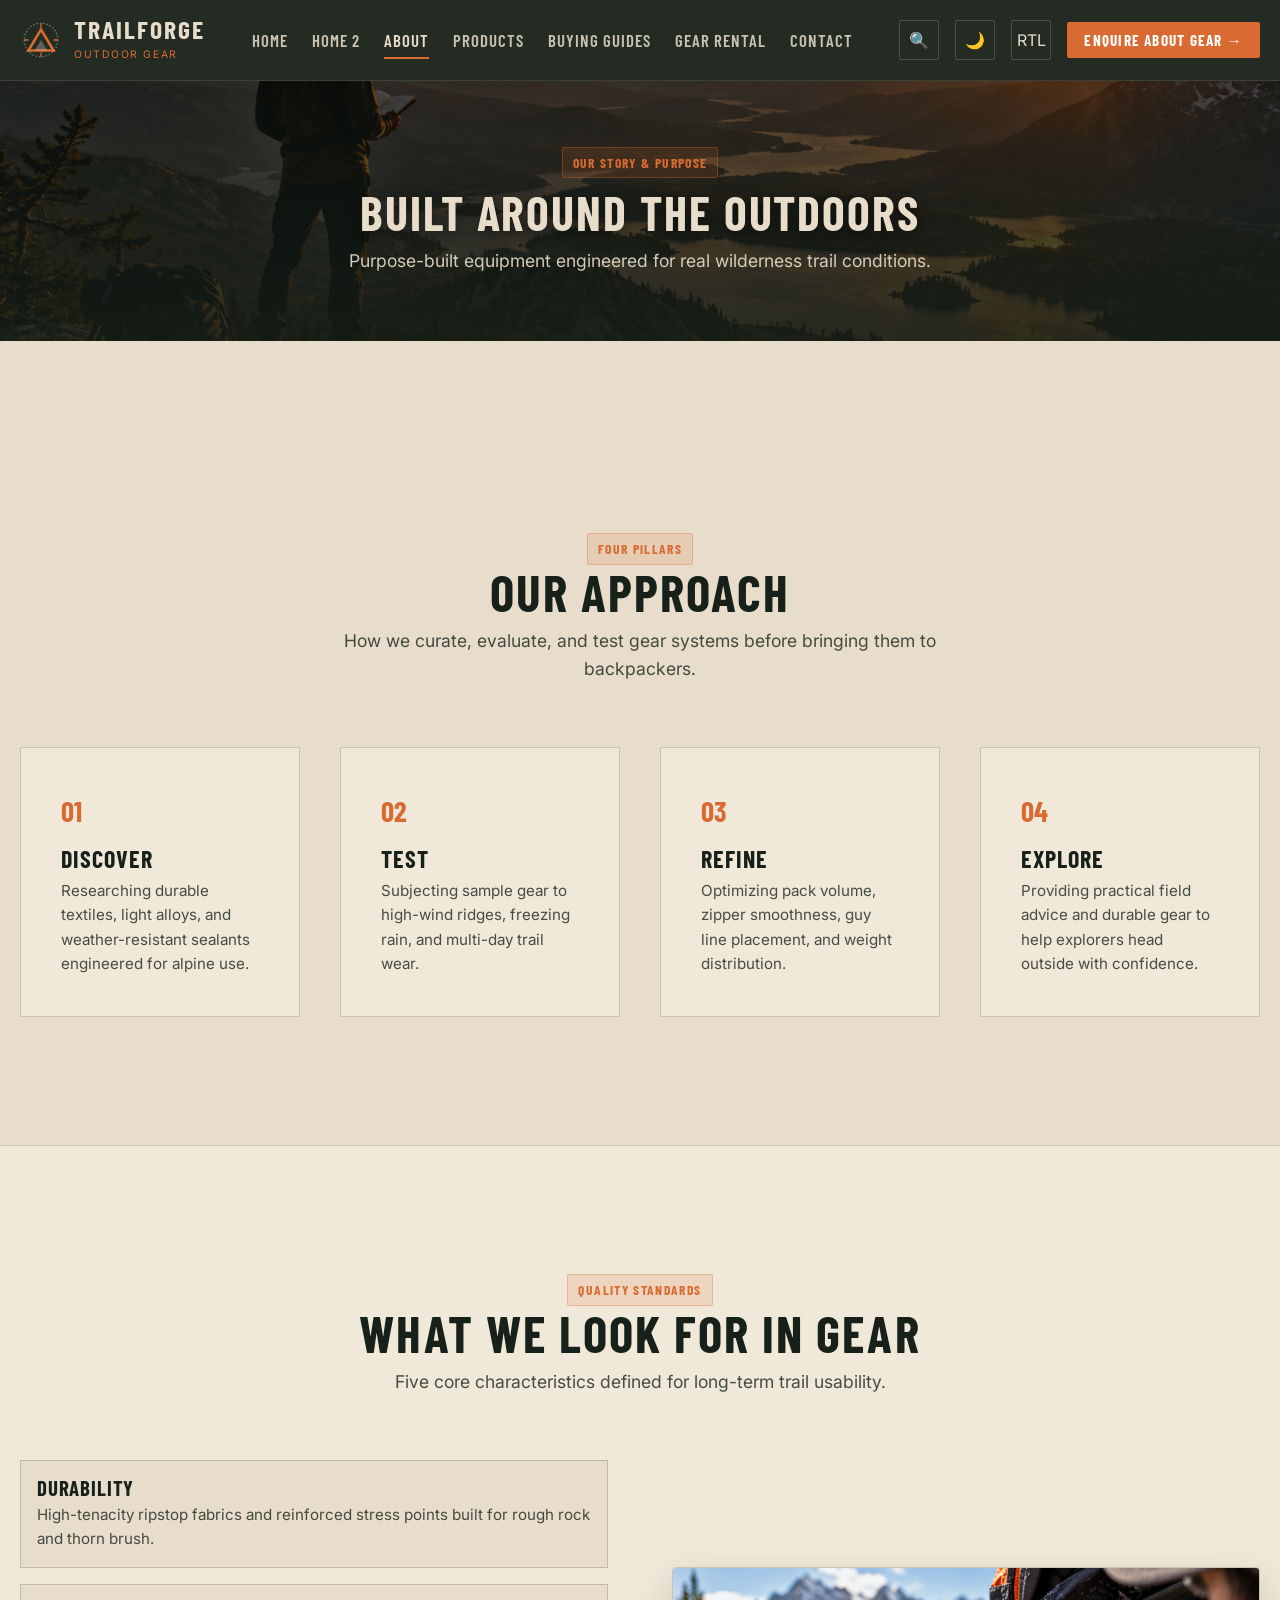
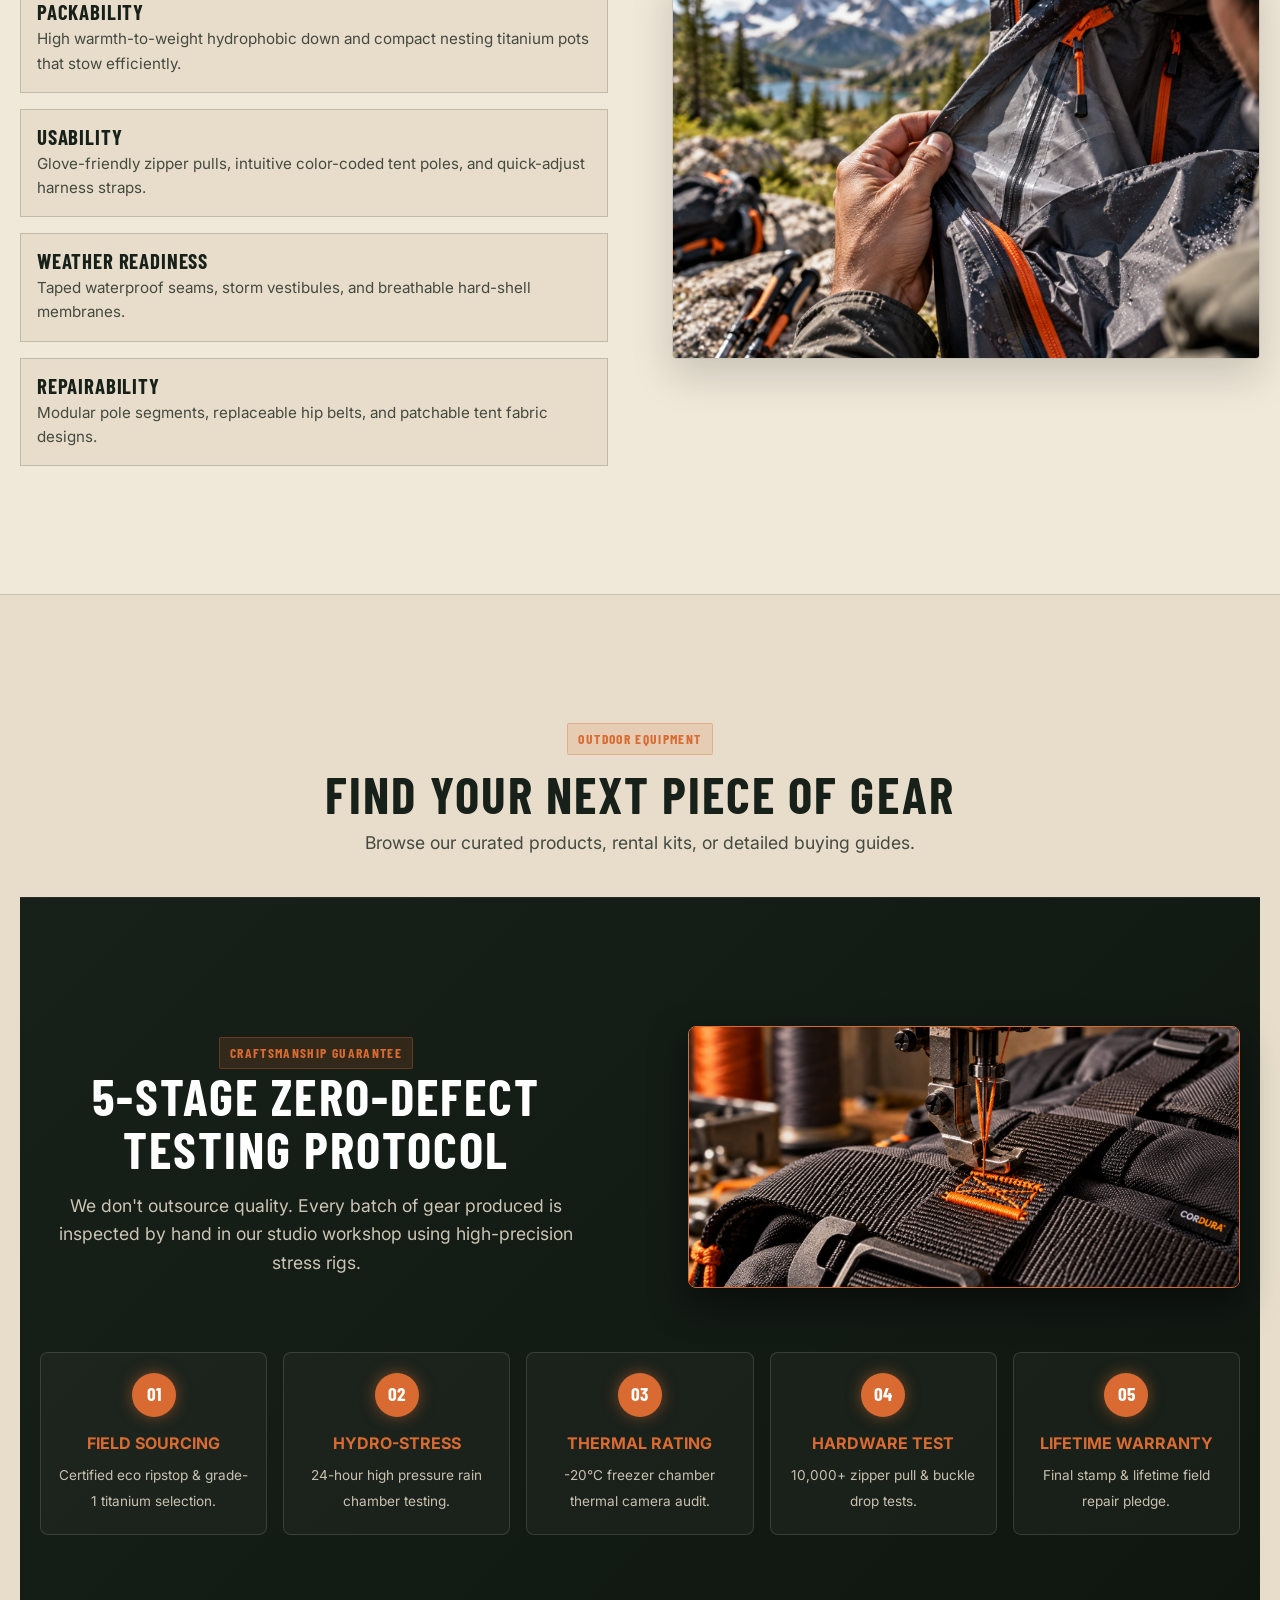
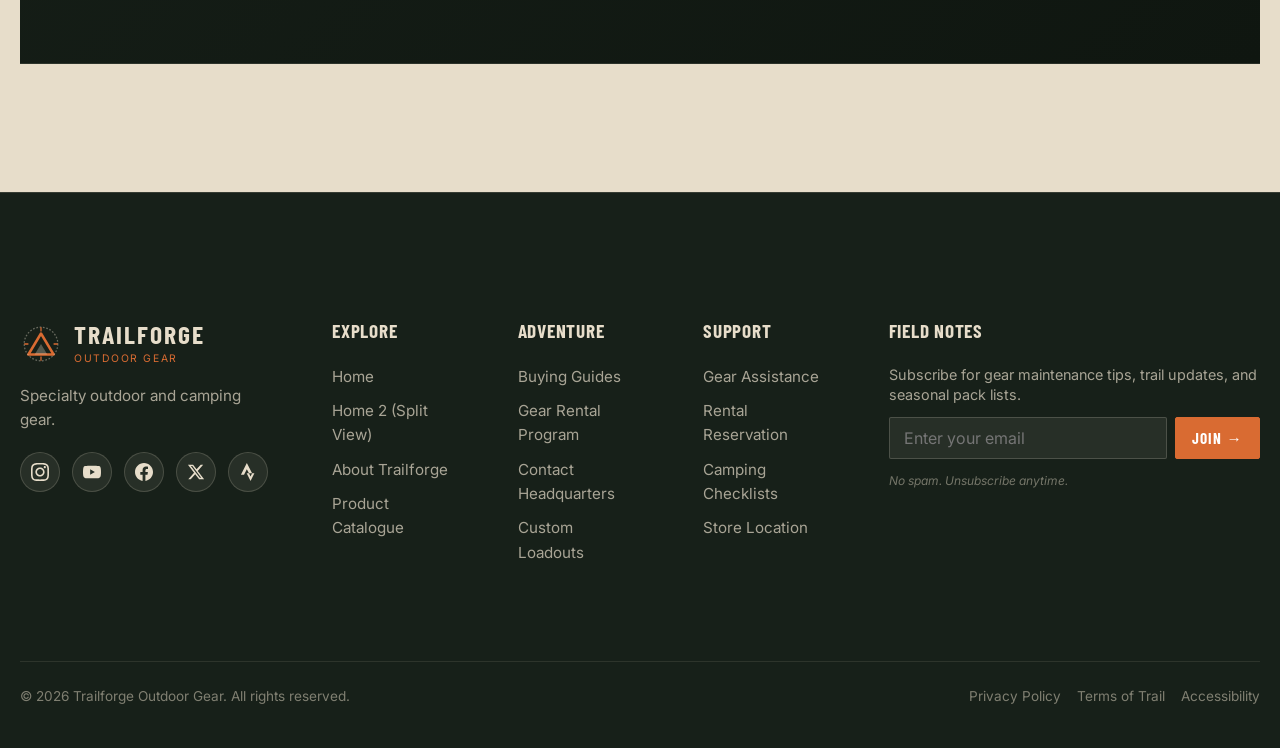
==== about.html @ c2096808 "Update layout, responsive design, quality standards grid, and UI fixes" ====
<!DOCTYPE html>
<html lang="en" data-theme="light" dir="ltr">
<head>
  <meta charset="UTF-8">
  <meta name="viewport" content="width=device-width, initial-scale=1.0">
  <title>About Trailforge | Outdoor Gear</title>
  <meta name="description" content="Learn about Trailforge's philosophy on outdoor equipment, durability testing, and wilderness gear design.">
  <meta property="og:title" content="About Trailforge | Outdoor Gear">
  <meta property="og:description" content="Built around the outdoors. Purpose-built equipment for real trail conditions.">
  <link rel="icon" type="image/svg+xml" href="assets/images/favicon.svg">
  <link rel="stylesheet" href="assets/css/style.css">
</head>
<body>

  <!-- NAVBAR -->
  <header class="navbar">
    <div class="container navbar-inner">
      <a href="index.html" class="brand-logo" aria-label="Trailforge Home">
        <svg class="brand-logo-icon" viewBox="0 0 100 100" fill="none"><path d="M20 75L50 25L80 75H20Z" stroke="#D96B32" stroke-width="6"/><path d="M35 75L50 50L65 75H35Z" fill="#E7DDCA" opacity="0.3"/><circle cx="50" cy="50" r="40" stroke="#E7DDCA" stroke-width="3" stroke-dasharray="4 4" opacity="0.4"/><path d="M50 10V20M50 80V90M10 50H20M80 50H90" stroke="#D96B32" stroke-width="3"/></svg>
        <div><span class="brand-title">TRAILFORGE</span><span class="brand-desc">OUTDOOR GEAR</span></div>
      </a>
      <nav class="nav-menu" aria-label="Main Navigation">
        <a href="index.html" class="nav-link">Home</a>
        <a href="home-2.html" class="nav-link">Home 2</a>
        <a href="about.html" class="nav-link active">About</a>
        <a href="products.html" class="nav-link">Products</a>
        <a href="guides.html" class="nav-link">Buying Guides</a>
        <a href="rental.html" class="nav-link">Gear Rental</a>
        <a href="contact.html" class="nav-link">Contact</a>
      </nav>
      <div class="nav-actions">
        <button class="icon-btn search-toggle-btn desktop-only-action">🔍</button>
        <button class="icon-btn theme-toggle-btn desktop-only-action">🌙</button>
        <button class="icon-btn rtl-toggle-btn desktop-only-action">RTL</button>
        <button class="btn btn-primary btn-sm desktop-only-action open-enquiry-btn">ENQUIRE ABOUT GEAR →</button>
        <button class="hamburger-btn" id="hamburger-btn"><span></span><span></span><span></span></button>
      </div>
    </div>
  </header>

  <!-- MOBILE DRAWER -->
  <div class="mobile-drawer" id="mobile-drawer" aria-hidden="true">
    <div class="drawer-panel">
      <div>
        <div class="drawer-header">
          <a href="index.html" class="brand-logo" aria-label="Trailforge Home">
            <svg class="brand-logo-icon" viewBox="0 0 100 100" fill="none" xmlns="http://www.w3.org/2000/svg">
              <path d="M20 75L50 25L80 75H20Z" stroke="#D96B32" stroke-width="6" stroke-linejoin="round"/>
              <path d="M35 75L50 50L65 75H35Z" fill="#E7DDCA" opacity="0.3"/>
              <circle cx="50" cy="50" r="40" stroke="#E7DDCA" stroke-width="3" stroke-dasharray="4 4" opacity="0.4"/>
              <path d="M50 10V20M50 80V90M10 50H20M80 50H90" stroke="#D96B32" stroke-width="3"/>
            </svg>
            <div>
              <span class="brand-title">TRAILFORGE</span>
              <span class="brand-desc">OUTDOOR GEAR</span>
            </div>
          </a>
          <button class="modal-close-btn" id="drawer-close-btn">✕</button>
        </div>
        <nav class="drawer-nav">
          <a href="index.html" class="nav-link">Home</a>
          <a href="home-2.html" class="nav-link">Home 2</a>
          <a href="about.html" class="nav-link active">About</a>
          <a href="products.html" class="nav-link">Products</a>
          <a href="guides.html" class="nav-link">Buying Guides</a>
          <a href="rental.html" class="nav-link">Gear Rental</a>
          <a href="contact.html" class="nav-link">Contact</a>
        </nav>
      </div>
      <div class="drawer-controls">
        <div class="drawer-icon-actions">
          <button class="icon-btn search-toggle-btn" aria-label="Open Search">🔍</button>
          <button class="icon-btn theme-toggle-btn" aria-label="Toggle Light Dark Theme">
            <span class="theme-icon">🌙</span>
          </button>
          <button class="icon-btn rtl-toggle-btn" aria-label="Toggle LTR RTL">
            <span class="rtl-label" style="font-size: 0.75rem; font-weight: 700;">RTL</span>
          </button>
        </div>
        <button class="btn btn-primary open-enquiry-btn" style="width:100%;">ENQUIRE ABOUT GEAR →</button>
      </div>
    </div>
  </div>

  <main>
    <!-- ==========================================================================
         ABOUT — SECTION 01 — HERO
         ========================================================================== -->
    <section class="hero-sec" style="height: 260px; min-height: 260px; display: flex; align-items: center; justify-content: center; padding: 0;">
      <img src="assets/images/20.png" alt="Wilderness adventure photography" class="hero-bg-img">
      <div class="hero-overlay"></div>
      <div class="container hero-content scroll-reveal" style="text-align:center; margin-inline:auto; padding:0;">
        <span class="badge" style="margin-bottom:8px;">OUR STORY & PURPOSE</span>
        <h1 class="hero-title" style="font-size: clamp(2rem, 4vw, 3rem); margin-bottom:8px; line-height:1.1;">BUILT AROUND THE OUTDOORS</h1>
        <p class="hero-lead" style="margin-inline:auto; margin-bottom:0; font-size: clamp(0.95rem, 1.5vw, 1.1rem); max-width:620px;">Purpose-built equipment engineered for real wilderness trail conditions.</p>
      </div>
    </section>

    <!-- ==========================================================================
         ABOUT — SECTION 02 — OUR APPROACH
         ========================================================================== -->
    <section class="section">
      <div class="container">
        <div class="section-header scroll-reveal">
          <span class="badge">FOUR PILLARS</span>
          <h2 class="section-title">OUR APPROACH</h2>
          <p class="section-subtitle">How we curate, evaluate, and test gear systems before bringing them to backpackers.</p>
        </div>

        <div style="display:grid; grid-template-columns: repeat(auto-fit, minmax(260px, 1fr)); gap: var(--space-lg);" class="scroll-reveal">
          <div style="background:var(--bg-surface); padding:var(--space-lg); border:1px solid var(--border-color); border-radius:2px;">
            <span style="font-family:var(--font-heading); font-size:1.8rem; color:var(--color-signal-orange); font-weight:bold;">01</span>
            <h3 style="font-size:1.5rem; margin:12px 0 8px;">DISCOVER</h3>
            <p style="color:var(--text-secondary); font-size:0.95rem;">Researching durable textiles, light alloys, and weather-resistant sealants engineered for alpine use.</p>
          </div>

          <div style="background:var(--bg-surface); padding:var(--space-lg); border:1px solid var(--border-color); border-radius:2px;">
            <span style="font-family:var(--font-heading); font-size:1.8rem; color:var(--color-signal-orange); font-weight:bold;">02</span>
            <h3 style="font-size:1.5rem; margin:12px 0 8px;">TEST</h3>
            <p style="color:var(--text-secondary); font-size:0.95rem;">Subjecting sample gear to high-wind ridges, freezing rain, and multi-day trail wear.</p>
          </div>

          <div style="background:var(--bg-surface); padding:var(--space-lg); border:1px solid var(--border-color); border-radius:2px;">
            <span style="font-family:var(--font-heading); font-size:1.8rem; color:var(--color-signal-orange); font-weight:bold;">03</span>
            <h3 style="font-size:1.5rem; margin:12px 0 8px;">REFINE</h3>
            <p style="color:var(--text-secondary); font-size:0.95rem;">Optimizing pack volume, zipper smoothness, guy line placement, and weight distribution.</p>
          </div>

          <div style="background:var(--bg-surface); padding:var(--space-lg); border:1px solid var(--border-color); border-radius:2px;">
            <span style="font-family:var(--font-heading); font-size:1.8rem; color:var(--color-signal-orange); font-weight:bold;">04</span>
            <h3 style="font-size:1.5rem; margin:12px 0 8px;">EXPLORE</h3>
            <p style="color:var(--text-secondary); font-size:0.95rem;">Providing practical field advice and durable gear to help explorers head outside with confidence.</p>
          </div>
        </div>
      </div>
    </section>

    <!-- ==========================================================================
         ABOUT — SECTION 03 — WHAT WE LOOK FOR IN GEAR
         ========================================================================== -->
    <section class="section" style="background-color: var(--bg-surface); border-block: 1px solid var(--border-color);">
      <div class="container">
        <div class="section-header scroll-reveal">
          <span class="badge">QUALITY STANDARDS</span>
          <h2 class="section-title">WHAT WE LOOK FOR IN GEAR</h2>
          <p class="section-subtitle">Five core characteristics defined for long-term trail usability.</p>
        </div>

        <div class="quality-standards-grid scroll-reveal">
          <div style="display:flex; flex-direction:column; gap:16px;">
            <div style="background:var(--bg-primary); padding:16px; border-inline-start:4px solid var(--color-signal-orange); border:1px solid var(--border-color);">
              <h4 style="font-size:1.3rem; margin-bottom:4px;">DURABILITY</h4>
              <p style="margin:0; font-size:0.95rem; color:var(--text-secondary);">High-tenacity ripstop fabrics and reinforced stress points built for rough rock and thorn brush.</p>
            </div>

            <div style="background:var(--bg-primary); padding:16px; border-inline-start:4px solid var(--color-signal-orange); border:1px solid var(--border-color);">
              <h4 style="font-size:1.3rem; margin-bottom:4px;">PACKABILITY</h4>
              <p style="margin:0; font-size:0.95rem; color:var(--text-secondary);">High warmth-to-weight hydrophobic down and compact nesting titanium pots that stow efficiently.</p>
            </div>

            <div style="background:var(--bg-primary); padding:16px; border-inline-start:4px solid var(--color-signal-orange); border:1px solid var(--border-color);">
              <h4 style="font-size:1.3rem; margin-bottom:4px;">USABILITY</h4>
              <p style="margin:0; font-size:0.95rem; color:var(--text-secondary);">Glove-friendly zipper pulls, intuitive color-coded tent poles, and quick-adjust harness straps.</p>
            </div>

            <div style="background:var(--bg-primary); padding:16px; border-inline-start:4px solid var(--color-signal-orange); border:1px solid var(--border-color);">
              <h4 style="font-size:1.3rem; margin-bottom:4px;">WEATHER READINESS</h4>
              <p style="margin:0; font-size:0.95rem; color:var(--text-secondary);">Taped waterproof seams, storm vestibules, and breathable hard-shell membranes.</p>
            </div>

            <div style="background:var(--bg-primary); padding:16px; border-inline-start:4px solid var(--color-signal-orange); border:1px solid var(--border-color);">
              <h4 style="font-size:1.3rem; margin-bottom:4px;">REPAIRABILITY</h4>
              <p style="margin:0; font-size:0.95rem; color:var(--text-secondary);">Modular pole segments, replaceable hip belts, and patchable tent fabric designs.</p>
            </div>
          </div>

          <div>
            <img src="assets/images/21.png" alt="Campfire in forest" class="quality-standards-img">
          </div>
        </div>
      </div>
    </section>

    <!-- ==========================================================================
         ABOUT — SECTION 04 — CTA
         ========================================================================== -->
    <section class="section">
      <div class="container scroll-reveal" style="text-align:center;">
        <span class="badge" style="margin-bottom:12px;">OUTDOOR EQUIPMENT</span>
        <h2 class="section-title">FIND YOUR NEXT PIECE OF GEAR</h2>
        <p class="section-subtitle" style="margin-inline:auto; margin-bottom:var(--space-lg);">
          Browse our curated products, rental kits, or detailed buying guides.
        </p>
    <!-- ==========================================================================
         ABOUT.HTML UNIQUE SECTION — 5-STAGE ZERO-DEFECT QUALITY GUARANTEE
         ========================================================================== -->
    <section class="sec-quality-stepper scroll-reveal">
      <div class="container">
        <div class="grid grid-2" style="align-items: center; gap: var(--space-2xl); margin-bottom: var(--space-xl);">
          <div>
            <span class="badge">CRAFTSMANSHIP GUARANTEE</span>
            <h2 style="font-size: clamp(2.2rem, 4vw, 3.2rem); margin-bottom: 16px; color: #FFFFFF;">
              5-STAGE ZERO-DEFECT TESTING PROTOCOL
            </h2>
            <p style="font-size: 1.1rem; color: rgba(231, 221, 202, 0.88); line-height: 1.6;">
              We don't outsource quality. Every batch of gear produced is inspected by hand in our studio workshop using high-precision stress rigs.
            </p>
          </div>
          <div style="border-radius: 8px; overflow: hidden; border: 1px solid var(--color-signal-orange); box-shadow: 0 15px 35px rgba(0,0,0,0.5);">
            <img src="assets/images/22.png" alt="Artisan Stitching Outdoor Gear" style="width:100%; height:260px; object-fit:cover;">
          </div>
        </div>

        <div class="stepper-track">
          <div class="step-card">
            <div class="step-num">01</div>
            <strong style="color: var(--color-signal-orange); display: block; margin-bottom: 6px;">FIELD SOURCING</strong>
            <span style="font-size: 0.85rem; color: rgba(231, 221, 202, 0.85);">Certified eco ripstop &amp; grade-1 titanium selection.</span>
          </div>

          <div class="step-card">
            <div class="step-num">02</div>
            <strong style="color: var(--color-signal-orange); display: block; margin-bottom: 6px;">HYDRO-STRESS</strong>
            <span style="font-size: 0.85rem; color: rgba(231, 221, 202, 0.85);">24-hour high pressure rain chamber testing.</span>
          </div>

          <div class="step-card">
            <div class="step-num">03</div>
            <strong style="color: var(--color-signal-orange); display: block; margin-bottom: 6px;">THERMAL RATING</strong>
            <span style="font-size: 0.85rem; color: rgba(231, 221, 202, 0.85);">-20°C freezer chamber thermal camera audit.</span>
          </div>

          <div class="step-card">
            <div class="step-num">04</div>
            <strong style="color: var(--color-signal-orange); display: block; margin-bottom: 6px;">HARDWARE TEST</strong>
            <span style="font-size: 0.85rem; color: rgba(231, 221, 202, 0.85);">10,000+ zipper pull &amp; buckle drop tests.</span>
          </div>

          <div class="step-card">
            <div class="step-num">05</div>
            <strong style="color: var(--color-signal-orange); display: block; margin-bottom: 6px;">LIFETIME WARRANTY</strong>
            <span style="font-size: 0.85rem; color: rgba(231, 221, 202, 0.85);">Final stamp &amp; lifetime field repair pledge.</span>
          </div>
        </div>
      </div>
    </section>
  </main>

  <footer class="footer">
    <div class="container">
      <div class="footer-grid">
        <!-- Col 1: Brand & Socials -->
        <div>
          <a href="index.html" class="brand-logo" aria-label="Trailforge Home" style="margin-bottom: 16px; display: inline-flex;">
            <svg class="brand-logo-icon" viewBox="0 0 100 100" fill="none" xmlns="http://www.w3.org/2000/svg">
              <path d="M20 75L50 25L80 75H20Z" stroke="#D96B32" stroke-width="6" stroke-linejoin="round"/>
              <path d="M35 75L50 50L65 75H35Z" fill="#E7DDCA" opacity="0.3"/>
              <circle cx="50" cy="50" r="40" stroke="#E7DDCA" stroke-width="3" stroke-dasharray="4 4" opacity="0.4"/>
              <path d="M50 10V20M50 80V90M10 50H20M80 50H90" stroke="#D96B32" stroke-width="3"/>
            </svg>
            <div>
              <span class="brand-title">TRAILFORGE</span>
              <span class="brand-desc">OUTDOOR GEAR</span>
            </div>
          </a>
          <p style="font-size:0.95rem; color:rgba(231,221,202,0.7);">Specialty outdoor and camping gear.</p>

          <!-- Social Links with Hover Effects -->
          <div class="footer-socials" aria-label="Social Media Links">
            <a href="#" class="footer-social-link" aria-label="Instagram">
              <svg viewBox="0 0 24 24"><path d="M12 2.163c3.204 0 3.584.012 4.85.07 3.252.148 4.771 1.691 4.919 4.919.058 1.265.069 1.645.069 4.849 0 3.205-.012 3.584-.069 4.849-.149 3.225-1.664 4.771-4.919 4.919-1.266.058-1.644.07-4.85.07-3.204 0-3.584-.012-4.849-.07-3.26-.149-4.771-1.699-4.919-4.92-.058-1.265-.07-1.644-.07-4.849 0-3.204.013-3.583.07-4.849.149-3.227 1.664-4.771 4.919-4.919 1.266-.057 1.645-.069 4.849-.069zm0-2.163c-3.259 0-3.667.014-4.947.072-4.358.2-6.78 2.618-6.98 6.98-.059 1.281-.073 1.689-.073 4.948 0 3.259.014 3.668.072 4.948.2 4.358 2.618 6.78 6.98 6.98 1.281.058 1.689.072 4.948.072 3.259 0 3.668-.014 4.948-.072 4.354-.2 6.782-2.618 6.979-6.98.059-1.28.073-1.689.073-4.948 0-3.259-.014-3.667-.072-4.947-.196-4.354-2.617-6.78-6.979-6.98-1.281-.059-1.69-.073-4.949-.073zm0 5.838c-3.403 0-6.162 2.759-6.162 6.162s2.759 6.163 6.162 6.163 6.162-2.759 6.162-6.163c0-3.403-2.759-6.162-6.162-6.162zm0 10.162c-2.209 0-4-1.79-4-4 0-2.209 1.791-4 4-4s4 1.791 4 4c0 2.21-1.791 4-4 4zm6.406-11.845c-.796 0-1.441.645-1.441 1.44s.645 1.44 1.441 1.44c.795 0 1.439-.645 1.439-1.44s-.644-1.44-1.439-1.44z"/></svg>
            </a>
            <a href="#" class="footer-social-link" aria-label="YouTube">
              <svg viewBox="0 0 24 24"><path d="M23.498 6.186a3.016 3.016 0 0 0-2.122-2.136C19.505 3.545 12 3.545 12 3.545s-7.505 0-9.377.505A3.017 3.017 0 0 0 .502 6.186C0 8.07 0 12 0 12s0 3.93.502 5.814a3.016 3.016 0 0 0 2.122 2.136c1.871.505 9.376.505 9.376.505s7.505 0 9.377-.505a3.015 3.015 0 0 0 2.122-2.136C24 15.93 24 12 24 12s0-3.93-.502-5.814zM9.545 15.568V8.432L15.818 12l-6.273 3.568z"/></svg>
            </a>
            <a href="#" class="footer-social-link" aria-label="Facebook">
              <svg viewBox="0 0 24 24"><path d="M24 12.073c0-6.627-5.373-12-12-12s-12 5.373-12 12c0 5.99 4.388 10.954 10.125 11.854v-8.385H7.078v-3.47h3.047V9.43c0-3.007 1.792-4.669 4.533-4.669 1.312 0 2.686.235 2.686.235v2.953H15.83c-1.491 0-1.956.925-1.956 1.874v2.25h3.328l-.532 3.47h-2.796v8.385C19.612 23.027 24 18.062 24 12.073z"/></svg>
            </a>
            <a href="#" class="footer-social-link" aria-label="X (Twitter)">
              <svg viewBox="0 0 24 24"><path d="M18.244 2.25h3.308l-7.227 8.26 8.502 11.24H16.17l-5.214-6.817L4.99 21.75H1.68l7.73-8.835L1.254 2.25H8.08l4.713 6.231zm-1.161 17.52h1.833L7.084 4.126H5.117z"/></svg>
            </a>
            <a href="#" class="footer-social-link" aria-label="Strava Trails">
              <svg viewBox="0 0 24 24"><path d="M15.387 17.944l-2.089-4.116h-3.065L15.387 24l5.15-10.172h-3.066m-7.008-5.599l2.836 5.598h4.172L10.463 0l-7.92 15.598h4.173"/></svg>
            </a>
          </div>


        </div>

        <!-- Col 2: Navigation Links -->
        <div>
          <h4 class="footer-col-title">EXPLORE</h4>
          <div class="footer-links">
            <a href="index.html">Home</a>
            <a href="home-2.html">Home 2 (Split View)</a>
            <a href="about.html">About Trailforge</a>
            <a href="products.html">Product Catalogue</a>
          </div>
        </div>

        <!-- Col 3: Adventure Links -->
        <div>
          <h4 class="footer-col-title">ADVENTURE</h4>
          <div class="footer-links">
            <a href="guides.html">Buying Guides</a>
            <a href="rental.html">Gear Rental Program</a>
            <a href="contact.html">Contact Headquarters</a>
            <a href="#" class="open-enquiry-btn">Custom Loadouts</a>
          </div>
        </div>

        <!-- Col 4: Support Links -->
        <div>
          <h4 class="footer-col-title">SUPPORT</h4>
          <div class="footer-links">
            <a href="#" class="open-enquiry-btn">Gear Assistance</a>
            <a href="rental.html">Rental Reservation</a>
            <a href="guides.html">Camping Checklists</a>
            <a href="contact.html">Store Location</a>
          </div>
        </div>

        <!-- Col 5: Field Notes Newsletter -->
        <div>
          <h4 class="footer-col-title">FIELD NOTES</h4>
          <p style="font-size:0.9rem; color:rgba(231,221,202,0.7); margin-bottom:12px; line-height:1.4;">
            Subscribe for gear maintenance tips, trail updates, and seasonal pack lists.
          </p>
          <div class="newsletter-box">
            <div class="newsletter-input-wrap">
              <input type="email" placeholder="Enter your email" class="newsletter-input" aria-label="Email Address">
              <button class="btn btn-primary btn-sm" onclick="alert('Subscribed to Trailforge Field Notes!');">JOIN →</button>
            </div>
            <em style="font-size:0.75rem; color:rgba(231,221,202,0.45); display:block;">No spam. Unsubscribe anytime.</em>
          </div>
        </div>
      </div>

      <div class="footer-bottom">
        <div>© 2026 Trailforge Outdoor Gear. All rights reserved.</div>
        <div style="display:flex; gap:16px;">
          <a href="#">Privacy Policy</a>
          <a href="#">Terms of Trail</a>
          <a href="#">Accessibility</a>
        </div>
      </div>
    </div>
  </footer>

  <!-- GLOBAL ENQUIRY POPUP MODAL -->
  <div class="modal-overlay" id="enquiry-modal" aria-hidden="true">
    <div class="modal-panel">
      <button class="modal-close-btn" id="enquiry-close-btn" aria-label="Close Modal">✕</button>
      <div id="enquiry-form-container">
        <span class="badge" style="margin-bottom:4px;">TRAILFORGE ASSISTANCE</span>
        <h2 style="font-size:1.75rem; margin-bottom:12px;">LET'S TALK GEAR</h2>
        <div id="enquiry-success" style="display:none; background: var(--accent-alpha); border:1px solid var(--color-signal-orange); padding: 14px; text-align:center; margin-bottom:12px;">
          <h3 style="color:var(--color-signal-orange); font-size:1.4rem; margin-bottom:4px;">ENQUIRY RECEIVED</h3>
          <p style="margin:0; font-size:0.9rem;">Thanks — your enquiry has been prepared for the Trailforge team.</p>
        </div>
        <form id="enquiry-form">
          <div class="form-grid">
            <div class="form-group">
              <label class="form-label" for="enquiry-name">Full Name *</label>
              <input type="text" id="enquiry-name" class="form-control" required placeholder="Alex Mercer">
            </div>
            <div class="form-group">
              <label class="form-label" for="enquiry-email">Email Address *</label>
              <input type="email" id="enquiry-email" class="form-control" required placeholder="alex@example.com">
            </div>
          </div>
          <div class="form-grid">
            <div class="form-group">
              <label class="form-label" for="enquiry-phone">Phone Number</label>
              <input type="tel" id="enquiry-phone" class="form-control" placeholder="+1 (555) 000-0000">
            </div>
            <div class="form-group">
              <label class="form-label" for="enquiry-type">Enquiry Type</label>
              <select id="enquiry-type" class="form-control">
                <option value="Product Question">Product Question</option>
                <option value="Gear Recommendation">Gear Recommendation</option>
                <option value="Rental Enquiry">Rental Enquiry</option>
                <option value="Buying Guide Help">Buying Guide Help</option>
                <option value="General Enquiry">General Enquiry</option>
              </select>
            </div>
          </div>
          <div class="form-grid">
            <div class="form-group">
              <label class="form-label" for="enquiry-product">Product / Gear Selected</label>
              <input type="text" id="enquiry-product" class="form-control" placeholder="Specific gear or leave blank">
            </div>
            <div class="form-group">
              <label class="form-label" for="enquiry-date">Preferred Trip Date</label>
              <input type="date" id="enquiry-date" class="form-control">
            </div>
          </div>
          <div class="form-grid">
            <div class="form-group">
              <label class="form-label" for="enquiry-trip">Trip Type</label>
              <select id="enquiry-trip" class="form-control">
                <option value="Weekend Camping">Weekend Camping</option>
                <option value="Backpacking">Backpacking</option>
                <option value="Hiking">Hiking</option>
                <option value="Family Camping">Family Camping</option>
                <option value="Road Trip">Road Trip</option>
                <option value="Other">Other</option>
              </select>
            </div>
            <div class="form-group">
              <label class="form-label" for="enquiry-people">Number of People</label>
              <select id="enquiry-people" class="form-control">
                <option value="1">1 Person</option>
                <option value="2">2 People</option>
                <option value="3-4">3–4 People</option>
                <option value="5+">5+ People</option>
              </select>
            </div>
          </div>
          <div class="form-group">
            <label class="form-label" for="enquiry-message">Message *</label>
            <textarea id="enquiry-message" class="form-control" rows="2" required placeholder="Tell us about your upcoming trip or gear questions..."></textarea>
          </div>
          <div class="modal-actions">
            <button type="button" class="btn btn-outline" onclick="document.getElementById('enquiry-modal').classList.remove('open');">Maybe Later</button>
            <button type="submit" class="btn btn-primary">SEND ENQUIRY →</button>
          </div>
        </form>
      </div>
    </div>
  </div>

  <div class="modal-overlay" id="search-modal" aria-hidden="true">
    <div class="modal-panel" style="max-width: 600px;">
      <button class="modal-close-btn" id="search-close-btn">✕</button>
      <h3 style="font-size:1.8rem; margin-bottom:16px;">FIND GEAR OR INFORMATION</h3>
      <input type="text" id="search-input" class="form-control" placeholder="Search products or guides...">
      <div id="search-results" style="margin-top: 16px;"><p class="text-muted">Type to search...</p></div>
    </div>
  </div>

  <script src="assets/js/main.js"></script>
</body>
</html>
---- assets/css/style.css ----
/* ==========================================================================
   TRAILFORGE - SPECIALTY OUTDOOR & CAMPING GEAR SHOP
   Master stylesheet using Vanilla CSS, CSS Variables, Logical Properties & RTL
   Colors: Forest Black (#172019), Trail Sand (#E7DDCA), Signal Orange (#D96B32)
   ========================================================================== */

@import url('https://fonts.googleapis.com/css2?family=Barlow+Condensed:ital,wght@0,400;0,600;0,700;1,700&family=Inter:wght@300;400;500;600;700&family=Oswald:wght@500;600;700&display=swap');

:root {
  /* Brand Core Colors (Strict 3 Colors + Opacity variations) */
  --color-forest-black: #172019;
  --color-trail-sand: #E7DDCA;
  --color-signal-orange: #D96B32;

  /* Theme Defaults (Light Theme) */
  --bg-primary: #E7DDCA;
  --bg-secondary: #DFD4C0;
  --bg-surface: #F0E8D9;
  --bg-dark-surface: #172019;
  
  --text-primary: #172019;
  --text-secondary: rgba(23, 32, 25, 0.78);
  --text-muted: rgba(23, 32, 25, 0.55);
  --text-on-dark: #E7DDCA;
  --text-on-dark-muted: rgba(231, 221, 202, 0.7);

  --accent: #D96B32;
  --accent-hover: #BF5720;
  --accent-alpha: rgba(217, 107, 50, 0.15);

  --border-color: rgba(23, 32, 25, 0.18);
  --border-dark-color: rgba(231, 221, 202, 0.15);

  --shadow-sm: 0 4px 12px rgba(23, 32, 25, 0.05);
  --shadow-md: 0 8px 24px rgba(23, 32, 25, 0.1);
  --shadow-lg: 0 16px 40px rgba(23, 32, 25, 0.18);

  /* Typography Tokens */
  --font-heading: 'Barlow Condensed', 'Oswald', sans-serif;
  --font-body: 'Inter', system-ui, -apple-system, sans-serif;

  /* Spacing System */
  --space-xs: 8px;
  --space-sm: 16px;
  --space-md: 24px;
  --space-lg: 40px;
  --space-xl: 64px;
  --space-2xl: 96px;
  --space-3xl: 128px;

  /* Transitions */
  --transition-fast: 0.2s cubic-bezier(0.16, 1, 0.3, 1);
  --transition-smooth: 0.35s cubic-bezier(0.16, 1, 0.3, 1);
  --transition-slow: 0.6s cubic-bezier(0.16, 1, 0.3, 1);

  /* Layout Container */
  --container-max-width: 1320px;
  --container-width: min(100% - 40px, var(--container-max-width));
}

/* Global High-Contrast Text Selection Styling (Light & Dark Theme) */
::selection {
  background-color: var(--color-signal-orange) !important;
  color: #FFFFFF !important;
  text-shadow: none !important;
}

::-moz-selection {
  background-color: var(--color-signal-orange) !important;
  color: #FFFFFF !important;
  text-shadow: none !important;
}

/* Dark Mode Overrides */
[data-theme="dark"] {
  --bg-primary: #172019;
  --bg-secondary: #121A14;
  --bg-surface: #1F2B22;
  --bg-dark-surface: #0E1410;

  --text-primary: #E7DDCA;
  --text-secondary: rgba(231, 221, 202, 0.88);
  --text-muted: rgba(231, 221, 202, 0.68);
  --text-on-dark: #E7DDCA;
  --text-on-dark-muted: rgba(231, 221, 202, 0.78);

  --border-color: rgba(231, 221, 202, 0.18);
  --border-dark-color: rgba(231, 221, 202, 0.12);

  --shadow-sm: 0 4px 12px rgba(0, 0, 0, 0.3);
  --shadow-md: 0 8px 24px rgba(0, 0, 0, 0.45);
  --shadow-lg: 0 16px 40px rgba(0, 0, 0, 0.6);
}

/* Base & Reset */
*, *::before, *::after {
  box-sizing: border-box;
  margin: 0;
  padding: 0;
}

html {
  font-size: 16px;
  scroll-behavior: smooth;
  scroll-padding-top: 90px;
  text-size-adjust: 100%;
}

body {
  font-family: var(--font-body);
  background-color: var(--bg-primary);
  color: var(--text-primary);
  line-height: 1.6;
  min-height: 100vh;
  display: flex;
  flex-direction: column;
  overflow-x: hidden;
  transition: background-color var(--transition-smooth), color var(--transition-smooth);
}

h1, h2, h3, h4, h5, h6 {
  font-family: var(--font-heading);
  text-transform: uppercase;
  letter-spacing: 0.04em;
  line-height: 1.05;
  color: var(--text-primary);
  scroll-margin-top: 90px;
}

a {
  color: inherit;
  text-decoration: none;
  transition: color var(--transition-fast);
}

img {
  max-width: 100%;
  height: auto;
  display: block;
  object-fit: cover;
}

button, input, select, textarea {
  font-family: inherit;
  font-size: inherit;
  color: inherit;
  background: none;
  border: none;
  outline: none;
}

button {
  cursor: pointer;
}

ul {
  list-style: none;
}

/* Container & Grid Utilities */
.container {
  width: var(--container-width);
  margin-inline: auto;
}

.grid {
  display: grid;
  gap: var(--space-xl);
}

.grid-2 {
  grid-template-columns: repeat(2, 1fr);
}

.grid-3 {
  grid-template-columns: repeat(3, 1fr);
}

.grid-4 {
  grid-template-columns: repeat(4, 1fr);
}

@media (max-width: 991px) {
  .grid-2, .grid-3, .grid-4 {
    grid-template-columns: 1fr;
  }
}


/* Buttons & Component CTAs */
.btn {
  display: inline-flex;
  align-items: center;
  justify-content: center;
  gap: 10px;
  padding: 14px 28px;
  font-family: var(--font-heading);
  font-size: 1.1rem;
  font-weight: 700;
  text-transform: uppercase;
  letter-spacing: 0.08em;
  border-radius: 2px;
  transition: all var(--transition-fast);
  cursor: pointer;
  position: relative;
  overflow: hidden;
  white-space: nowrap;
}

.btn-primary {
  background-color: var(--color-signal-orange);
  color: #FFFFFF !important;
  border: 1px solid var(--color-signal-orange);
}

.btn-primary:hover {
  background-color: var(--accent-hover);
  border-color: var(--accent-hover);
  color: #FFFFFF !important;
  transform: translateY(-2px);
  box-shadow: 0 6px 16px rgba(217, 107, 50, 0.35);
}

.btn-outline,
.btn-secondary {
  background-color: transparent;
  color: var(--text-primary);
  border: 1px solid var(--border-color);
}

.btn-outline:hover,
.btn-secondary:hover {
  background-color: var(--color-forest-black);
  color: #FFFFFF !important;
  border-color: var(--color-forest-black);
  transform: translateY(-2px);
  box-shadow: 0 6px 16px rgba(23, 32, 25, 0.25);
}

/* Light theme explicit hover text contrast */
[data-theme="light"] .btn-outline:hover,
[data-theme="light"] .btn-secondary:hover {
  background-color: var(--color-forest-black) !important;
  color: #FFFFFF !important;
  border-color: var(--color-forest-black) !important;
}

/* Dark theme explicit hover text contrast */
[data-theme="dark"] .btn-outline:hover,
[data-theme="dark"] .btn-secondary:hover {
  background-color: var(--color-signal-orange) !important;
  color: #FFFFFF !important;
  border-color: var(--color-signal-orange) !important;
}

.btn-outline-dark {
  background-color: transparent;
  color: var(--color-trail-sand);
  border: 1px solid rgba(231, 221, 202, 0.3);
}

.btn-outline-dark:hover {
  background-color: var(--color-signal-orange) !important;
  color: #FFFFFF !important;
  border-color: var(--color-signal-orange) !important;
  transform: translateY(-2px);
  box-shadow: 0 6px 16px rgba(217, 107, 50, 0.35);
}

.planner-btn.active {
  background-color: var(--color-signal-orange) !important;
  color: #FFFFFF !important;
  border-color: var(--color-signal-orange) !important;
}

.btn-sm {
  padding: 8px 16px;
  font-size: 0.95rem;
}

.btn-lg {
  padding: 18px 36px;
  font-size: 1.25rem;
}

/* Badge Tags */
.badge {
  display: inline-block;
  padding: 4px 10px;
  font-family: var(--font-heading);
  font-size: 0.85rem;
  font-weight: 700;
  text-transform: uppercase;
  letter-spacing: 0.1em;
  border-radius: 2px;
  background-color: var(--accent-alpha);
  color: var(--color-signal-orange);
  border: 1px solid rgba(217, 107, 50, 0.3);
}

.badge-dark {
  background-color: rgba(231, 221, 202, 0.1);
  color: var(--color-trail-sand);
  border: 1px solid rgba(231, 221, 202, 0.2);
}

/* ==========================================================================
   NAVIGATION BAR
   ========================================================================== */
.navbar {
  position: sticky;
  top: 0;
  z-index: 1000;
  background-color: rgba(23, 32, 25, 0.94);
  backdrop-filter: blur(12px);
  -webkit-backdrop-filter: blur(12px);
  border-bottom: 1px solid rgba(231, 221, 202, 0.12);
  transition: all var(--transition-smooth);
}

[data-theme="light"] .navbar {
  background-color: rgba(23, 32, 25, 0.94);
  color: var(--color-trail-sand);
}

.navbar-inner {
  display: flex;
  align-items: center;
  justify-content: space-between;
  height: 80px;
  gap: var(--space-md);
}

/* Brand Logo */
.brand-logo {
  display: flex;
  align-items: center;
  gap: 12px;
  color: var(--color-trail-sand);
}

.brand-logo-icon {
  width: 42px;
  height: 42px;
  flex-shrink: 0;
}

.brand-title {
  font-family: var(--font-heading);
  font-size: 1.6rem;
  font-weight: 700;
  line-height: 1;
  letter-spacing: 0.08em;
  color: var(--color-trail-sand);
}

.brand-desc {
  font-size: 0.65rem;
  letter-spacing: 0.15em;
  text-transform: uppercase;
  color: var(--color-signal-orange);
  display: block;
}

/* Nav Menu Desktop */
.nav-menu {
  display: flex;
  align-items: center;
  gap: var(--space-md);
}

.nav-link {
  font-family: var(--font-heading);
  font-size: 1.05rem;
  font-weight: 600;
  text-transform: uppercase;
  letter-spacing: 0.06em;
  color: rgba(231, 221, 202, 0.85);
  padding: 6px 0;
  position: relative;
}

.nav-link::after {
  content: '';
  position: absolute;
  bottom: 0;
  inset-inline-start: 0;
  width: 0%;
  height: 2px;
  background-color: var(--color-signal-orange);
  transition: width var(--transition-fast);
}

.nav-link:hover, .nav-link.active {
  color: var(--color-trail-sand);
}

.nav-link:hover::after, .nav-link.active::after {
  width: 100%;
}

.nav-actions {
  display: flex;
  align-items: center;
  gap: var(--space-sm);
}

/* Control Buttons (Search, Theme, RTL) */
.icon-btn {
  display: inline-flex;
  align-items: center;
  justify-content: center;
  width: 40px;
  height: 40px;
  border-radius: 2px;
  color: var(--color-trail-sand);
  border: 1px solid rgba(231, 221, 202, 0.2);
  transition: all var(--transition-fast);
}

.icon-btn:hover {
  border-color: var(--color-signal-orange);
  color: var(--color-signal-orange);
  background-color: rgba(217, 107, 50, 0.15);
}

.hamburger-btn {
  display: none;
  flex-direction: column;
  justify-content: center;
  gap: 6px;
  width: 42px;
  height: 42px;
  padding: 8px;
  border: 1px solid rgba(231, 221, 202, 0.2);
  border-radius: 2px;
  color: var(--color-trail-sand);
}

.hamburger-btn span {
  display: block;
  width: 100%;
  height: 2px;
  background-color: currentColor;
  transition: all var(--transition-fast);
}

/* Mobile Navigation Drawer */
.mobile-drawer {
  position: fixed;
  inset: 0;
  z-index: 2000;
  background-color: rgba(0, 0, 0, 0.7);
  backdrop-filter: blur(8px);
  opacity: 0;
  visibility: hidden;
  transition: all var(--transition-smooth);
  overflow: hidden;
  touch-action: none;
}

.mobile-drawer.open {
  opacity: 1;
  visibility: visible;
}

.drawer-panel {
  position: absolute;
  top: 0;
  inset-inline-end: 0;
  bottom: 0;
  width: min(85vw, 360px);
  height: 100vh;
  height: 100dvh;
  max-height: 100vh;
  max-height: 100dvh;
  background-color: #172019;
  border-inline-start: 1px solid rgba(231, 221, 202, 0.15);
  padding: var(--space-md);
  display: flex;
  flex-direction: column;
  justify-content: space-between;
  overflow: hidden;
  transform: translateX(100%);
  transition: transform var(--transition-smooth);
  box-sizing: border-box;
}

html[dir="rtl"] .drawer-panel {
  transform: translateX(-100%);
}

.mobile-drawer.open .drawer-panel {
  transform: translateX(0);
}

.drawer-header {
  display: flex;
  align-items: center;
  justify-content: space-between;
  margin-bottom: var(--space-xs);
  padding-bottom: var(--space-xs);
  border-bottom: 1px solid rgba(231, 221, 202, 0.15);
  flex-shrink: 0;
}

.drawer-nav {
  display: flex;
  flex-direction: column;
  gap: 2px;
  margin-block: auto;
  flex-shrink: 0;
}

.drawer-nav .nav-link {
  font-size: 1.15rem;
  padding: 5px 0;
}

.drawer-controls {
  display: flex;
  flex-direction: column;
  gap: 8px;
  margin-top: var(--space-xs);
  padding-top: var(--space-xs);
  border-top: 1px solid rgba(231, 221, 202, 0.15);
  flex-shrink: 0;
}

.drawer-icon-actions {
  display: flex;
  align-items: center;
  justify-content: center;
  gap: var(--space-md);
  margin-bottom: 2px;
}

.control-row {
  display: flex;
  align-items: center;
  justify-content: space-between;
  color: var(--color-trail-sand);
  font-family: var(--font-heading);
  letter-spacing: 0.05em;
}

/* Mobile breakpoint for navbar */
@media (max-width: 1024px) {
  .nav-menu {
    display: none;
  }

  .nav-actions .desktop-only-action {
    display: none;
  }

  .hamburger-btn {
    display: flex;
  }
}

/* ==========================================================================
   HERO SECTIONS
   ========================================================================== */
/* Hero 1 - Cinematic Outdoor */
.hero-sec {
  position: relative;
  min-height: 85vh;
  display: flex;
  align-items: center;
  justify-content: center;
  background-color: var(--color-forest-black);
  color: var(--color-trail-sand);
  overflow: hidden;
  padding-block: calc(var(--space-3xl) + 20px) calc(var(--space-3xl) + 20px);
  margin-block-end: var(--space-xl);
  scroll-margin-top: 90px;
}

.hero-bg-img {
  position: absolute;
  inset: 0;
  width: 100%;
  height: 100%;
  object-fit: cover;
  filter: brightness(0.65) contrast(1.1);
  transform: scale(1.03);
  transition: transform 10s ease;
}

.hero-sec:hover .hero-bg-img {
  transform: scale(1.08);
}

.hero-overlay {
  position: absolute;
  inset: 0;
  background: linear-gradient(180deg, rgba(23, 32, 25, 0.4) 0%, rgba(23, 32, 25, 0.85) 100%);
}

.hero-content {
  position: relative;
  z-index: 10;
  max-width: 840px;
  margin-inline: auto;
  text-align: center;
  display: flex;
  flex-direction: column;
  align-items: center;
  justify-content: center;
  padding-block-end: var(--space-md);
}

.hero-title {
  font-size: clamp(2.8rem, 6vw, 5.5rem);
  font-weight: 700;
  color: var(--color-trail-sand);
  margin-block-end: var(--space-md);
  text-shadow: 0 4px 16px rgba(0,0,0,0.5);
  text-align: center;
}

.hero-lead {
  font-size: clamp(1.1rem, 2vw, 1.4rem);
  color: rgba(231, 221, 202, 0.9);
  margin-block-end: var(--space-lg);
  max-width: 680px;
  margin-inline: auto;
  text-align: center;
}

.hero-buttons {
  display: flex;
  flex-wrap: wrap;
  gap: var(--space-md);
  justify-content: center;
}

/* Hero 2 - Technical Split Hero */
.hero-split-sec {
  min-height: 80vh;
  display: grid;
  grid-template-columns: 1fr 1fr;
  align-items: center;
  background-color: var(--bg-primary);
  position: relative;
  overflow: hidden;
  scroll-margin-top: 90px;
}

.hero-split-left {
  padding: var(--space-3xl) var(--space-xl);
  z-index: 2;
}

.hero-split-right {
  position: relative;
  height: 100%;
  min-height: 500px;
}

.hero-split-img {
  width: 100%;
  height: 100%;
  object-fit: cover;
}

.tech-overlay {
  position: absolute;
  bottom: var(--space-lg);
  inset-inline-start: var(--space-lg);
  background-color: rgba(23, 32, 25, 0.9);
  color: var(--color-trail-sand);
  padding: var(--space-md);
  border-inline-start: 4px solid var(--color-signal-orange);
  font-family: var(--font-heading);
  letter-spacing: 0.1em;
  box-shadow: var(--shadow-md);
}

.tech-metrics {
  display: flex;
  gap: var(--space-md);
  margin-top: 8px;
  font-size: 0.9rem;
  color: rgba(231, 221, 202, 0.7);
}

@media (max-width: 834px) {
  .hero-split-sec {
    grid-template-columns: 1fr;
  }
  .hero-split-right {
    min-height: 380px;
  }
  .hero-split-left {
    padding: var(--space-xl) var(--space-md);
  }
}

/* ==========================================================================
   EDITORIAL & ASYMMETRIC SECTIONS
   ========================================================================== */
.section {
  padding-block: var(--space-3xl);
  scroll-margin-top: 90px;
}

.section-header {
  margin-block-end: var(--space-xl);
  text-align: center;
  margin-inline: auto;
  display: flex;
  flex-direction: column;
  align-items: center;
  justify-content: center;
  scroll-margin-top: 90px;
}

.section-title {
  font-size: clamp(2rem, 4vw, 3.5rem);
  color: var(--text-primary);
  margin-block-end: var(--space-xs);
  text-align: center;
}

.section-subtitle {
  font-size: 1.1rem;
  color: var(--text-secondary);
  max-width: 680px;
  text-align: center;
  margin-inline: auto;
}

/* Asymmetric Seasonal Grid */
.seasonal-grid {
  display: grid;
  grid-template-columns: 1.2fr 0.8fr;
  gap: var(--space-lg);
  align-items: stretch;
}

.seasonal-card {
  position: relative;
  background-color: var(--bg-surface);
  border: 1px solid var(--border-color);
  padding: var(--space-xl) var(--space-lg);
  border-radius: 2px;
  display: flex;
  flex-direction: column;
  justify-content: space-between;
  overflow: hidden;
  transition: transform var(--transition-fast), border-color var(--transition-fast);
}

.seasonal-card:hover {
  border-color: var(--color-signal-orange);
  transform: translateY(-4px);
}

.seasonal-card.featured {
  background-color: var(--color-forest-black);
  color: var(--color-trail-sand);
}

.seasonal-card.featured .seasonal-title {
  color: var(--color-trail-sand);
}

.seasonal-title {
  font-size: 2.2rem;
  margin-block-end: var(--space-sm);
}

.seasonal-list {
  margin-block: var(--space-md);
}

.seasonal-list li {
  padding-block: 6px;
  border-bottom: 1px border-dashed var(--border-color);
  display: flex;
  align-items: center;
  gap: 10px;
}

.seasonal-list li::before {
  content: "—";
  color: var(--color-signal-orange);
  font-weight: bold;
}

@media (max-width: 834px) {
  .seasonal-grid {
    grid-template-columns: 1fr;
  }
}

/* Horizontal Gear Category Navigator (Home 1) */
/* --- GEAR CATEGORIES NAVIGATOR --- */
.category-nav-sec {
  background-color: var(--bg-secondary);
  padding-block: var(--space-3xl);
  scroll-margin-top: 90px;
}

.cat-navigator {
  display: grid;
  grid-template-columns: 320px 1fr;
  gap: var(--space-xl);
  align-items: stretch;
  background-color: var(--bg-surface);
  border: 1px solid var(--border-color);
  padding: clamp(16px, 3vw, 24px);
  border-radius: 12px;
  box-shadow: var(--shadow-md);
}

.cat-menu {
  display: flex;
  flex-direction: column;
  gap: 10px;
  justify-content: center;
}

.cat-menu-item {
  padding: 16px 20px;
  font-family: var(--font-heading);
  font-size: 1.05rem;
  font-weight: 700;
  letter-spacing: 0.05em;
  text-transform: uppercase;
  text-align: start;
  background-color: var(--bg-primary);
  color: var(--text-primary);
  border: 1px solid var(--border-color);
  border-inline-start: 4px solid transparent;
  border-radius: 6px;
  cursor: pointer;
  transition: all 0.3s cubic-bezier(0.16, 1, 0.3, 1);
}

html[dir="rtl"] .cat-menu-item {
  text-align: end;
}

.cat-menu-item:hover {
  background-color: rgba(217, 107, 50, 0.12);
  color: var(--color-signal-orange);
  border-color: var(--color-signal-orange);
  border-inline-start-color: var(--color-signal-orange);
  transform: translateX(4px);
}

.cat-menu-item.active {
  background-color: var(--color-signal-orange) !important;
  color: #FFFFFF !important;
  border-color: var(--color-signal-orange) !important;
  border-inline-start-color: var(--color-signal-orange) !important;
  box-shadow: 0 4px 16px rgba(217, 107, 50, 0.35);
  transform: translateX(4px);
}

.cat-preview-box {
  position: relative;
  min-height: 480px;
  border-radius: 10px;
  overflow: hidden;
  border: 1px solid var(--border-color);
  box-shadow: var(--shadow-md);
  display: flex;
  flex-direction: column;
  justify-content: flex-end;
}

.cat-preview-img {
  position: absolute;
  inset: 0;
  width: 100%;
  height: 100%;
  object-fit: cover;
  transition: transform 0.6s cubic-bezier(0.16, 1, 0.3, 1);
}

.cat-preview-box:hover .cat-preview-img {
  transform: scale(1.04);
}

.cat-preview-content {
  position: absolute !important;
  bottom: 0 !important;
  left: 0 !important;
  right: 0 !important;
  z-index: 5;
  background: linear-gradient(180deg, rgba(12, 18, 14, 0) 0%, rgba(12, 18, 14, 0.88) 35%, rgba(12, 18, 14, 0.98) 100%) !important;
  backdrop-filter: blur(8px);
  -webkit-backdrop-filter: blur(8px);
  padding: clamp(16px, 3vw, 24px) !important;
  border-top: 1px solid rgba(217, 107, 50, 0.4) !important;
  transition: all 0.3s ease;
}

#cat-preview-title {
  font-family: var(--font-heading);
  font-size: 1.35rem !important;
  font-weight: 700 !important;
  color: #FFFFFF !important;
  text-transform: uppercase;
  letter-spacing: 0.05em;
  margin-bottom: 4px !important;
  text-shadow: 0 2px 8px rgba(0, 0, 0, 0.9) !important;
}

#cat-preview-desc {
  font-size: 0.9rem !important;
  color: rgba(231, 221, 202, 0.9) !important;
  line-height: 1.5 !important;
  margin-bottom: 12px !important;
  max-width: 520px;
  text-shadow: 0 1px 4px rgba(0, 0, 0, 0.9);
}

@media (max-width: 991px) {
  .cat-navigator {
    grid-template-columns: 1fr;
    gap: 18px;
    padding: 18px;
  }

  .cat-menu {
    display: grid !important;
    grid-template-columns: repeat(3, 1fr) !important;
    gap: 10px !important;
    width: 100% !important;
  }

  .cat-menu-item {
    padding: 12px 10px !important;
    font-size: 0.85rem !important;
    text-align: center !important;
    justify-content: center !important;
    border-inline-start: none !important;
    border-bottom: 3px solid transparent !important;
    min-height: 48px !important;
  }

  .cat-menu-item:hover, .cat-menu-item.active {
    transform: translateY(-2px) !important;
    border-bottom-color: var(--color-signal-orange) !important;
  }

  .cat-preview-box {
    min-height: 420px !important;
    height: 420px !important;
  }
}

@media (max-width: 680px) {
  .cat-menu {
    grid-template-columns: repeat(2, 1fr) !important;
  }

  .cat-menu-item {
    padding: 10px 6px !important;
    font-size: 0.8rem !important;
    min-height: 44px !important;
  }

  .cat-preview-box {
    min-height: 350px !important;
    height: 350px !important;
  }
}

/* Technical Split Section (Field Tested) */
.field-tested-grid {
  display: grid;
  grid-template-columns: 1fr 1fr;
  gap: var(--space-xl);
  align-items: center;
}

.tech-spec-table {
  display: grid;
  grid-template-columns: repeat(2, 1fr);
  gap: var(--space-md);
  margin-top: var(--space-lg);
  border-top: 1px solid var(--border-color);
  padding-top: var(--space-md);
}

.tech-spec-item label {
  display: block;
  font-family: var(--font-heading);
  font-size: 0.85rem;
  letter-spacing: 0.1em;
  color: var(--text-muted);
}

.tech-spec-item span {
  font-size: 1.1rem;
  font-weight: 700;
  color: var(--color-signal-orange);
}

@media (max-width: 834px) {
  .field-tested-grid {
    grid-template-columns: 1fr;
  }
}

/* ==========================================================================
   HOME 2 SPECIFIC COMPONENTS
   ========================================================================== */
/* Section 02: Interactive Packing Table */
.packing-table-wrapper {
  position: relative;
  width: 100%;
  min-height: 520px;
  background-color: var(--bg-surface);
  border: 1px solid var(--border-color);
  border-radius: 2px;
  overflow: hidden;
  box-shadow: var(--shadow-md);
}

.packing-table-img {
  width: 100%;
  height: 520px;
  object-fit: cover;
  filter: contrast(1.05);
}

.hotspot {
  position: absolute;
  width: 34px;
  height: 34px;
  background-color: var(--color-signal-orange);
  color: #FFFFFF;
  border-radius: 50%;
  display: flex;
  align-items: center;
  justify-content: center;
  font-family: var(--font-heading);
  font-weight: 700;
  font-size: 1rem;
  box-shadow: 0 0 0 4px rgba(217, 107, 50, 0.3);
  cursor: pointer;
  transition: transform var(--transition-fast), box-shadow var(--transition-fast);
  z-index: 10;
}

.hotspot:hover, .hotspot.active {
  transform: scale(1.25);
  box-shadow: 0 0 0 8px rgba(217, 107, 50, 0.4);
}

.hotspot-tooltip {
  position: absolute;
  bottom: 40px;
  left: 50%;
  transform: translateX(-50%);
  width: min(90vw, 420px);
  background: rgba(23, 32, 25, 0.95);
  backdrop-filter: blur(12px);
  color: var(--color-trail-sand);
  padding: var(--space-md);
  border-radius: 2px;
  border-inline-start: 4px solid var(--color-signal-orange);
  box-shadow: var(--shadow-lg);
  z-index: 20;
  display: none;
}

.hotspot-tooltip.active {
  display: block;
}

/* Section 03: Trailhead to Campsite Journey */
.journey-tabs {
  display: flex;
  border-bottom: 2px solid var(--border-color);
  margin-bottom: var(--space-xl);
  overflow-x: auto;
  scrollbar-width: none;
  -ms-overflow-style: none;
}

.journey-tabs::-webkit-scrollbar {
  display: none;
  width: 0;
  height: 0;
}

.journey-tab {
  padding: 16px var(--space-lg);
  font-family: var(--font-heading);
  font-size: 1.3rem;
  font-weight: 700;
  text-transform: uppercase;
  color: var(--text-muted);
  border-bottom: 3px solid transparent;
  margin-bottom: -2px;
  white-space: nowrap;
  transition: all var(--transition-fast);
}

.journey-tab.active {
  color: var(--color-signal-orange);
  border-bottom-color: var(--color-signal-orange);
}

.journey-panel {
  display: grid;
  grid-template-columns: 1fr 1fr;
  gap: var(--space-xl);
  align-items: center;
}

@media (max-width: 768px) {
  .journey-panel {
    grid-template-columns: 1fr;
  }
}

/* Section 05: Pack Weight Comparison Visualizer */
.weight-bars-container {
  display: flex;
  flex-direction: column;
  gap: var(--space-md);
  margin-block: var(--space-xl);
}

.weight-bar-item {
  display: flex;
  flex-direction: column;
  gap: 6px;
}

.weight-bar-label {
  display: flex;
  justify-content: space-between;
  font-family: var(--font-heading);
  font-size: 1.1rem;
}

.weight-bar-track {
  height: 24px;
  background-color: var(--bg-surface);
  border: 1px solid var(--border-color);
  border-radius: 2px;
  overflow: hidden;
}

.weight-bar-fill {
  height: 100%;
  background: linear-gradient(90deg, var(--color-forest-black), var(--color-signal-orange));
  width: 0%;
  transition: width 1.2s cubic-bezier(0.16, 1, 0.3, 1);
}

/* ==========================================================================
   PRODUCT CATALOGUE & MODALS
   ========================================================================== */
.product-filter-bar {
  display: flex;
  flex-wrap: wrap;
  gap: var(--space-xs);
  justify-content: center;
  margin-bottom: var(--space-xl);
}

.filter-btn {
  padding: 10px 20px;
  font-family: var(--font-heading);
  font-size: 1.05rem;
  font-weight: 600;
  text-transform: uppercase;
  border: 1px solid var(--border-color);
  border-radius: 2px;
  color: var(--text-primary);
  background-color: var(--bg-surface);
  transition: all var(--transition-fast);
}

.filter-btn.active, .filter-btn:hover {
  background-color: var(--color-signal-orange);
  color: #FFFFFF;
  border-color: var(--color-signal-orange);
}

.products-grid {
  display: grid;
  grid-template-columns: repeat(auto-fill, minmax(320px, 1fr));
  gap: var(--space-lg);
}

/* ==========================================================================
   GLOBAL ODD-CARD CENTERING FIX FOR TABLET 2-COLUMN GRIDS
   When 3 cards (or any odd number) are rendered in a 2-column grid on tablet,
   the lone last card moves to the center while preserving the exact same width as other cards.
   ========================================================================== */
@media (min-width: 577px) and (max-width: 991px) {
  .products-grid,
  .product-grid,
  .guides-grid,
  .card-grid {
    grid-template-columns: repeat(2, 1fr) !important;
  }

  .products-grid > :last-child:nth-child(odd),
  .product-grid > :last-child:nth-child(odd),
  .grid-2 > :last-child:nth-child(odd),
  .grid-3 > :last-child:nth-child(odd),
  .guides-grid > :last-child:nth-child(odd),
  .seasonal-grid > :last-child:nth-child(odd),
  .card-grid > :last-child:nth-child(odd) {
    grid-column: 1 / -1 !important;
    justify-self: center !important;
    width: 100% !important;
    max-width: calc(50% - (var(--space-lg, 24px) / 2)) !important;
  }
}

@media (max-width: 576px) {
  .products-grid {
    grid-template-columns: 1fr !important;
  }
}

.product-card {
  background-color: var(--bg-surface);
  border: 1px solid var(--border-color);
  border-radius: 2px;
  overflow: hidden;
  display: flex;
  flex-direction: column;
  transition: transform var(--transition-fast), border-color var(--transition-fast), box-shadow var(--transition-fast);
}

.product-card:hover {
  border-color: var(--color-signal-orange);
  transform: translateY(-4px);
  box-shadow: var(--shadow-md);
}

.product-img-wrap {
  position: relative;
  height: 260px;
  overflow: hidden;
  background-color: var(--bg-secondary);
}

.product-img {
  width: 100%;
  height: 100%;
  object-fit: cover;
  transition: transform var(--transition-smooth);
}

.product-card:hover .product-img {
  transform: scale(1.05);
}

.product-info {
  padding: var(--space-md);
  display: flex;
  flex-direction: column;
  flex-grow: 1;
}

.product-cat {
  font-family: var(--font-heading);
  font-size: 0.85rem;
  letter-spacing: 0.1em;
  color: var(--color-signal-orange);
  margin-bottom: 4px;
}

.product-name {
  font-size: 1.5rem;
  margin-bottom: var(--space-xs);
}

.product-info p,
.product-desc {
  font-size: 0.95rem;
  color: var(--text-secondary);
  margin-bottom: var(--space-md);
  flex-grow: 1;
}

.product-info .btn,
.product-info button,
.product-meta-row {
  margin-top: auto;
}

.product-meta-row {
  display: flex;
  justify-content: space-between;
  align-items: center;
  padding-top: var(--space-sm);
  border-top: 1px solid var(--border-color);
  font-size: 0.85rem;
  color: var(--text-muted);
}

/* Sleek Custom Scrollbar for Modals and Windows */
::-webkit-scrollbar {
  width: 6px;
  height: 6px;
}

::-webkit-scrollbar-track {
  background: rgba(23, 32, 25, 0.4);
  border-radius: 4px;
}

::-webkit-scrollbar-thumb {
  background: var(--color-signal-orange);
  border-radius: 4px;
}

::-webkit-scrollbar-thumb:hover {
  background: var(--accent-hover);
}

* {
  scrollbar-width: thin;
  scrollbar-color: var(--color-signal-orange) rgba(23, 32, 25, 0.4);
}

/* ==========================================================================
   GLOBAL POPUP MODAL (ENQUIRY, PRODUCT DETAILS, SEARCH)
   ========================================================================== */
.modal-overlay {
  position: fixed;
  inset: 0;
  z-index: 3000;
  background-color: rgba(14, 20, 16, 0.85);
  backdrop-filter: blur(10px);
  -webkit-backdrop-filter: blur(10px);
  display: flex;
  align-items: center;
  justify-content: center;
  padding: var(--space-sm);
  opacity: 0;
  visibility: hidden;
  transition: all var(--transition-smooth);
}

.modal-overlay.open {
  opacity: 1;
  visibility: visible;
}

.modal-panel {
  width: min(100% - 24px, 640px);
  max-height: min(90vh, 680px);
  background-color: var(--bg-surface);
  border: 1px solid var(--border-color);
  border-radius: 4px;
  box-shadow: 0 20px 50px rgba(0, 0, 0, 0.5);
  overflow-y: auto;
  padding: 24px 28px;
  position: relative;
  transform: translateY(20px) scale(0.97);
  transition: transform var(--transition-smooth);
}

.modal-overlay.open .modal-panel {
  transform: translateY(0) scale(1);
}

.modal-panel .form-group {
  margin-bottom: 12px;
}

.modal-panel .form-label {
  margin-bottom: 4px;
  font-size: 0.85rem;
}

.modal-panel .form-control {
  padding: 9px 12px;
}

.modal-close-btn {
  position: absolute;
  top: 18px;
  inset-inline-end: 18px;
  width: 34px;
  height: 34px;
  border-radius: 50%;
  background-color: var(--bg-primary);
  border: 1px solid var(--border-color);
  color: var(--text-primary);
  display: flex;
  align-items: center;
  justify-content: center;
  transition: all var(--transition-fast);
  cursor: pointer;
  z-index: 5;
}

.modal-close-btn:hover {
  background-color: var(--color-signal-orange);
  color: #FFFFFF;
}

.form-group {
  margin-bottom: var(--space-md);
}

.form-label {
  display: block;
  font-family: var(--font-heading);
  font-size: 0.95rem;
  letter-spacing: 0.05em;
  margin-bottom: 6px;
  color: var(--text-primary);
}

.form-control {
  width: 100%;
  padding: 12px 16px;
  background-color: var(--bg-surface);
  border: 1px solid var(--border-color);
  border-radius: 2px;
  color: var(--text-primary);
  transition: border-color var(--transition-fast);
}

.form-control:focus {
  border-color: var(--color-signal-orange);
  outline: none;
}

/* Date Input Calendar Icon - Theme-Aware Contrast Styling */
input[type="date"] {
  color-scheme: light;
}

[data-theme="dark"] input[type="date"] {
  color-scheme: dark;
}

input[type="date"]::-webkit-calendar-picker-indicator {
  filter: brightness(0.1);
  cursor: pointer;
  opacity: 0.85;
  transition: opacity 0.2s ease, transform 0.2s ease, filter 0.2s ease;
}

[data-theme="dark"] input[type="date"]::-webkit-calendar-picker-indicator {
  filter: invert(1) brightness(1.5);
}

input[type="date"]::-webkit-calendar-picker-indicator:hover {
  opacity: 1;
  transform: scale(1.1);
}

.form-grid {
  display: grid;
  grid-template-columns: 1fr 1fr;
  gap: var(--space-md);
}

@media (max-width: 600px) {
  .form-grid {
    grid-template-columns: 1fr;
  }
}

/* Interactive Checklist (Guides Page) */
.checklist-container {
  background-color: var(--bg-surface);
  border: 1px solid var(--border-color);
  padding: var(--space-xl);
  border-radius: 4px;
}

.checklist-grid {
  display: grid;
  grid-template-columns: 1fr 1fr;
  gap: var(--space-xl);
}

.checklist-counter {
  font-family: var(--font-heading);
  font-size: 1.5rem;
  color: var(--color-signal-orange);
  margin-bottom: var(--space-md);
}

.checklist-group-title {
  font-size: 1.3rem;
  margin-block: var(--space-md) var(--space-sm);
  border-bottom: 1px solid var(--border-color);
  padding-bottom: 4px;
  word-break: break-word;
}

.checklist-item {
  display: flex;
  align-items: center;
  gap: 12px;
  padding: 8px 0;
  cursor: pointer;
  user-select: none;
  word-break: break-word;
}

.checklist-checkbox {
  width: 20px;
  height: 20px;
  flex-shrink: 0;
  accent-color: var(--color-signal-orange);
}

@media (max-width: 768px) {
  .checklist-container {
    padding: var(--space-md) var(--space-sm);
  }

  .checklist-grid {
    grid-template-columns: 1fr;
    gap: var(--space-md);
  }

  .checklist-group-title {
    font-size: 1.15rem;
    margin-block: var(--space-sm);
  }
}

.checklist-item.checked span {
  text-decoration: line-through;
  opacity: 0.6;
}

/* ==========================================================================
   FOOTER
   ========================================================================== */
.footer {
  background-color: var(--color-forest-black);
  color: var(--color-trail-sand);
  padding-block: var(--space-3xl) var(--space-lg);
  border-top: 1px solid rgba(231, 221, 202, 0.15);
  margin-top: auto;
}

.footer-grid {
  display: grid;
  grid-template-columns: 1.5fr repeat(3, 1fr) 1.5fr;
  gap: var(--space-xl);
  margin-bottom: var(--space-2xl);
}

.footer-col-title {
  font-size: 1.2rem;
  color: var(--color-trail-sand);
  margin-bottom: var(--space-md);
}

.footer-links {
  display: flex;
  flex-direction: column;
  gap: 10px;
}

.footer-links a {
  color: rgba(231, 221, 202, 0.7);
  font-size: 0.95rem;
}

.footer-links a:hover {
  color: var(--color-signal-orange);
}

/* Footer Social Icons & Badges */
.footer-socials {
  display: flex;
  align-items: center;
  gap: 12px;
  margin-top: 20px;
}

.footer-social-link {
  width: 40px;
  height: 40px;
  border-radius: 50%;
  background: rgba(231, 221, 202, 0.08);
  border: 1px solid rgba(231, 221, 202, 0.18);
  color: var(--color-trail-sand);
  display: flex;
  align-items: center;
  justify-content: center;
  transition: all 0.3s cubic-bezier(0.16, 1, 0.3, 1);
  text-decoration: none;
}

.footer-social-link svg {
  width: 18px;
  height: 18px;
  fill: currentColor;
  transition: transform 0.3s ease;
}

.footer-social-link:hover {
  background-color: var(--color-signal-orange);
  border-color: var(--color-signal-orange);
  color: #FFFFFF;
  transform: translateY(-4px) scale(1.1);
  box-shadow: 0 6px 20px rgba(217, 107, 50, 0.45);
}

.footer-social-link:hover svg {
  transform: scale(1.12);
}

.footer-badges {
  display: flex;
  flex-direction: column;
  gap: 8px;
  margin-top: 18px;
}

.footer-badge-pill {
  display: inline-flex;
  align-items: center;
  gap: 10px;
  background: rgba(231, 221, 202, 0.04);
  border: 1px solid rgba(231, 221, 202, 0.12);
  padding: 7px 12px;
  border-radius: 4px;
  font-size: 0.81rem;
  font-weight: 500;
  letter-spacing: 0.02em;
  color: rgba(231, 221, 202, 0.82);
  font-family: var(--font-body);
  transition: all 0.25s ease;
  user-select: none;
  width: fit-content;
}

.footer-badge-pill:hover {
  border-color: var(--color-signal-orange);
  background: rgba(217, 107, 50, 0.12);
  color: var(--color-trail-sand);
  transform: translateX(4px);
  box-shadow: 0 4px 12px rgba(217, 107, 50, 0.15);
}

.footer-badge-svg {
  width: 15px;
  height: 15px;
  stroke: var(--color-signal-orange);
  flex-shrink: 0;
  transition: stroke 0.2s ease, transform 0.2s ease;
}

.footer-badge-pill:hover .footer-badge-svg {
  stroke: #FF8A4C;
  transform: scale(1.15);
}

.newsletter-box {
  display: flex;
  flex-direction: column;
  gap: 12px;
}

.newsletter-input-wrap {
  display: flex;
  gap: 8px;
}

.newsletter-input {
  background-color: rgba(231, 221, 202, 0.08);
  border: 1px solid rgba(231, 221, 202, 0.2);
  color: var(--color-trail-sand);
  padding: 10px 14px;
  border-radius: 2px;
  flex-grow: 1;
}

.footer-bottom {
  border-top: 1px solid rgba(231, 221, 202, 0.1);
  padding-top: var(--space-md);
  display: flex;
  justify-content: space-between;
  align-items: center;
  font-size: 0.85rem;
  color: rgba(231, 221, 202, 0.5);
  flex-wrap: wrap;
  gap: var(--space-sm);
}

@media (max-width: 1024px) {
  .footer-grid {
    grid-template-columns: repeat(2, 1fr);
  }
}

@media (max-width: 480px) {
  .footer-grid {
    grid-template-columns: 1fr;
  }
  .newsletter-input-wrap {
    flex-direction: column;
  }
}

@media (max-width: 768px) {
  .hero-sec {
    min-height: 75vh;
    padding-block: var(--space-2xl) var(--space-xl);
    margin-block-end: var(--space-lg);
  }
}

/* ==========================================================================
   MOBILE ALONE SECTION HEADINGS & CONTENT CENTER ALIGNMENT (@media max-width: 768px)
   ========================================================================== */
@media (max-width: 768px) {
  /* 1. All Section Headers, Titles, Subtitles, Hero & Badges */
  .section-header, 
  .section-title, 
  .section-subtitle, 
  .hero-sec, 
  .hero-content, 
  .hero-title, 
  .hero-lead, 
  .hero-split-left, 
  .hero-split-sec,
  .hero-buttons {
    text-align: center !important;
    margin-inline: auto !important;
    align-items: center !important;
    justify-content: center !important;
  }

  .badge {
    margin-inline: auto !important;
  }

  /* 2. All Headings inside Sections, Cards, and Features */
  .section h1, 
  .section h2, 
  .section h3, 
  .section h4, 
  .section h5,
  .seasonal-title,
  .product-name,
  .guide-title,
  .cat-menu-item,
  .tech-spec-item label {
    text-align: center !important;
  }

  /* 3. Section Paragraph Content & Lead Texts */
  .section p, 
  .section-subtitle, 
  .product-desc, 
  .seasonal-card p, 
  .guide-desc,
  .tech-overlay p,
  div[style*="background:var(--bg-surface)"] p,
  div[style*="background:var(--bg-surface)"] h3,
  div[style*="background:var(--bg-surface)"] h4 {
    text-align: center !important;
    margin-inline: auto !important;
  }

  /* 4. Flex & Grid Card Content Containers */
  .product-info,
  .seasonal-card,
  .cat-preview-content,
  .tech-overlay,
  .field-tested-grid,
  .seasonal-grid,
  .tech-spec-table {
    display: flex !important;
    flex-direction: column !important;
    align-items: center !important;
    text-align: center !important;
  }

  /* 5. Center Buttons & Actions inside Sections */
  .product-info .btn,
  .seasonal-card .btn,
  .section .btn,
  .cat-preview-content .btn,
  .hero-buttons .btn {
    margin-inline: auto !important;
    text-align: center !important;
  }

  /* 6. Form Headers & Labels on Mobile */
  .form-group label,
  .form-group select,
  .form-group input,
  .form-group textarea {
    text-align: center !important;
  }

  /* 7. Footer Headings & Content on Mobile */
  .footer-grid > div {
    display: flex !important;
    flex-direction: column !important;
    align-items: center !important;
    text-align: center !important;
  }

  .footer-col-title,
  .footer-links,
  .footer-links a,
  .footer-socials {
    text-align: center !important;
    justify-content: center !important;
    align-items: center !important;
  }
}

/* Utility Animations */
.scroll-reveal {
  opacity: 0;
  transform: translateY(24px);
  transition: opacity 0.7s ease, transform 0.7s ease;
}

.scroll-reveal.revealed {
  opacity: 1;
  transform: translateY(0);
}

/* ==========================================================================
   FLOATING BACK TO TOP BUTTON (FIXED BOTTOM-RIGHT CORNER)
   ========================================================================== */
#back-to-top {
  display: none !important;
}

/* Contact Page Social Buttons - High Visibility Circular Icon Badges */
.contact-social-btn {
  display: inline-flex !important;
  align-items: center !important;
  justify-content: center !important;
  width: 44px !important;
  height: 44px !important;
  min-width: 44px !important;
  min-height: 44px !important;
  border-radius: 50% !important;
  background: rgba(231, 221, 202, 0.08) !important;
  border: 1px solid var(--color-signal-orange) !important;
  padding: 0 !important;
  transition: all 0.25s cubic-bezier(0.16, 1, 0.3, 1) !important;
  text-decoration: none !important;
  cursor: pointer !important;
  user-select: none !important;
  box-sizing: border-box !important;
}

.contact-social-btn svg {
  width: 20px !important;
  height: 20px !important;
  min-width: 20px !important;
  min-height: 20px !important;
  max-width: 20px !important;
  max-height: 20px !important;
  fill: var(--color-signal-orange) !important;
  flex-shrink: 0 !important;
  display: block !important;
  transition: fill 0.25s ease, transform 0.25s ease !important;
}

.contact-social-btn:hover {
  background: var(--color-signal-orange) !important;
  border-color: #FF8A4C !important;
  transform: translateY(-4px) !important;
  box-shadow: 0 8px 24px rgba(217, 107, 50, 0.4) !important;
}

.contact-social-btn:hover svg {
  fill: #ffffff !important;
  transform: scale(1.18) !important;
}

/* ==========================================================================
   INTERACTIVE HOVER MICRO-ANIMATIONS & HIGH-END VISUAL EFFECTS
   ========================================================================== */

/* 1. Global CTA Buttons Micro-Animations */
.btn {
  position: relative;
  overflow: hidden;
  transition: transform 0.3s cubic-bezier(0.16, 1, 0.3, 1),
              background-color 0.3s ease,
              border-color 0.3s ease,
              box-shadow 0.3s ease,
              color 0.3s ease !important;
}

.btn:hover {
  transform: translateY(-3px) scale(1.02);
  box-shadow: 0 10px 28px rgba(217, 107, 50, 0.35);
}

.btn-primary:hover {
  background-color: #E8773C !important;
  box-shadow: 0 12px 32px rgba(217, 107, 50, 0.45) !important;
}

.btn-outline:hover {
  border-color: var(--color-signal-orange) !important;
  background-color: rgba(217, 107, 50, 0.15) !important;
  color: var(--color-trail-sand) !important;
}

.btn:active {
  transform: translateY(-1px) scale(0.98);
}

/* 2. Brand Logo Hover Animation */
.brand-logo {
  transition: transform 0.3s ease;
}

.brand-logo:hover {
  transform: scale(1.04);
}

.brand-logo:hover .brand-logo-icon {
  transform: rotate(4deg) scale(1.08);
  transition: transform 0.3s cubic-bezier(0.16, 1, 0.3, 1);
}

/* 3. Product Cards & Custom Cards Hover Animation */
.product-card, .seasonal-card, .guide-card {
  transition: transform 0.4s cubic-bezier(0.16, 1, 0.3, 1),
              border-color 0.35s ease,
              box-shadow 0.35s ease !important;
}

.product-card:hover, .seasonal-card:hover {
  transform: translateY(-8px) !important;
  border-color: var(--color-signal-orange) !important;
  box-shadow: 0 18px 40px rgba(217, 107, 50, 0.22) !important;
}

/* 4. Card Image Zoom & Brightness Enhancement */
.product-card img, 
.product-img-wrap img, 
.seasonal-card img, 
.cat-preview-img, 
.guide-img {
  transition: transform 0.6s cubic-bezier(0.16, 1, 0.3, 1),
              filter 0.4s ease !important;
}

.product-card:hover img, 
.product-card:hover .product-img-wrap img, 
.seasonal-card:hover img, 
.cat-preview-box:hover .cat-preview-img {
  transform: scale(1.08) !important;
  filter: brightness(1.06) contrast(1.05) !important;
}

/* 5. Footer Links Shift Animation */
.footer-links a {
  display: inline-block;
  transition: transform 0.25s ease, color 0.25s ease !important;
}

.footer-links a:hover {
  color: var(--color-signal-orange) !important;
  transform: translateX(6px) !important;
}

/* 6. Footer Social Links Pulse */
.footer-social-link {
  transition: transform 0.3s cubic-bezier(0.16, 1, 0.3, 1),
              border-color 0.3s ease,
              background-color 0.3s ease,
              box-shadow 0.3s ease !important;
}

.footer-social-link:hover {
  transform: translateY(-4px) scale(1.1) !important;
  border-color: var(--color-signal-orange) !important;
  box-shadow: 0 8px 20px rgba(217, 107, 50, 0.35) !important;
}

/* 7. Interactive Filter Buttons Pulse */
.filter-btn, .topic-selector-btn {
  transition: all 0.3s cubic-bezier(0.16, 1, 0.3, 1) !important;
}

.filter-btn:hover, .topic-selector-btn:hover {
  transform: translateY(-2px) !important;
  box-shadow: 0 6px 18px rgba(217, 107, 50, 0.25) !important;
}

/* ==========================================================================
   UNIQUE PAGE SECTIONS & ANIMATIONS (Home, Home 2, About, Products, Guides, Rental)
   ========================================================================== */

/* --- 1. INDEX.HTML (Home) — LAB TESTING & ECO MATERIALS --- */
.sec-lab-showcase {
  background-color: #121a14 !important;
  background: #121a14 !important;
  color: var(--color-trail-sand) !important;
  border-block: 1px solid rgba(231, 221, 202, 0.15);
  padding-block: var(--space-3xl);
  margin-block: var(--space-2xl);
  border-radius: 12px;
  position: relative;
  overflow: hidden;
}

.lab-showcase-grid {
  display: grid;
  grid-template-columns: 1.1fr 0.9fr;
  gap: var(--space-2xl);
  align-items: center;
}

.lab-showcase-left {
  display: flex;
  flex-direction: column;
  order: 1;
}

.badge-orange {
  display: inline-flex;
  align-items: center;
  gap: 6px;
  background: rgba(217, 107, 50, 0.18) !important;
  color: var(--color-signal-orange) !important;
  border: 1px solid var(--color-signal-orange) !important;
  padding: 6px 14px;
  border-radius: 4px;
  font-family: var(--font-heading);
  font-size: 0.82rem;
  font-weight: 700;
  letter-spacing: 0.08em;
  text-transform: uppercase;
  width: fit-content;
  margin-bottom: 16px;
}

.lab-showcase-title {
  font-family: var(--font-heading);
  font-size: clamp(2.2rem, 3.8vw, 3.2rem) !important;
  font-weight: 700 !important;
  color: #FFFFFF !important;
  line-height: 1.15 !important;
  letter-spacing: 0.04em !important;
  margin-bottom: 16px !important;
  text-shadow: 0 4px 16px rgba(0, 0, 0, 0.6) !important;
}

.lab-showcase-desc {
  font-size: 1.05rem !important;
  color: rgba(231, 221, 202, 0.9) !important;
  line-height: 1.6 !important;
  margin-bottom: var(--space-xl) !important;
  max-width: 580px;
}

.lab-spec-cards {
  display: grid;
  grid-template-columns: repeat(2, 1fr);
  gap: 16px;
}

.lab-spec-card {
  background: rgba(231, 221, 202, 0.05);
  border: 1px solid rgba(231, 221, 202, 0.15);
  border-radius: 8px;
  padding: 18px 20px;
  transition: all 0.3s cubic-bezier(0.16, 1, 0.3, 1);
}

.lab-spec-card:hover {
  background: rgba(217, 107, 50, 0.12);
  border-color: var(--color-signal-orange);
  transform: translateY(-4px);
  box-shadow: 0 10px 25px rgba(217, 107, 50, 0.25);
}

.lab-spec-title {
  font-family: var(--font-heading);
  font-size: 0.95rem;
  font-weight: 700;
  color: var(--color-signal-orange) !important;
  display: block;
  margin-bottom: 6px;
  letter-spacing: 0.05em;
  text-transform: uppercase;
}

.lab-spec-text {
  font-size: 0.85rem;
  color: rgba(231, 221, 202, 0.85) !important;
  line-height: 1.45;
  display: block;
}

/* Right Column Frame */
.lab-showcase-right {
  position: relative;
  order: 2;
}

.lab-img-frame {
  position: relative;
  border-radius: 12px;
  overflow: hidden;
  border: 1px solid rgba(217, 107, 50, 0.4);
  box-shadow: 0 20px 45px rgba(0, 0, 0, 0.6);
  height: 440px;
}

.lab-main-img {
  width: 100%;
  height: 100%;
  object-fit: cover;
  display: block;
  transition: transform 0.6s cubic-bezier(0.16, 1, 0.3, 1);
}

.lab-img-frame:hover .lab-main-img {
  transform: scale(1.04);
}

.radar-target {
  position: absolute;
  top: 45%;
  left: 55%;
  width: 60px;
  height: 60px;
  border: 2px solid var(--color-signal-orange);
  border-radius: 50%;
  transform: translate(-50%, -50%);
  pointer-events: none;
  animation: pulseRadar 3s cubic-bezier(0.16, 1, 0.3, 1) infinite;
  z-index: 5;
}

@keyframes pulseRadar {
  0% {
    box-shadow: 0 0 0 0 rgba(217, 107, 50, 0.8);
    transform: translate(-50%, -50%) scale(0.8);
  }
  70% {
    box-shadow: 0 0 0 35px rgba(217, 107, 50, 0);
    transform: translate(-50%, -50%) scale(1.3);
  }
  100% {
    box-shadow: 0 0 0 0 rgba(217, 107, 50, 0);
    transform: translate(-50%, -50%) scale(0.8);
  }
}

.lab-badge-float {
  position: absolute;
  bottom: 20px;
  left: 20px;
  z-index: 10;
  background-color: rgba(18, 25, 20, 0.92) !important;
  backdrop-filter: blur(10px);
  -webkit-backdrop-filter: blur(10px);
  border: 1px solid var(--color-signal-orange);
  padding: 12px 18px;
  border-radius: 6px;
  display: flex;
  align-items: center;
  gap: 12px;
  box-shadow: 0 10px 25px rgba(0, 0, 0, 0.5);
}

.lab-float-title {
  color: var(--color-signal-orange) !important;
  font-size: 0.9rem;
  font-family: var(--font-heading);
  font-weight: 700;
  display: block;
}

.lab-float-sub {
  color: var(--color-trail-sand) !important;
  font-size: 0.8rem;
  display: block;
}

@media (max-width: 992px) {
  .lab-showcase-grid {
    grid-template-columns: 1fr;
    gap: var(--space-xl);
  }

  .lab-showcase-left {
    order: 1;
  }

  .lab-showcase-right {
    order: 2;
  }

  .lab-img-frame {
    height: 360px;
  }
}

@media (max-width: 576px) {
  .lab-spec-cards {
    grid-template-columns: 1fr;
  }
}

/* --- 2. HOME-2.HTML (Home 2) — FOUR SEASONS CLIMATE MATRIX --- */
.sec-weather-matrix {
  background-color: var(--color-forest-black);
  padding-block: var(--space-3xl);
  position: relative;
}

.season-grid {
  display: grid;
  grid-template-columns: repeat(auto-fit, minmax(240px, 1fr));
  gap: 20px;
  margin-top: var(--space-xl);
}

.season-card {
  background-color: #1a241c;
  border: 1px solid rgba(231, 221, 202, 0.15);
  border-radius: 8px;
  padding: 24px;
  position: relative;
  overflow: hidden;
  transition: all 0.4s cubic-bezier(0.16, 1, 0.3, 1);
}

.season-card::before {
  content: '';
  position: absolute;
  top: 0;
  left: 0;
  right: 0;
  height: 3px;
  background: linear-gradient(90deg, transparent, var(--color-signal-orange), transparent);
  opacity: 0;
  transition: opacity 0.3s ease;
}

.season-card:hover {
  transform: translateY(-6px);
  border-color: var(--color-signal-orange);
  box-shadow: 0 15px 30px rgba(0, 0, 0, 0.4);
}

.season-card:hover::before {
  opacity: 1;
}

.season-icon {
  font-size: 2.2rem;
  margin-bottom: 12px;
  display: inline-block;
  animation: seasonGlow 3s ease-in-out infinite alternate;
}

@keyframes seasonGlow {
  0% { transform: scale(1); filter: drop-shadow(0 0 2px rgba(217, 107, 50, 0.3)); }
  100% { transform: scale(1.1); filter: drop-shadow(0 0 10px rgba(217, 107, 50, 0.8)); }
}

.sec-quality-stepper {
  background: linear-gradient(135deg, #172019 0%, #0f1610 100%);
  color: var(--color-trail-sand);
  padding-block: var(--space-3xl);
  border-block: 1px solid rgba(231, 221, 202, 0.1);
}

.sec-quality-stepper h2,
.sec-quality-stepper h3 {
  color: #FFFFFF !important;
}

.sec-quality-stepper p {
  color: rgba(231, 221, 202, 0.88) !important;
}

.step-card span {
  color: rgba(231, 221, 202, 0.85) !important;
}

.stepper-track {
  display: grid;
  grid-template-columns: repeat(auto-fit, minmax(180px, 1fr));
  gap: 16px;
  position: relative;
  margin-top: var(--space-xl);
}

.step-card {
  background-color: rgba(231, 221, 202, 0.04);
  border: 1px solid rgba(231, 221, 202, 0.15);
  border-radius: 8px;
  padding: 20px 16px;
  text-align: center;
  position: relative;
  transition: all 0.35s ease;
}

.step-card:hover {
  background-color: rgba(217, 107, 50, 0.1);
  border-color: var(--color-signal-orange);
  transform: translateY(-5px);
}

.step-num {
  width: 44px;
  height: 44px;
  border-radius: 50%;
  background-color: var(--color-signal-orange);
  color: #fff;
  font-family: var(--font-heading);
  font-weight: 700;
  font-size: 1.2rem;
  display: flex;
  align-items: center;
  justify-content: center;
  margin: 0 auto 14px auto;
  box-shadow: 0 0 15px rgba(217, 107, 50, 0.5);
  animation: stepPulse 2.5s infinite alternate;
}

@keyframes stepPulse {
  0% { box-shadow: 0 0 5px rgba(217, 107, 50, 0.4); }
  100% { box-shadow: 0 0 20px rgba(217, 107, 50, 0.9); }
}

/* --- 4. PRODUCTS.HTML — EXPLORER PACK CALCULATOR --- */
.sec-pack-calculator {
  background-color: #121a14;
  padding-block: var(--space-3xl);
  border-block: 1px solid rgba(231, 221, 202, 0.15);
}

.calculator-box {
  background-color: #19231c;
  border: 1px solid var(--color-signal-orange);
  border-radius: 12px;
  padding: var(--space-xl);
  box-shadow: 0 20px 50px rgba(0, 0, 0, 0.5);
}

.weight-meter-bar {
  height: 12px;
  background-color: rgba(231, 221, 202, 0.15);
  border-radius: 6px;
  overflow: hidden;
  margin-block: 16px;
  position: relative;
}

.weight-meter-fill {
  height: 100%;
  width: 42%;
  background: linear-gradient(90deg, #5ba865, #d96b32);
  border-radius: 6px;
  transition: width 0.8s cubic-bezier(0.16, 1, 0.3, 1);
}

.calc-btn-group {
  display: flex;
  gap: 10px;
  flex-wrap: wrap;
  margin-top: 14px;
}

.calc-opt-btn {
  padding: 10px 18px;
  background-color: rgba(231, 221, 202, 0.08);
  border: 1px solid rgba(231, 221, 202, 0.2);
  color: var(--color-trail-sand);
  border-radius: 4px;
  cursor: pointer;
  font-family: var(--font-heading);
  font-size: 0.9rem;
  letter-spacing: 0.05em;
  transition: all 0.25s ease;
}

.calc-opt-btn.active, .calc-opt-btn:hover {
  background-color: var(--color-signal-orange);
  color: #fff;
  border-color: var(--color-signal-orange);
}

/* --- 5. GUIDES.HTML — EMERGENCY GEAR BLUEPRINT --- */
.sec-survival-blueprint {
  background-color: #0b120d;
  padding-block: var(--space-3xl);
  position: relative;
  overflow: hidden;
}

.blueprint-card {
  position: relative;
  background: radial-gradient(circle at 50% 20%, rgba(29, 48, 35, 0.95) 0%, rgba(11, 18, 13, 0.98) 100%);
  background-image: 
    radial-gradient(circle at 50% 20%, rgba(29, 48, 35, 0.92) 0%, rgba(11, 18, 13, 0.98) 100%),
    linear-gradient(rgba(217, 107, 50, 0.05) 1px, transparent 1px),
    linear-gradient(90deg, rgba(217, 107, 50, 0.05) 1px, transparent 1px);
  background-size: 100% 100%, 30px 30px, 30px 30px;
  border: 1px dashed rgba(217, 107, 50, 0.45);
  border-radius: 14px;
  padding: clamp(20px, 4vw, 40px);
  overflow: hidden;
  box-shadow: 0 16px 40px rgba(0, 0, 0, 0.4);
}

.blueprint-scanline {
  position: absolute;
  top: 0;
  left: 0;
  right: 0;
  height: 2px;
  background: linear-gradient(90deg, transparent 0%, rgba(217, 107, 50, 0.9) 50%, transparent 100%);
  box-shadow: 0 0 14px var(--color-signal-orange);
  animation: blueprintScan 6s linear infinite;
  pointer-events: none;
}

@keyframes blueprintScan {
  0% { top: 0; opacity: 0.9; }
  50% { opacity: 0.4; }
  100% { top: 100%; opacity: 0.9; }
}

.blueprint-header {
  display: flex;
  justify-content: space-between;
  align-items: flex-start;
  flex-wrap: wrap;
  gap: 16px;
  margin-bottom: 12px;
}

.blueprint-badge {
  display: inline-flex;
  align-items: center;
  gap: 6px;
  background: rgba(217, 107, 50, 0.15);
  color: var(--color-signal-orange);
  border: 1px solid rgba(217, 107, 50, 0.5);
  padding: 4px 10px;
  border-radius: 4px;
  font-family: var(--font-heading);
  font-size: 0.75rem;
  letter-spacing: 0.12em;
  text-transform: uppercase;
}

.blueprint-title {
  font-size: clamp(1.4rem, 4vw, 2.8rem);
  margin-top: 8px;
  color: var(--color-trail-sand);
  letter-spacing: 0.02em;
  line-height: 1.2;
}

.blueprint-meta {
  display: flex;
  align-items: center;
  gap: 12px;
  flex-wrap: wrap;
}

.blueprint-ref-code {
  font-family: var(--font-heading);
  font-size: 0.85rem;
  color: var(--color-signal-orange);
  letter-spacing: 0.1em;
  background: rgba(217, 107, 50, 0.1);
  border: 1px solid rgba(217, 107, 50, 0.3);
  padding: 4px 10px;
  border-radius: 4px;
}

.blueprint-status {
  display: inline-flex;
  align-items: center;
  gap: 6px;
  font-family: var(--font-heading);
  font-size: 0.8rem;
  color: rgba(231, 221, 202, 0.8);
  letter-spacing: 0.08em;
}

.status-dot {
  width: 8px;
  height: 8px;
  border-radius: 50%;
  background: #34d399;
  box-shadow: 0 0 8px #34d399;
}

.blueprint-subtitle {
  font-size: clamp(0.95rem, 1.8vw, 1.05rem);
  color: rgba(231, 221, 202, 0.85);
  max-width: 760px;
  line-height: 1.6;
  margin-bottom: var(--space-lg);
}

.blueprint-grid {
  display: grid;
  grid-template-columns: repeat(4, 1fr);
  gap: 20px;
  margin-top: var(--space-lg);
}

.blueprint-item {
  background: rgba(231, 221, 202, 0.03);
  border: 1px solid rgba(217, 107, 50, 0.2);
  border-inline-start: 4px solid var(--color-signal-orange);
  padding: 16px 18px;
  border-radius: 0 8px 8px 0;
  transition: all 0.3s cubic-bezier(0.16, 1, 0.3, 1);
  display: flex;
  flex-direction: column;
  justify-content: space-between;
}

.blueprint-item:hover {
  background: rgba(217, 107, 50, 0.1);
  border-color: rgba(217, 107, 50, 0.5);
  transform: translateY(-3px);
  box-shadow: 0 8px 24px rgba(0, 0, 0, 0.3);
}

.blueprint-item-top {
  display: flex;
  justify-content: space-between;
  align-items: center;
  margin-bottom: 8px;
}

.blueprint-num {
  font-family: var(--font-heading);
  font-size: 0.9rem;
  font-weight: 700;
  color: #ffffff;
  background: var(--color-signal-orange);
  padding: 2px 8px;
  border-radius: 4px;
  letter-spacing: 0.05em;
}

.blueprint-tag {
  font-family: var(--font-heading);
  font-size: 0.7rem;
  color: rgba(231, 221, 202, 0.7);
  letter-spacing: 0.12em;
  text-transform: uppercase;
}

.blueprint-item-title {
  font-size: 1rem;
  font-weight: 700;
  color: var(--color-trail-sand);
  margin-bottom: 6px;
  letter-spacing: 0.02em;
  line-height: 1.3;
}

.blueprint-item-desc {
  font-size: 0.88rem;
  color: rgba(231, 221, 202, 0.82);
  line-height: 1.5;
  margin-bottom: 12px;
}

.blueprint-item-spec {
  display: flex;
  justify-content: space-between;
  align-items: center;
  gap: 8px;
  padding-top: 8px;
  border-top: 1px dashed rgba(231, 221, 202, 0.12);
  font-family: var(--font-heading);
  font-size: 0.7rem;
  color: var(--color-signal-orange);
  letter-spacing: 0.05em;
}

@media (max-width: 1100px) {
  .blueprint-grid {
    grid-template-columns: repeat(2, 1fr);
  }
}

@media (max-width: 680px) {
  .sec-survival-blueprint {
    padding-block: var(--space-xl);
  }

  .blueprint-card {
    padding: 16px 14px;
    border-radius: 10px;
  }

  .blueprint-grid {
    grid-template-columns: 1fr;
    gap: 12px;
  }

  .blueprint-item {
    padding: 14px;
    border-radius: 0 6px 6px 0;
  }

  .blueprint-header {
    flex-direction: column;
    align-items: flex-start;
    gap: 10px;
  }

  .blueprint-meta {
    width: 100%;
    justify-content: space-between;
  }
}

/* --- 6. RENTAL.HTML — FLEX-RENT SAVINGS CALCULATOR --- */
.sec-rental-calculator {
  background: linear-gradient(180deg, #172019 0%, #111812 100%);
  padding-block: var(--space-3xl);
  border-block: 1px solid rgba(231, 221, 202, 0.15);
}

.savings-display-box {
  background-color: rgba(231, 221, 202, 0.05);
  border: 1px solid var(--color-signal-orange);
  border-radius: 12px;
  padding: 28px;
  text-align: center;
  box-shadow: 0 15px 40px rgba(0, 0, 0, 0.4);
}

.savings-amount {
  font-family: var(--font-heading);
  font-size: clamp(2.5rem, 6vw, 4rem);
  font-weight: 700;
  color: var(--color-signal-orange);
  text-shadow: 0 0 20px rgba(217, 107, 50, 0.4);
  margin-block: 10px;
  animation: savingsPulse 3s ease-in-out infinite alternate;
}

@keyframes savingsPulse {
  0% { transform: scale(1); opacity: 0.9; }
  100% { transform: scale(1.04); opacity: 1; text-shadow: 0 0 30px rgba(217, 107, 50, 0.8); }
}

.rental-range-slider {
  width: 100%;
  accent-color: var(--color-signal-orange);
  height: 8px;
  border-radius: 4px;
  cursor: pointer;
  margin-block: 16px;
}





/* ==========================================================================
   FORM DESIGN SYSTEM & RENTAL BUILDER STYLES
   ========================================================================== */
.form-grid {
  display: grid;
  grid-template-columns: repeat(2, 1fr);
  gap: 18px;
  margin-bottom: 18px;
}

.form-group {
  display: flex;
  flex-direction: column;
  gap: 6px;
  width: 100%;
  margin-bottom: 18px;
}

.form-grid .form-group {
  margin-bottom: 0;
}

.form-label {
  display: block;
  font-family: var(--font-heading);
  font-size: 0.82rem;
  font-weight: 700;
  color: var(--text-primary);
  letter-spacing: 0.05em;
  text-transform: uppercase;
}

.form-control {
  width: 100% !important;
  box-sizing: border-box !important;
  min-height: 48px;
  padding: 12px 16px;
  font-family: var(--font-body);
  font-size: 0.95rem;
  color: var(--text-primary);
  background-color: var(--bg-primary);
  border: 1px solid var(--border-color);
  border-radius: 8px;
  transition: all 0.25s ease;
  appearance: none;
  -webkit-appearance: none;
  -moz-appearance: none;
}

/* Custom chevron for select dropdowns */
select.form-control {
  background-image: url("data:image/svg+xml,%3Csvg xmlns='http://www.w3.org/2000/svg' width='16' height='16' viewBox='0 0 24 24' fill='none' stroke='%23D96B32' stroke-width='2.5' stroke-linecap='round' stroke-linejoin='round'%3E%3Cpolyline points='6 9 12 15 18 9'%3E%3C/polyline%3E%3C/svg%3E");
  background-repeat: no-repeat;
  background-position: right 14px center;
  background-size: 16px;
  padding-right: 42px;
  cursor: pointer;
}

/* Date picker custom color scheme */
input[type="date"].form-control {
  color-scheme: light dark;
  cursor: pointer;
}

.form-control:focus {
  outline: none;
  border-color: var(--color-signal-orange);
  box-shadow: 0 0 0 3px rgba(217, 107, 50, 0.25);
  background-color: var(--bg-surface);
}

.form-control::placeholder {
  color: rgba(23, 32, 25, 0.45);
}

[data-theme="dark"] .form-control::placeholder {
  color: rgba(231, 221, 202, 0.45);
}

.rental-form-card {
  background: var(--bg-surface);
  padding: clamp(20px, 4vw, 40px);
  border: 1px solid var(--border-color);
  border-top: 4px solid var(--color-signal-orange);
  border-radius: 12px;
  box-shadow: var(--shadow-md);
}

@media (max-width: 680px) {
  .form-grid {
    grid-template-columns: 1fr;
    gap: 16px;
    margin-bottom: 16px;
  }
}

/* --- MODAL ACTIONS & RESPONSIVE CTA BUTTON STYLES --- */
.modal-actions {
  display: flex;
  gap: 12px;
  align-items: center;
  justify-content: flex-end;
  margin-top: 18px;
}

@media (max-width: 680px) {
  .modal-actions {
    flex-direction: column-reverse;
    gap: 10px;
    width: 100%;
  }

  .modal-actions .btn {
    width: 100% !important;
    justify-content: center !important;
    text-align: center !important;
  }
}

/* ==========================================================================
   PRODUCTS.HTML — TRIP PLANNER SECTION COMPONENT
   ========================================================================== */
.planner-container {
  display: grid;
  grid-template-columns: 280px 1fr;
  gap: var(--space-xl);
  align-items: stretch;
}

.planner-tabs {
  display: flex;
  flex-direction: column;
  gap: 10px;
}

.planner-btn {
  display: flex;
  align-items: center;
  justify-content: flex-start;
  text-align: left;
  width: 100%;
  padding: 14px 18px;
  font-family: var(--font-heading);
  font-size: 0.92rem;
  font-weight: 700;
  letter-spacing: 0.03em;
  text-transform: uppercase;
  color: var(--text-primary);
  background: var(--bg-surface);
  border: 1px solid var(--border-color);
  border-radius: 8px;
  cursor: pointer;
  transition: all 0.25s cubic-bezier(0.16, 1, 0.3, 1);
  box-sizing: border-box;
}

.planner-btn:hover {
  border-color: var(--color-signal-orange);
  color: var(--color-signal-orange);
  transform: translateX(4px);
}

.planner-btn.active {
  background: var(--color-signal-orange) !important;
  border-color: var(--color-signal-orange) !important;
  color: #ffffff !important;
  box-shadow: 0 6px 18px rgba(217, 107, 50, 0.35);
  transform: translateX(4px);
}

.planner-display {
  background: var(--bg-surface);
  padding: clamp(20px, 4vw, 36px);
  border: 1px solid var(--border-color);
  border-top: 4px solid var(--color-signal-orange);
  border-radius: 12px;
  box-shadow: var(--shadow-md);
  display: flex;
  flex-direction: column;
  justify-content: space-between;
  height: 100%;
  box-sizing: border-box;
}

.planner-badge-row {
  display: flex;
  justify-content: space-between;
  align-items: center;
  margin-bottom: 14px;
  border-bottom: 1px solid var(--border-color);
  padding-bottom: 12px;
  flex-wrap: wrap;
  gap: 8px;
}

.planner-tags-box {
  background: var(--bg-primary);
  border: 1px solid var(--border-color);
  border-radius: 8px;
  padding: 16px;
  margin-bottom: 20px;
}

#planner-tags .badge {
  background: rgba(217, 107, 50, 0.14);
  color: var(--color-signal-orange);
  border: 1px solid rgba(217, 107, 50, 0.4);
  font-size: 0.85rem;
  padding: 6px 14px;
  border-radius: 20px;
  font-weight: 600;
}

.planner-footer-row {
  display: flex;
  justify-content: space-between;
  align-items: center;
  border-top: 1px solid var(--border-color);
  padding-top: 16px;
  flex-wrap: wrap;
  gap: 12px;
}

/* TABLET & MOBILE RESPONSIVE LAYOUT (< 992px) */
@media (max-width: 991px) {
  .planner-container {
    grid-template-columns: 1fr;
    gap: 20px;
  }

  .planner-tabs {
    flex-direction: row;
    flex-wrap: wrap;
    justify-content: center;
    gap: 8px;
  }

  .planner-btn {
    width: auto !important;
    padding: 10px 16px;
    font-size: 0.85rem;
    border-radius: 20px;
  }

  .planner-btn:hover,
  .planner-btn.active {
    transform: translateY(-2px);
  }
}

@media (max-width: 576px) {
  .planner-tabs {
    justify-content: flex-start;
    overflow-x: auto;
    flex-wrap: nowrap;
    padding-bottom: 6px;
    -webkit-overflow-scrolling: touch;
  }

  .planner-footer-row {
    flex-direction: column;
    align-items: stretch;
    text-align: center;
  }

  .planner-footer-row .btn {
    width: 100% !important;
    justify-content: center !important;
  }
}

/* ==========================================================================
   ABOUT PAGE - QUALITY STANDARDS SECTION
   ========================================================================== */
.quality-standards-grid {
  display: grid;
  grid-template-columns: 1fr 1fr;
  gap: var(--space-xl);
  align-items: center;
}

.quality-standards-img {
  width: 100%;
  height: 100%;
  max-height: 520px;
  object-fit: cover;
  border-radius: 4px;
  box-shadow: var(--shadow-lg);
  border: 1px solid var(--border-color);
}

@media (max-width: 991px) {
  .quality-standards-grid {
    grid-template-columns: 1fr;
    gap: 24px;
  }

  .quality-standards-img {
    max-height: 380px;
  }
}
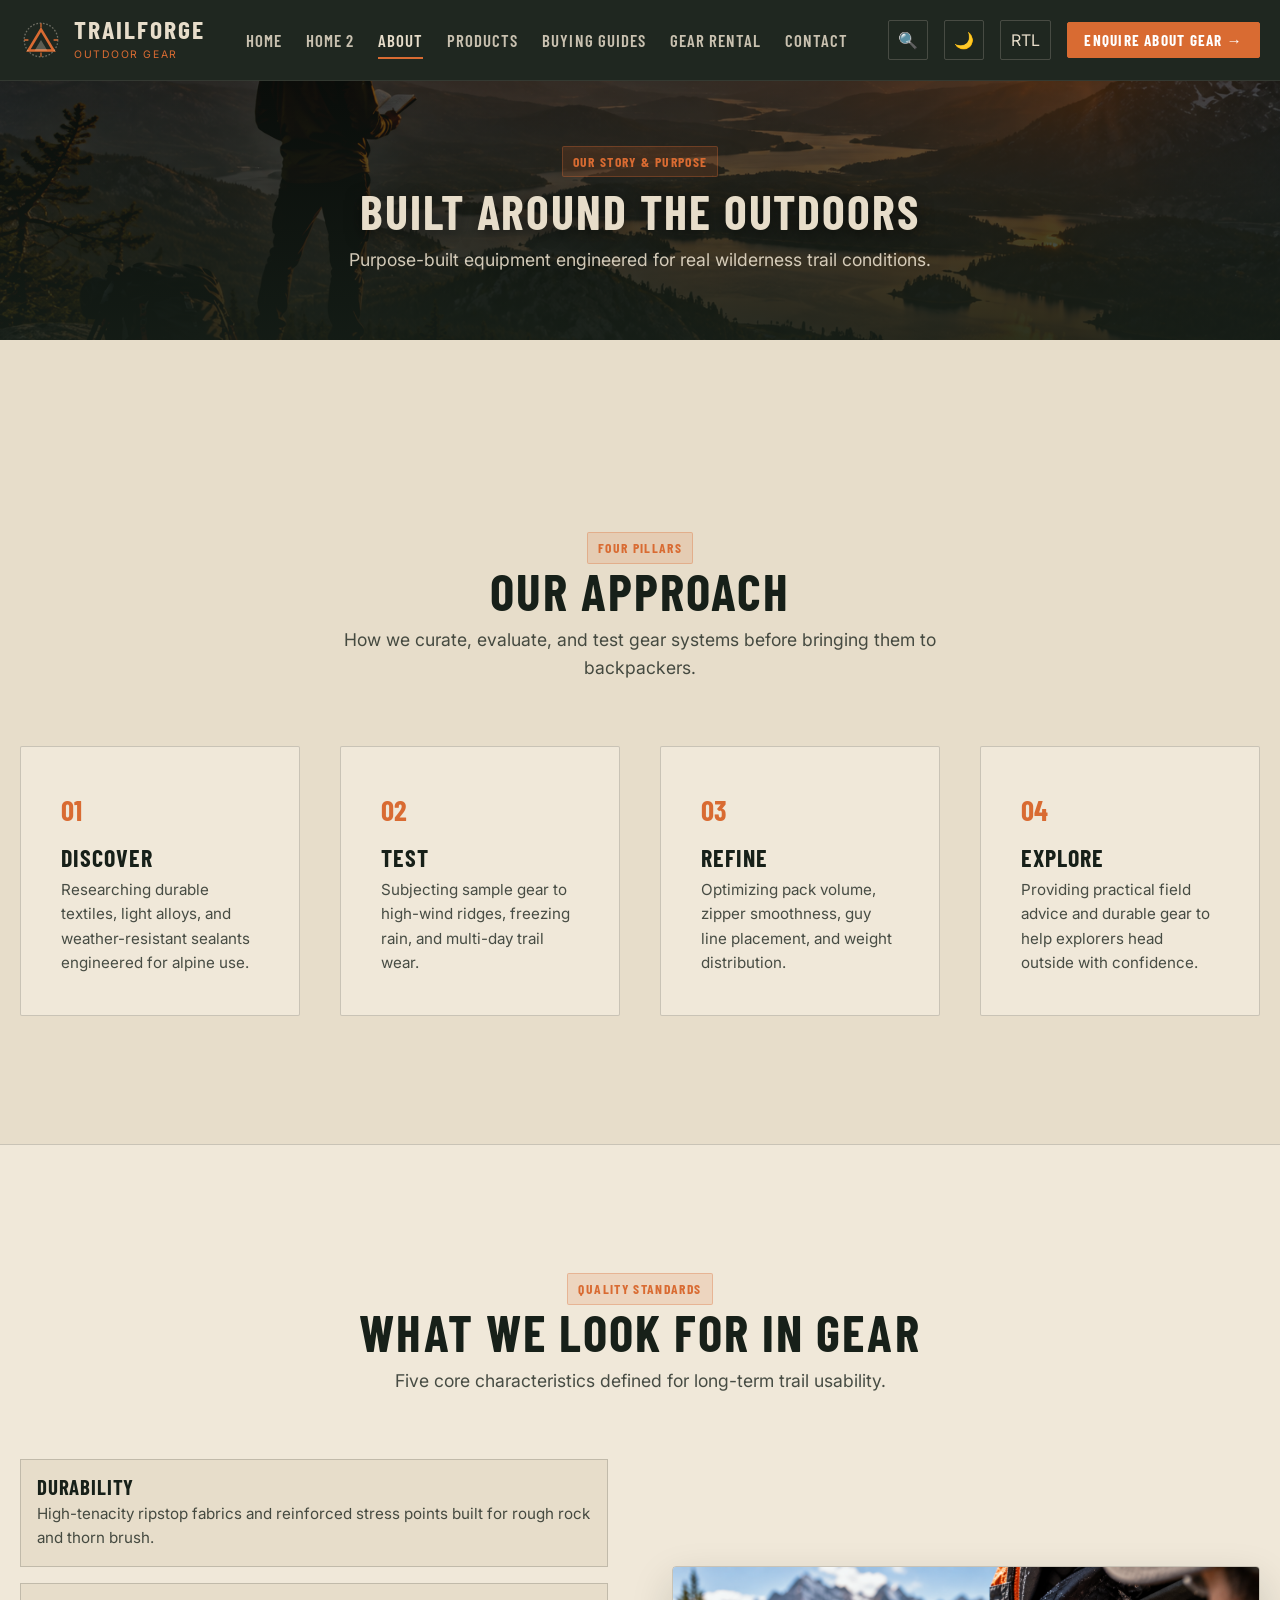
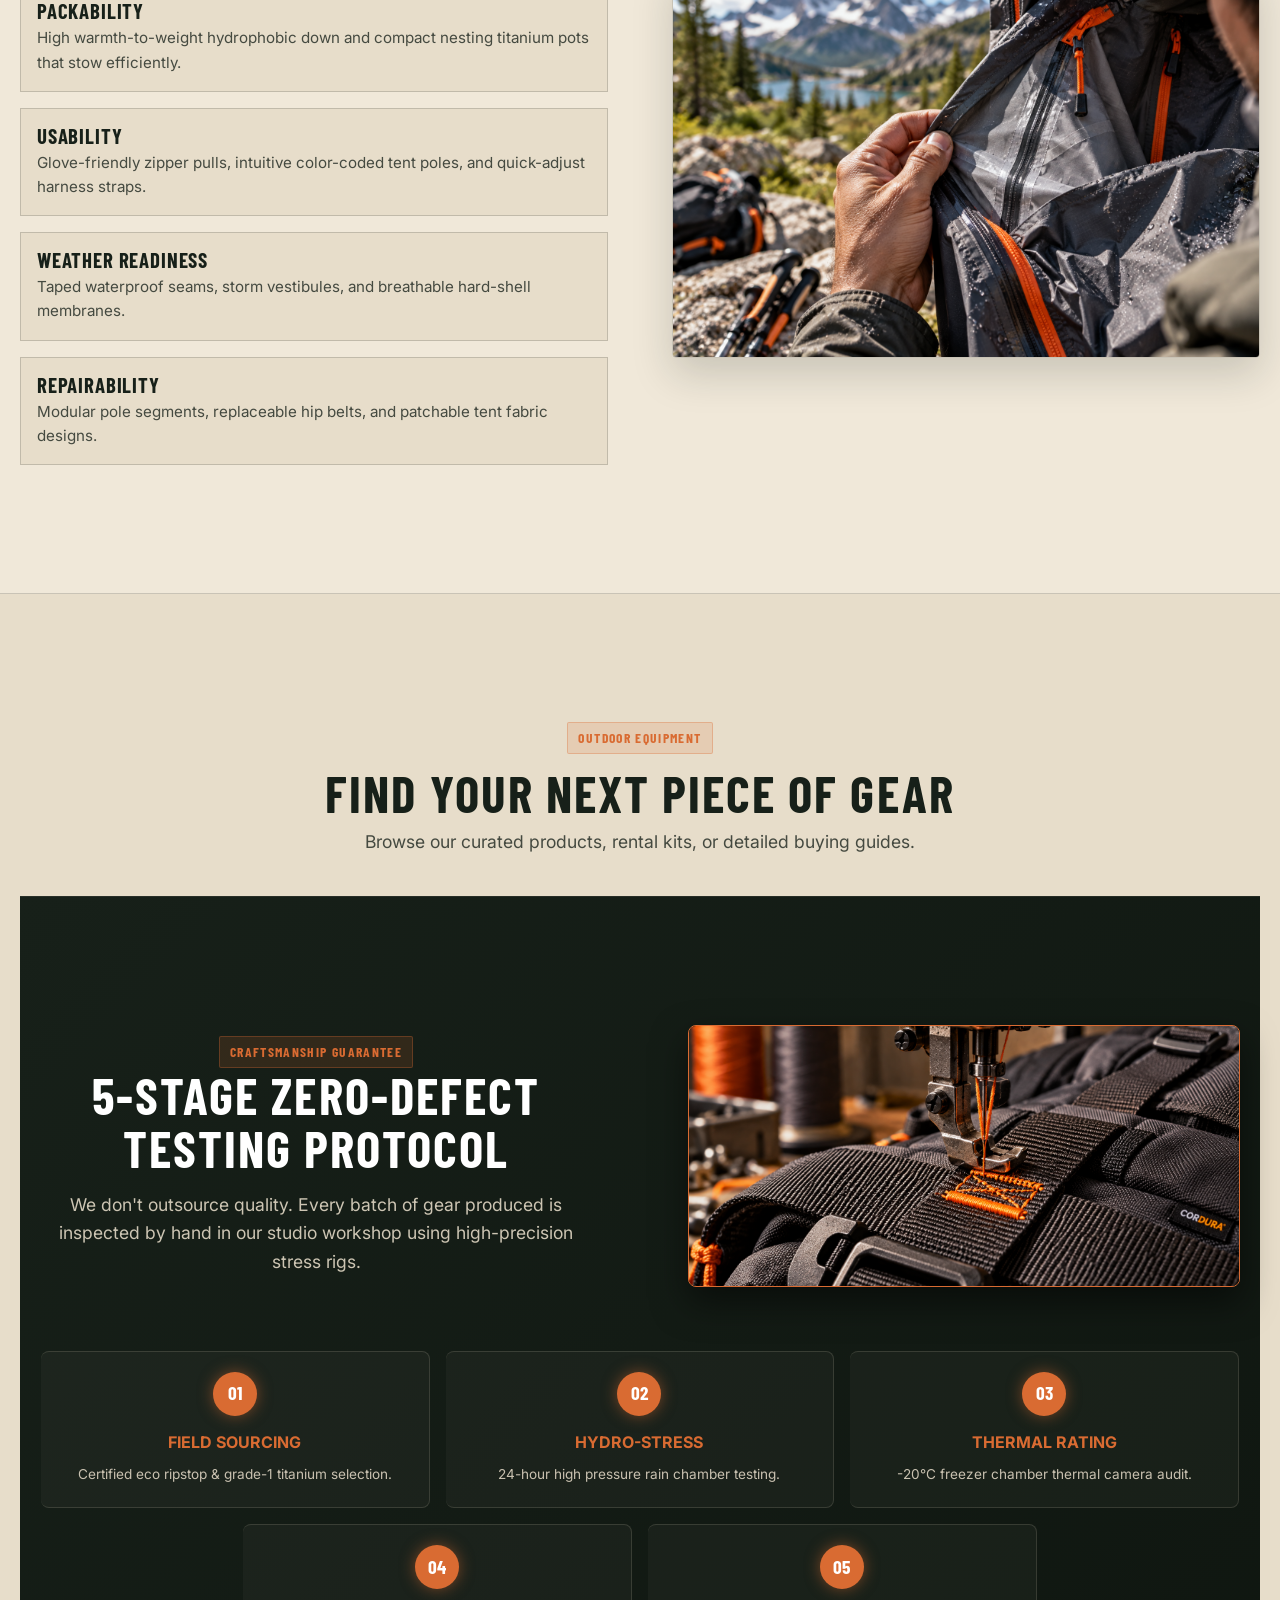
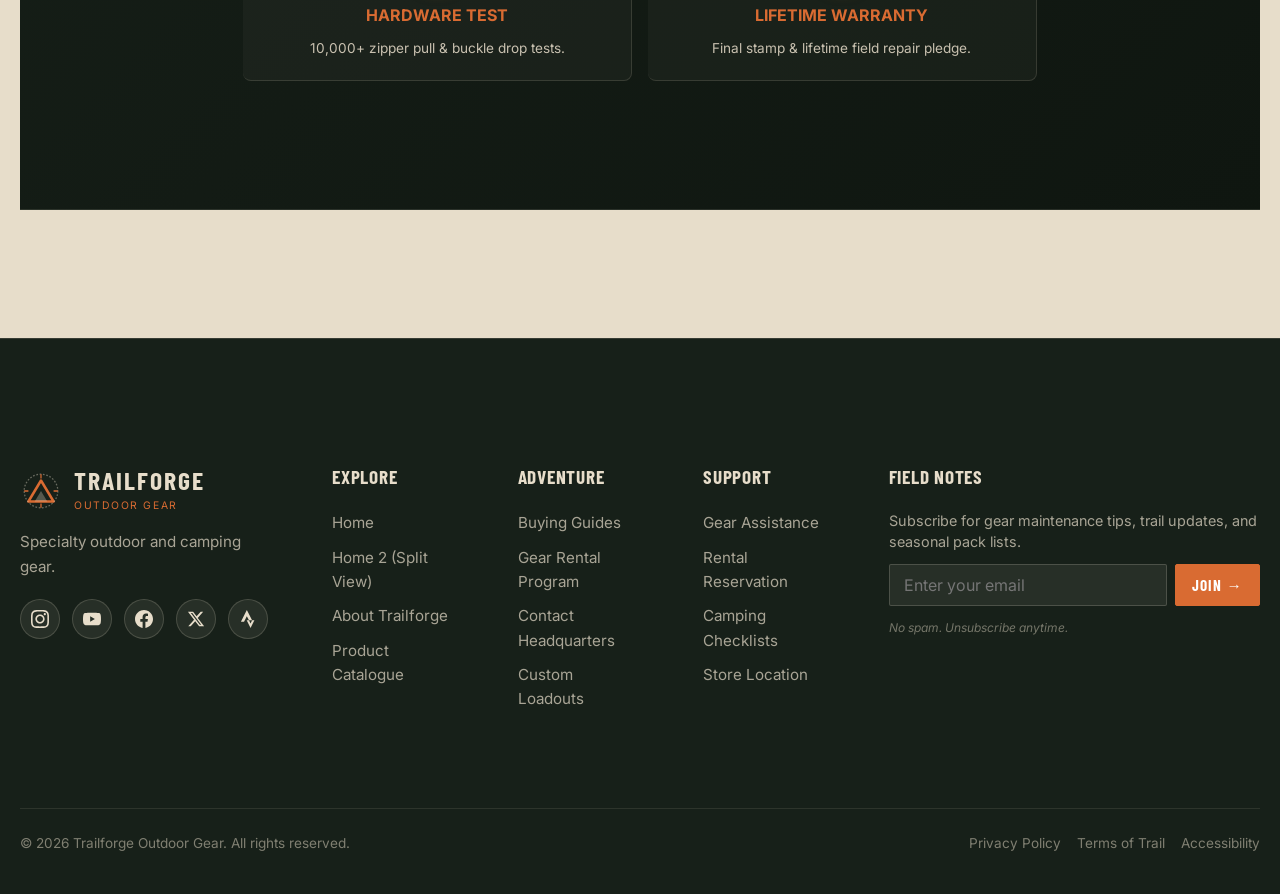
==== commit d94e140a: "3rd commit" ====
--- a/about.html
+++ b/about.html
@@ -107,7 +107,7 @@
           <p class="section-subtitle">How we curate, evaluate, and test gear systems before bringing them to backpackers.</p>
         </div>
 
-        <div style="display:grid; grid-template-columns: repeat(auto-fit, minmax(260px, 1fr)); gap: var(--space-lg);" class="scroll-reveal">
+        <div class="grid grid-4 scroll-reveal" style="gap: var(--space-lg);">
           <div style="background:var(--bg-surface); padding:var(--space-lg); border:1px solid var(--border-color); border-radius:2px;">
             <span style="font-family:var(--font-heading); font-size:1.8rem; color:var(--color-signal-orange); font-weight:bold;">01</span>
             <h3 style="font-size:1.5rem; margin:12px 0 8px;">DISCOVER</h3>
--- a/assets/css/style.css
+++ b/assets/css/style.css
@@ -115,6 +115,7 @@
   display: flex;
   flex-direction: column;
   overflow-x: hidden;
+  padding-top: 80px;
   transition: background-color var(--transition-smooth), color var(--transition-smooth);
 }
 
@@ -183,6 +184,13 @@
 @media (max-width: 991px) {
   .grid-2, .grid-3, .grid-4 {
     grid-template-columns: 1fr;
+  }
+  .checklist-container {
+    padding: var(--space-md) !important;
+  }
+  .checklist-grid {
+    grid-template-columns: 1fr !important;
+    gap: var(--space-md) !important;
   }
 }
 
@@ -308,14 +316,17 @@
    NAVIGATION BAR
    ========================================================================== */
 .navbar {
-  position: sticky;
-  top: 0;
-  z-index: 1000;
-  background-color: rgba(23, 32, 25, 0.94);
-  backdrop-filter: blur(12px);
-  -webkit-backdrop-filter: blur(12px);
-  border-bottom: 1px solid rgba(231, 221, 202, 0.12);
-  transition: all var(--transition-smooth);
+  position: fixed !important;
+  top: 0 !important;
+  left: 0 !important;
+  right: 0 !important;
+  width: 100% !important;
+  z-index: 10000 !important;
+  background-color: rgba(23, 32, 25, 0.96) !important;
+  backdrop-filter: blur(12px) !important;
+  -webkit-backdrop-filter: blur(12px) !important;
+  border-bottom: 1px solid rgba(231, 221, 202, 0.12) !important;
+  transition: all var(--transition-smooth) !important;
 }
 
 [data-theme="light"] .navbar {
@@ -424,24 +435,50 @@
   background-color: rgba(217, 107, 50, 0.15);
 }
 
+.rtl-toggle-btn {
+  width: auto !important;
+  min-width: 44px !important;
+  padding-inline: 10px !important;
+  white-space: nowrap !important;
+}
+
+.rtl-label {
+  white-space: nowrap !important;
+  display: inline-block !important;
+  word-break: normal !important;
+  overflow-wrap: normal !important;
+  line-height: 1 !important;
+}
+
 .hamburger-btn {
   display: none;
   flex-direction: column;
   justify-content: center;
-  gap: 6px;
-  width: 42px;
-  height: 42px;
-  padding: 8px;
-  border: 1px solid rgba(231, 221, 202, 0.2);
-  border-radius: 2px;
+  align-items: center;
+  gap: 5px;
+  width: 40px;
+  height: 40px;
+  padding: 0;
+  border: 1px solid rgba(231, 221, 202, 0.25);
+  border-radius: 6px;
   color: var(--color-trail-sand);
+  background-color: rgba(231, 221, 202, 0.04);
+  cursor: pointer;
+  transition: all var(--transition-fast);
+}
+
+.hamburger-btn:hover {
+  border-color: var(--color-signal-orange);
+  color: var(--color-signal-orange);
+  background-color: rgba(217, 107, 50, 0.12);
 }
 
 .hamburger-btn span {
   display: block;
-  width: 100%;
+  width: 16px;
   height: 2px;
   background-color: currentColor;
+  border-radius: 2px;
   transition: all var(--transition-fast);
 }
 
@@ -790,9 +827,28 @@
   font-weight: bold;
 }
 
-@media (max-width: 834px) {
+/* Tablet 768px — two equal columns, 3rd card resets to same width */
+@media (min-width: 601px) and (max-width: 834px) {
+  .seasonal-grid {
+    grid-template-columns: 1fr 1fr;
+  }
+  /* Override the inline grid-column: 1 / -1 on the 3rd (cold-weather) card */
+  .seasonal-grid > .seasonal-card:last-child {
+    grid-column: 1 / -1 !important;
+  }
+  /* Keep all card heights equal using min-height */
+  .seasonal-card {
+    min-height: 360px;
+  }
+}
+
+/* Mobile — single column */
+@media (max-width: 600px) {
   .seasonal-grid {
     grid-template-columns: 1fr;
+  }
+  .seasonal-grid > .seasonal-card:last-child {
+    grid-column: auto !important;
   }
 }
 
@@ -1200,11 +1256,12 @@
    When 3 cards (or any odd number) are rendered in a 2-column grid on tablet,
    the lone last card moves to the center while preserving the exact same width as other cards.
    ========================================================================== */
-@media (min-width: 577px) and (max-width: 991px) {
+@media (min-width: 577px) and (max-width: 1080px) {
   .products-grid,
   .product-grid,
   .guides-grid,
-  .card-grid {
+  .card-grid,
+  .grid-4 {
     grid-template-columns: repeat(2, 1fr) !important;
   }
 
@@ -1300,6 +1357,8 @@
   display: flex;
   justify-content: space-between;
   align-items: center;
+  flex-wrap: wrap;
+  gap: 8px;
   padding-top: var(--space-sm);
   border-top: 1px solid var(--border-color);
   font-size: 0.85rem;
@@ -1574,6 +1633,8 @@
 .footer-links a {
   color: rgba(231, 221, 202, 0.7);
   font-size: 0.95rem;
+  transition: color 0.25s ease;
+  display: inline-block;
 }
 
 .footer-links a:hover {
@@ -1703,6 +1764,41 @@
   .footer-grid {
     grid-template-columns: repeat(2, 1fr);
   }
+  .product-meta-row {
+    flex-direction: column !important;
+    align-items: stretch !important;
+    gap: 10px !important;
+    width: 100% !important;
+    text-align: center !important;
+  }
+  .product-meta-row > span {
+    text-align: center !important;
+  }
+  .product-meta-row .btn,
+  .product-meta-row button,
+  .product-meta-row a.btn {
+    width: 100% !important;
+    justify-content: center !important;
+    text-align: center !important;
+    margin-inline: 0 !important;
+  }
+
+  /* Gear advice CTA buttons — equal size & centered alignment on mobile and tab (1024px) */
+  .gear-advice-actions {
+    flex-direction: column !important;
+    align-items: stretch !important;
+    width: 100% !important;
+    max-width: 360px !important;
+    margin-inline: auto !important;
+  }
+  .gear-advice-actions .btn,
+  .gear-advice-actions a.btn {
+    width: 100% !important;
+    justify-content: center !important;
+    text-align: center !important;
+    box-sizing: border-box !important;
+    display: flex !important;
+  }
 }
 
 @media (max-width: 480px) {
@@ -1726,6 +1822,41 @@
    MOBILE ALONE SECTION HEADINGS & CONTENT CENTER ALIGNMENT (@media max-width: 768px)
    ========================================================================== */
 @media (max-width: 768px) {
+  body {
+    padding-top: 70px !important;
+  }
+
+  .navbar-inner {
+    height: 70px !important;
+  }
+
+  /* Global Mobile Viewport Bounds Protection — Prevents horizontal scrollbar */
+  html, body {
+    width: 100% !important;
+    max-width: 100vw !important;
+    overflow-x: hidden !important;
+  }
+
+  main, .section, .container, .hero-sec {
+    max-width: 100% !important;
+    box-sizing: border-box !important;
+  }
+
+  .btn, button, a.btn {
+    max-width: 100% !important;
+    white-space: normal !important;
+    box-sizing: border-box !important;
+    word-break: break-word !important;
+    padding-inline: 16px !important;
+  }
+
+  h1, h2, h3, h4, h5, h6, .section-title, .hero-title, .section-subtitle, p {
+    max-width: 100% !important;
+    overflow-wrap: break-word !important;
+    word-break: break-word !important;
+    box-sizing: border-box !important;
+  }
+
   /* 1. All Section Headers, Titles, Subtitles, Hero & Badges */
   .section-header, 
   .section-title, 
@@ -1799,6 +1930,79 @@
     text-align: center !important;
   }
 
+  /* 5c. Product meta-row — stack weight & VIEW DETAILS button vertically */
+  .product-meta-row {
+    flex-direction: column !important;
+    align-items: stretch !important;
+    gap: 10px !important;
+    width: 100% !important;
+    text-align: center !important;
+  }
+  .product-meta-row > span {
+    text-align: center !important;
+  }
+  .product-meta-row .btn,
+  .product-meta-row button,
+  .product-meta-row a.btn {
+    width: 100% !important;
+    justify-content: center !important;
+    text-align: center !important;
+    margin-inline: 0 !important;
+  }
+
+  /* Expert guidance section buttons — equal full width on mobile */
+  .expert-guidance-actions {
+    flex-direction: column !important;
+    width: 100% !important;
+    align-items: stretch !important;
+  }
+  .expert-guidance-actions .btn,
+  .expert-guidance-actions a.btn {
+    width: 100% !important;
+    text-align: center !important;
+    justify-content: center !important;
+    box-sizing: border-box !important;
+    display: flex !important;
+  }
+
+  /* Pack weight calculator trip type buttons — equal full width on mobile */
+  .calc-btn-group {
+    flex-direction: column !important;
+    width: 100% !important;
+    align-items: stretch !important;
+  }
+  .calc-opt-btn {
+    width: 100% !important;
+    text-align: center !important;
+    justify-content: center !important;
+    box-sizing: border-box !important;
+    display: flex !important;
+    align-items: center !important;
+  }
+
+  /* Interactive checklist mobile layout */
+  .checklist-container {
+    padding: 16px 14px !important;
+  }
+  .checklist-grid {
+    grid-template-columns: 1fr !important;
+    gap: 16px !important;
+  }
+
+  /* 5b. Hero buttons — equal size on mobile */
+  .hero-buttons {
+    flex-direction: column !important;
+    align-items: stretch !important;
+    width: 100% !important;
+    max-width: 340px !important;
+    margin-inline: auto !important;
+  }
+  .hero-buttons .btn {
+    width: 100% !important;
+    box-sizing: border-box !important;
+    justify-content: center !important;
+  }
+
   /* 6. Form Headers & Labels on Mobile */
   .form-group label,
   .form-group select,
@@ -1841,7 +2045,55 @@
    FLOATING BACK TO TOP BUTTON (FIXED BOTTOM-RIGHT CORNER)
    ========================================================================== */
 #back-to-top {
-  display: none !important;
+  position: fixed;
+  inset-inline-end: 24px;
+  bottom: 32px;
+  z-index: 9999;
+  width: 48px;
+  height: 48px;
+  border-radius: 50%;
+  background-color: var(--color-signal-orange);
+  color: #ffffff;
+  border: none;
+  cursor: pointer;
+  display: flex;
+  align-items: center;
+  justify-content: center;
+  box-shadow: 0 6px 20px rgba(217, 107, 50, 0.45);
+  opacity: 0;
+  transform: translateY(20px);
+  pointer-events: none;
+  transition: opacity 0.35s cubic-bezier(0.16, 1, 0.3, 1),
+              transform 0.35s cubic-bezier(0.16, 1, 0.3, 1),
+              background-color 0.25s ease,
+              box-shadow 0.25s ease;
+}
+
+#back-to-top.visible {
+  opacity: 1;
+  transform: translateY(0);
+  pointer-events: auto;
+}
+
+#back-to-top:hover {
+  background-color: var(--accent-hover);
+  box-shadow: 0 10px 28px rgba(217, 107, 50, 0.6);
+  transform: translateY(-4px);
+}
+
+#back-to-top svg {
+  width: 20px;
+  height: 20px;
+  stroke: #ffffff;
+  fill: none;
+  stroke-width: 2.5;
+  stroke-linecap: round;
+  stroke-linejoin: round;
+  transition: transform 0.25s ease;
+}
+
+#back-to-top:hover svg {
+  transform: translateY(-2px);
 }
 
 /* Contact Page Social Buttons - High Visibility Circular Icon Badges */
@@ -1969,15 +2221,33 @@
   filter: brightness(1.06) contrast(1.05) !important;
 }
 
-/* 5. Footer Links Shift Animation */
+/* 5. Footer Links */
 .footer-links a {
-  display: inline-block;
-  transition: transform 0.25s ease, color 0.25s ease !important;
+  color: rgba(231, 221, 202, 0.7) !important;
+  font-size: 0.95rem !important;
+  transition: color 0.25s ease !important;
+  transform: none !important;
+}
+
+.footer-links a::after,
+.footer-bottom a::after {
+  display: none !important;
+  content: none !important;
 }
 
 .footer-links a:hover {
   color: var(--color-signal-orange) !important;
-  transform: translateX(6px) !important;
+  transform: none !important;
+}
+
+/* Footer-bottom links (Privacy Policy, Terms, Accessibility) */
+.footer-bottom a {
+  color: rgba(231, 221, 202, 0.5) !important;
+  transition: color 0.25s ease !important;
+}
+
+.footer-bottom a:hover {
+  color: var(--color-signal-orange) !important;
 }
 
 /* 6. Footer Social Links Pulse */
@@ -2300,22 +2570,51 @@
   color: rgba(231, 221, 202, 0.85) !important;
 }
 
-.stepper-track {
-  display: grid;
-  grid-template-columns: repeat(auto-fit, minmax(180px, 1fr));
+.stepper-track,
+.rental-process-grid {
+  display: flex;
+  flex-wrap: wrap;
+  justify-content: center;
   gap: 16px;
   position: relative;
   margin-top: var(--space-xl);
 }
 
+.step-card,
+.rental-step-card {
+  flex: 0 0 calc(33.333% - 11px);
+  max-width: calc(33.333% - 11px);
+  background-color: var(--bg-primary);
+  border: 1px solid var(--border-color);
+  border-inline-start: 4px solid var(--color-signal-orange);
+  border-radius: 8px;
+  padding: 20px 16px;
+  position: relative;
+  transition: all 0.35s ease;
+  box-sizing: border-box;
+}
+
 .step-card {
   background-color: rgba(231, 221, 202, 0.04);
   border: 1px solid rgba(231, 221, 202, 0.15);
-  border-radius: 8px;
-  padding: 20px 16px;
+  border-inline-start: none;
   text-align: center;
-  position: relative;
-  transition: all 0.35s ease;
+}
+
+@media (max-width: 991px) {
+  .step-card,
+  .rental-step-card {
+    flex: 0 0 calc(50% - 8px);
+    max-width: calc(50% - 8px);
+  }
+}
+
+@media (max-width: 600px) {
+  .step-card,
+  .rental-step-card {
+    flex: 0 0 100%;
+    max-width: 100%;
+  }
 }
 
 .step-card:hover {
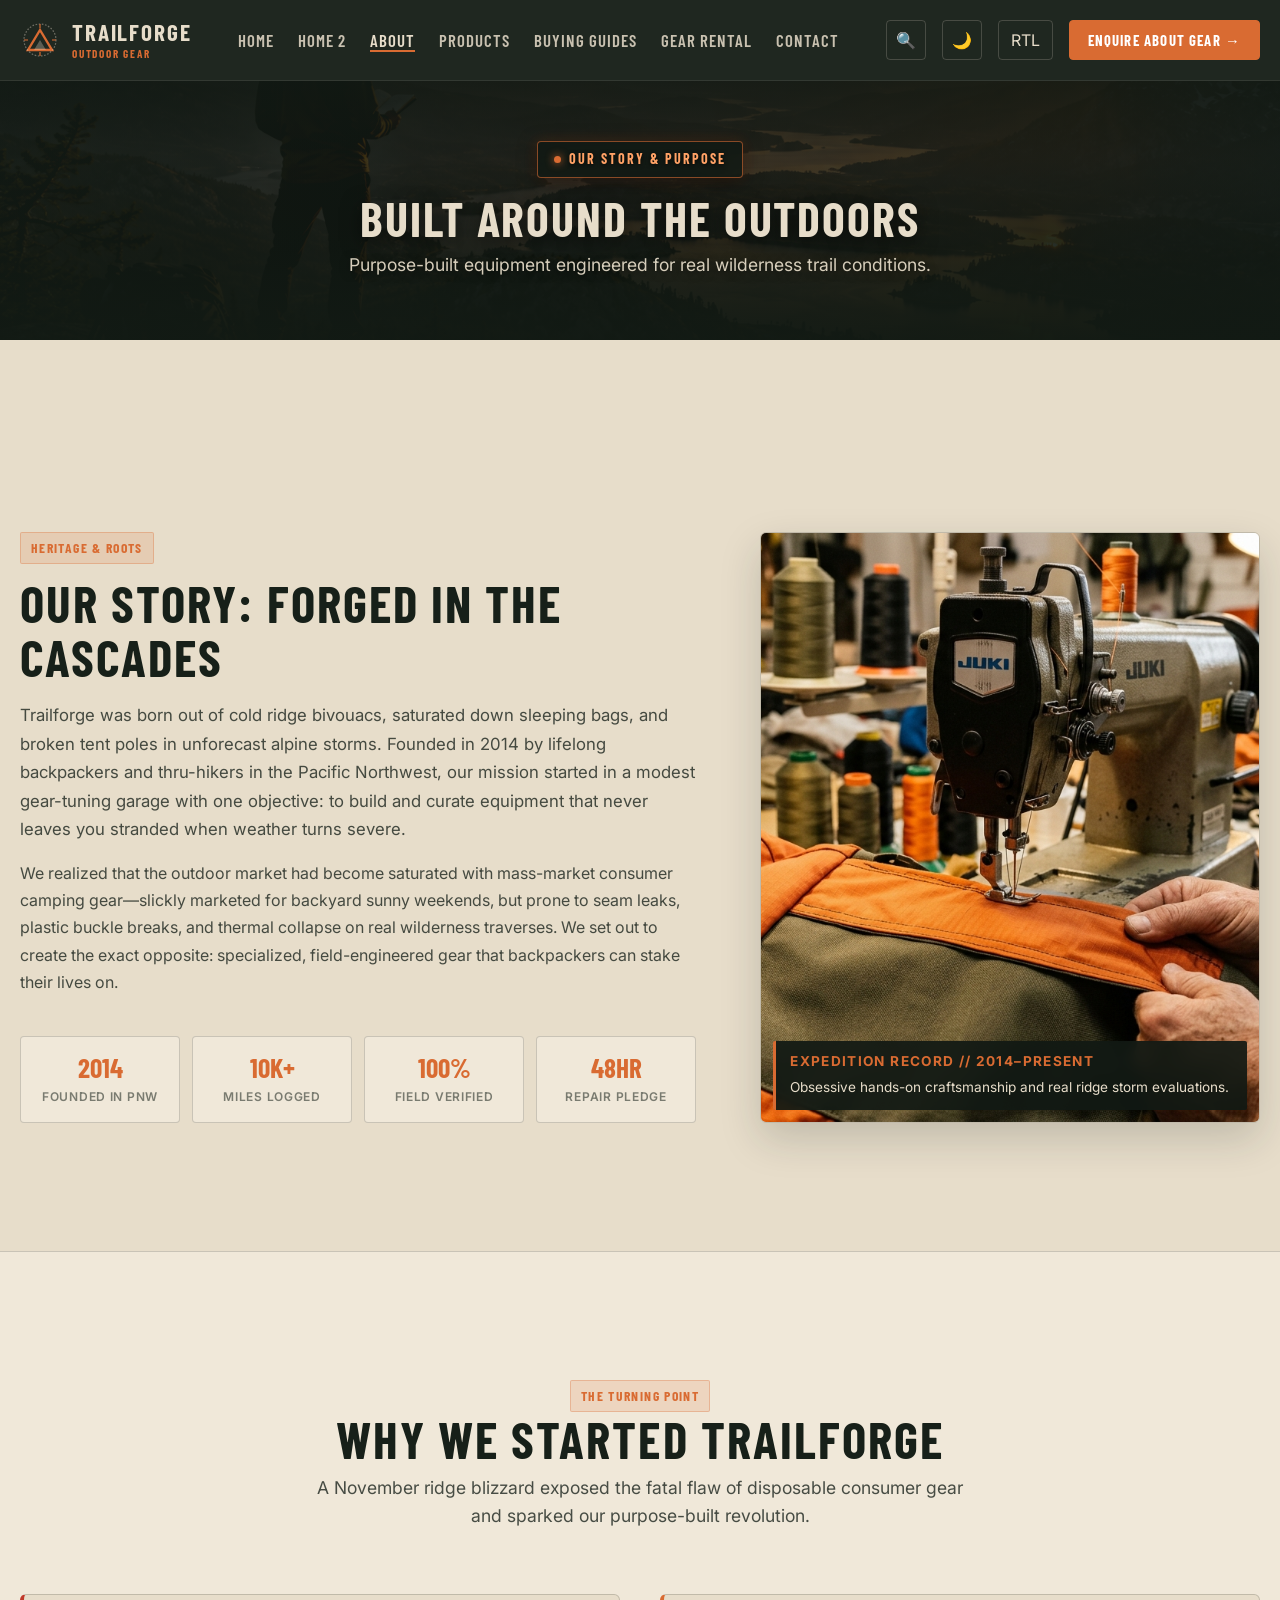
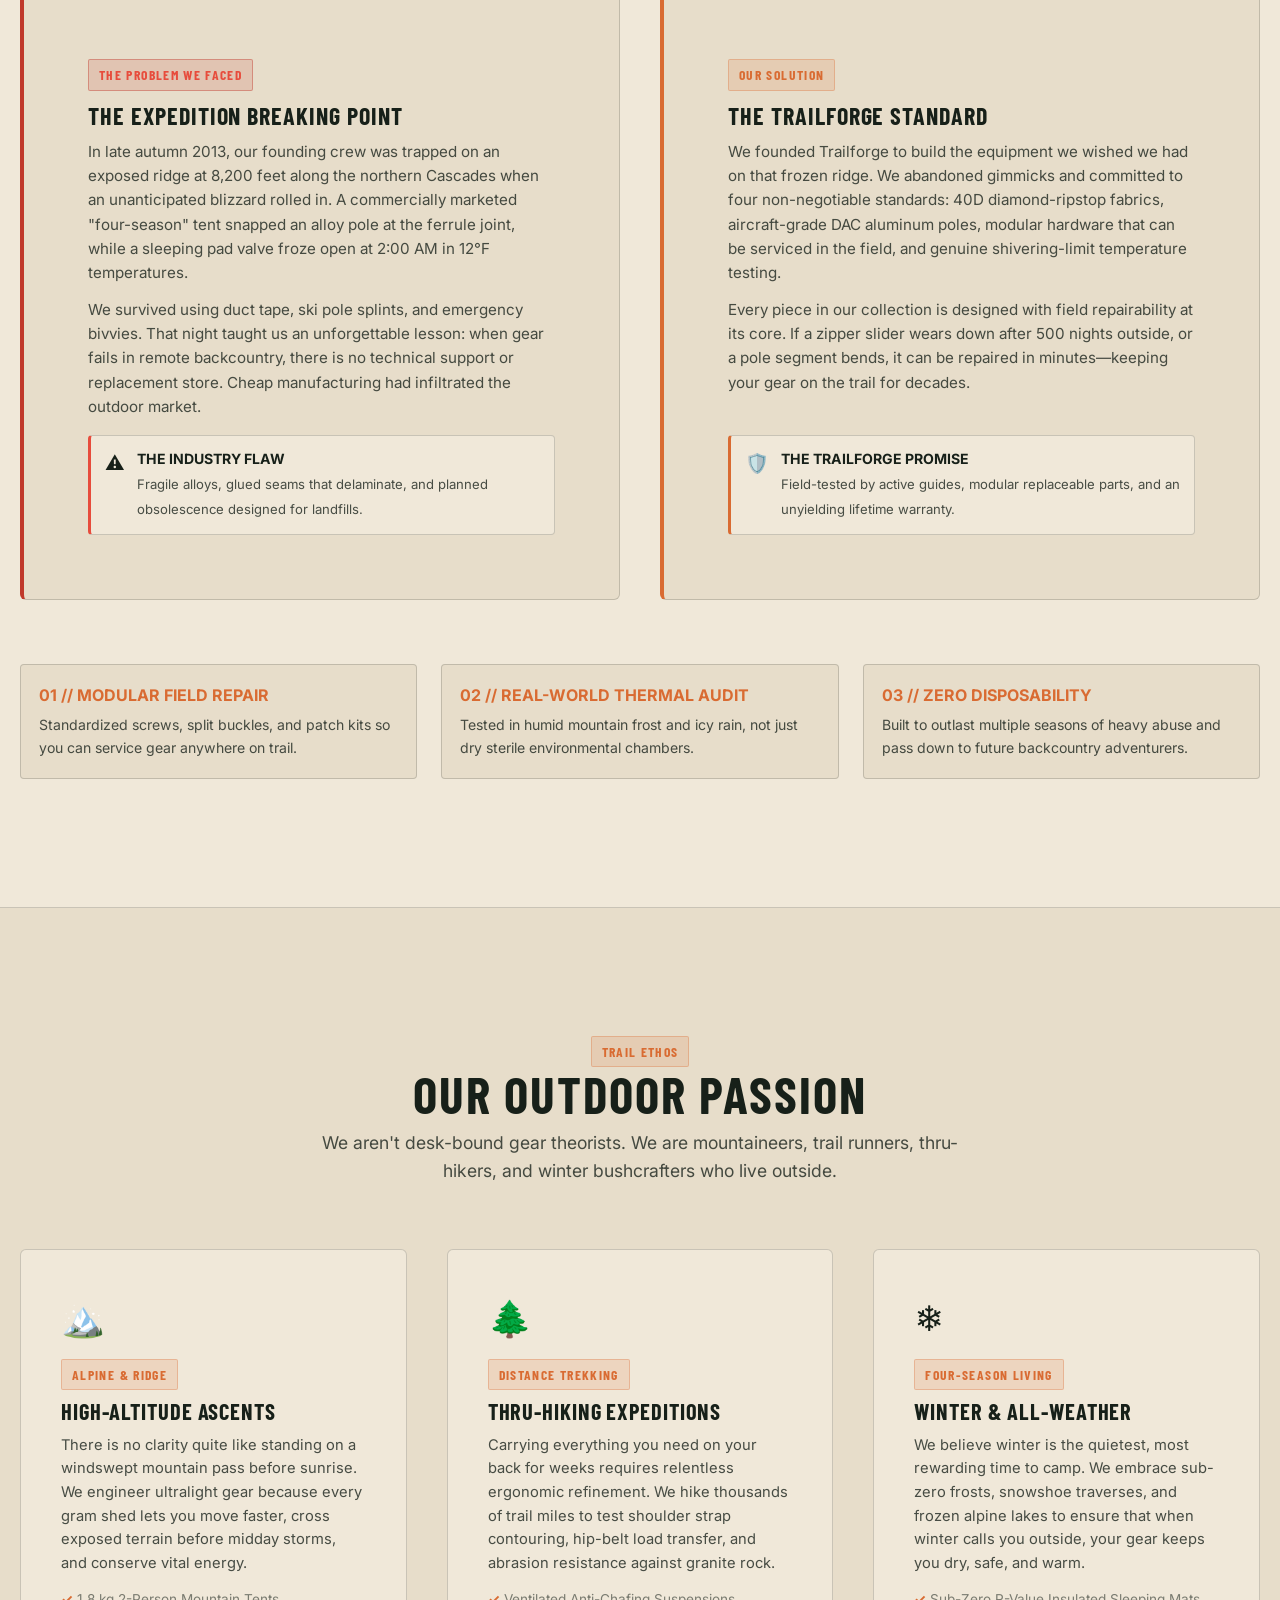
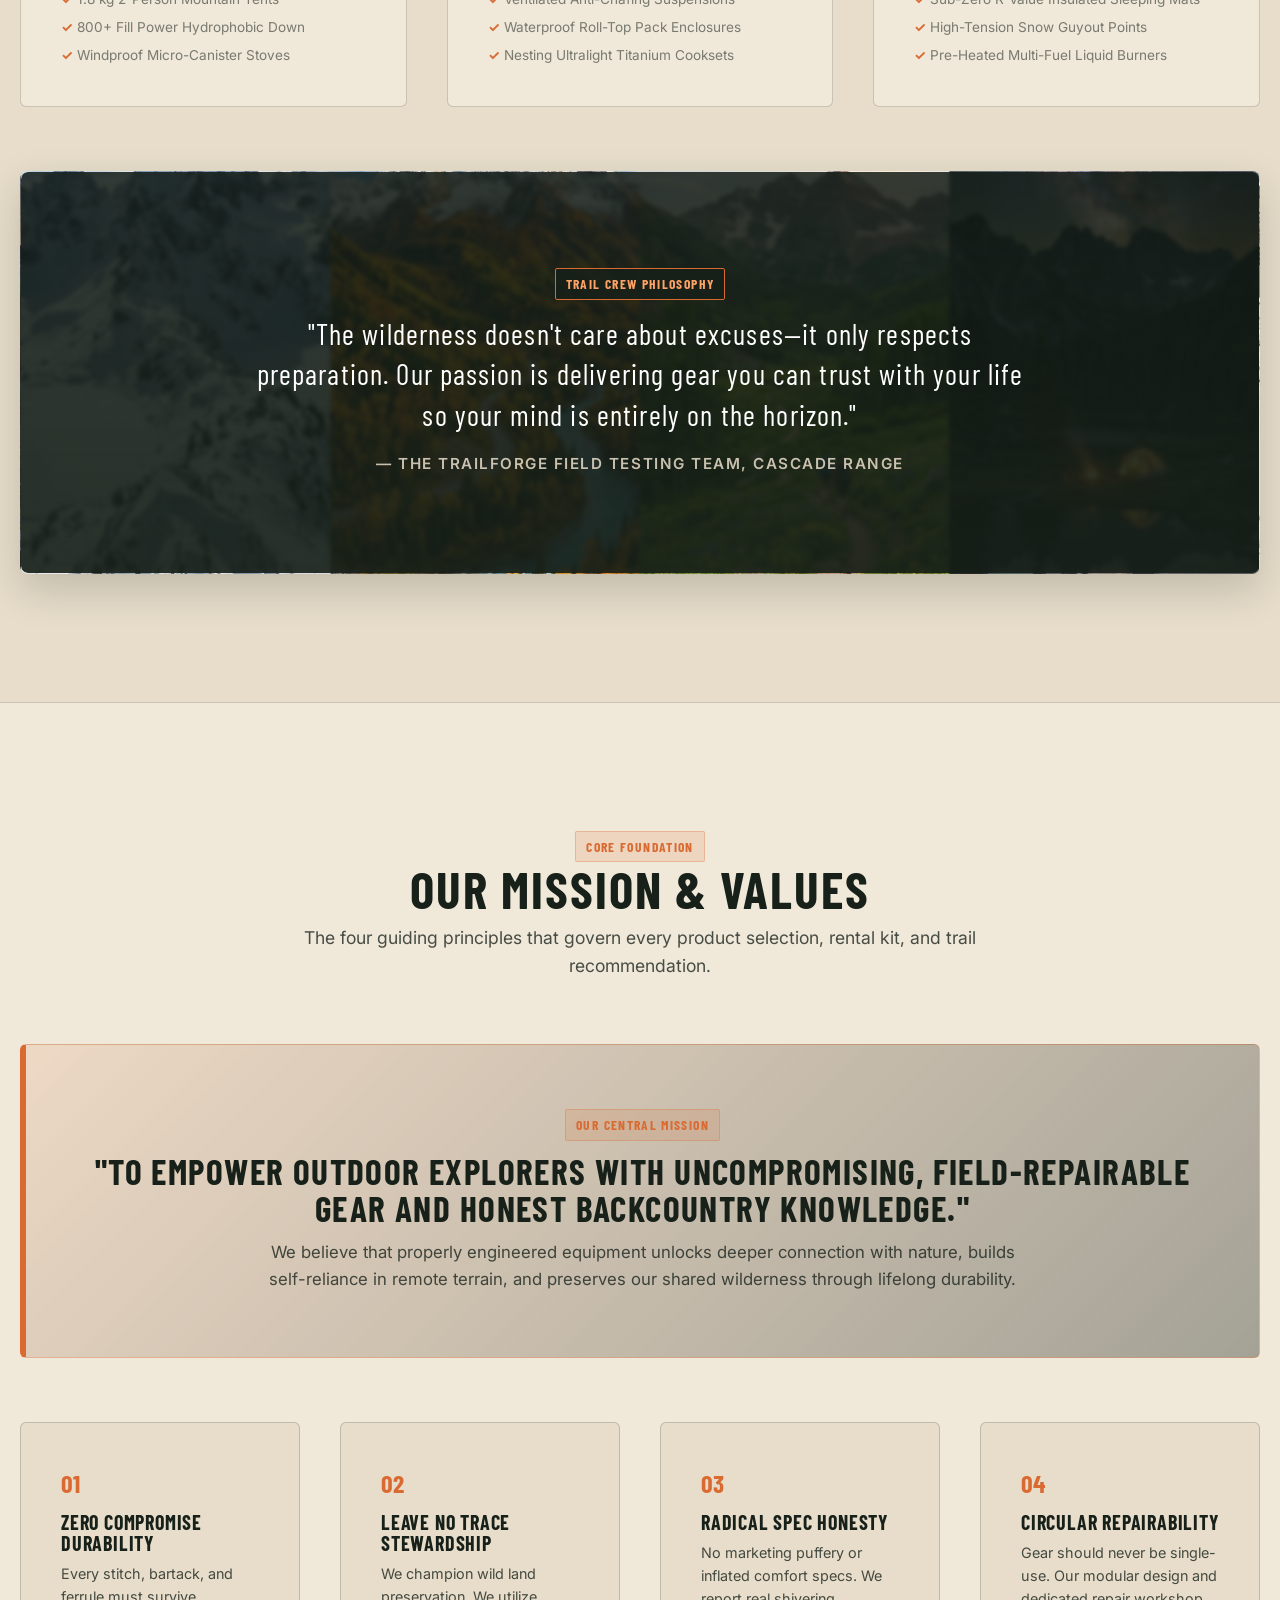
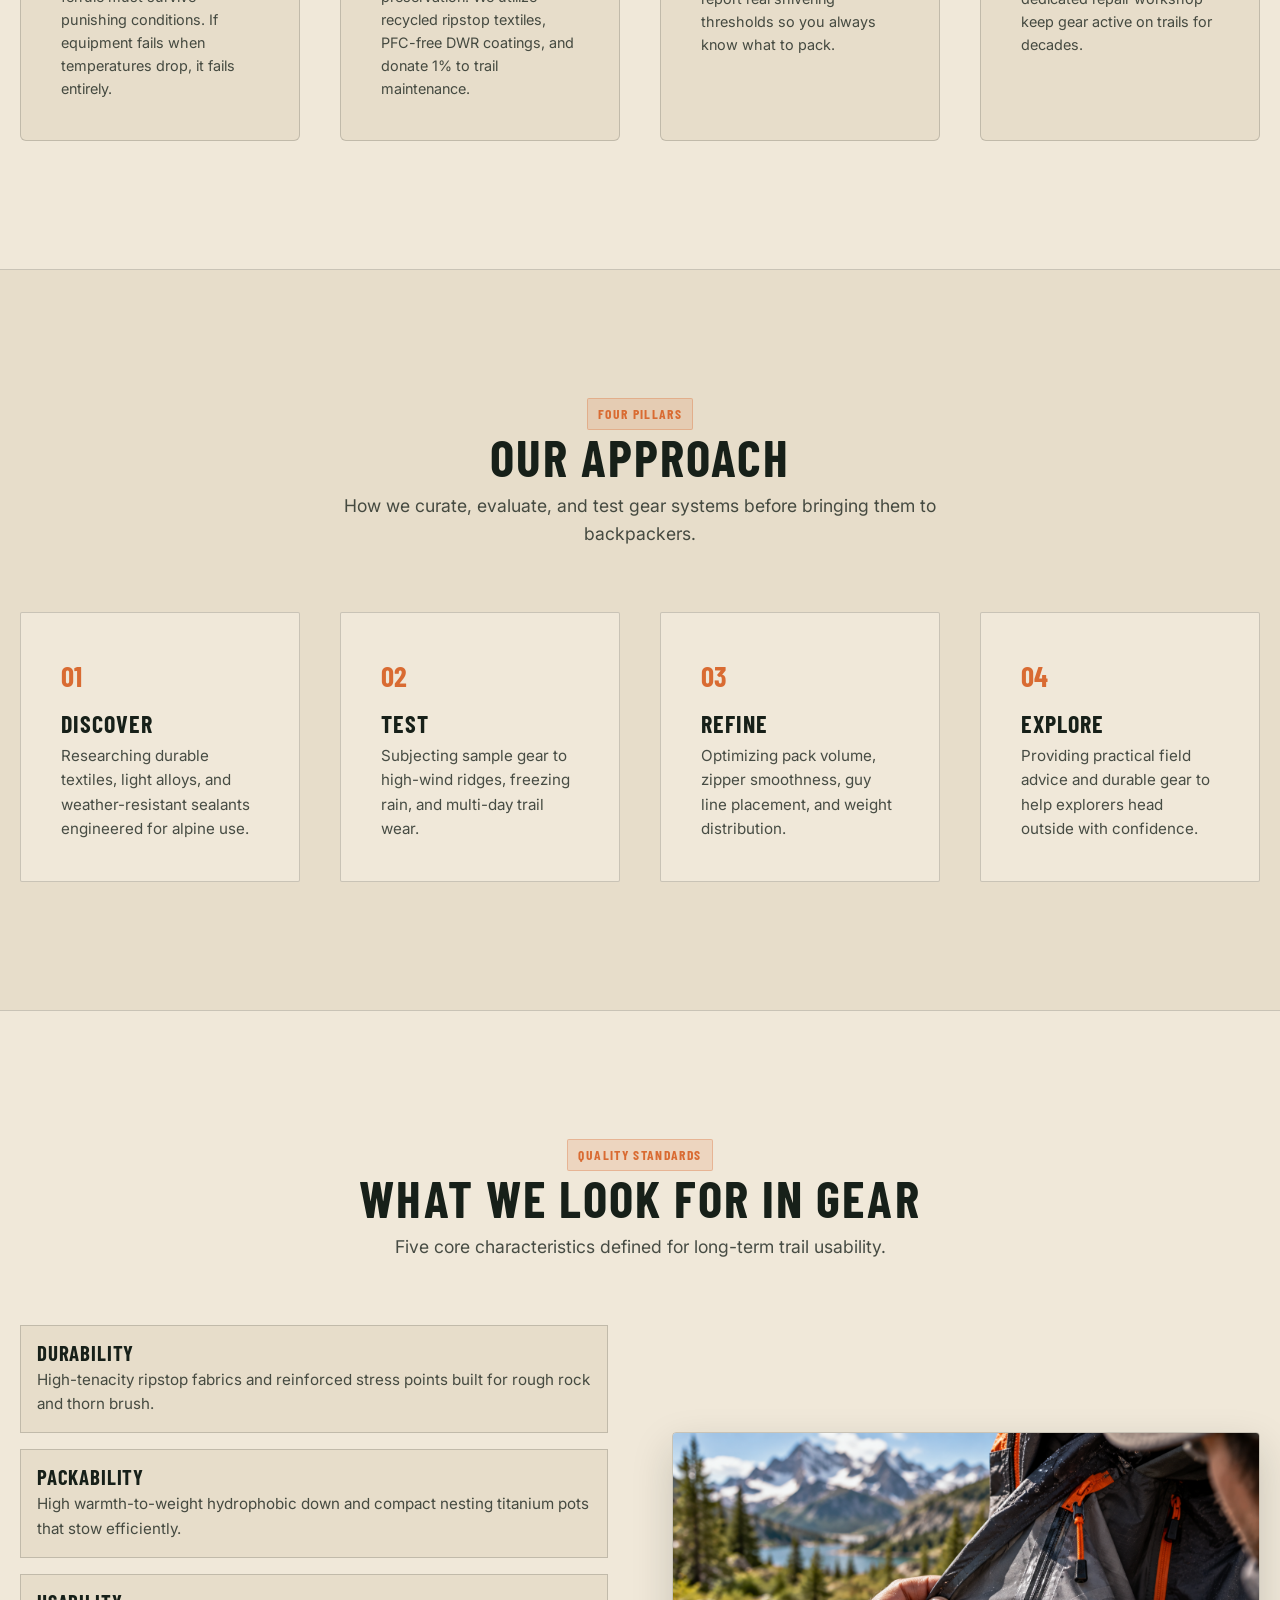
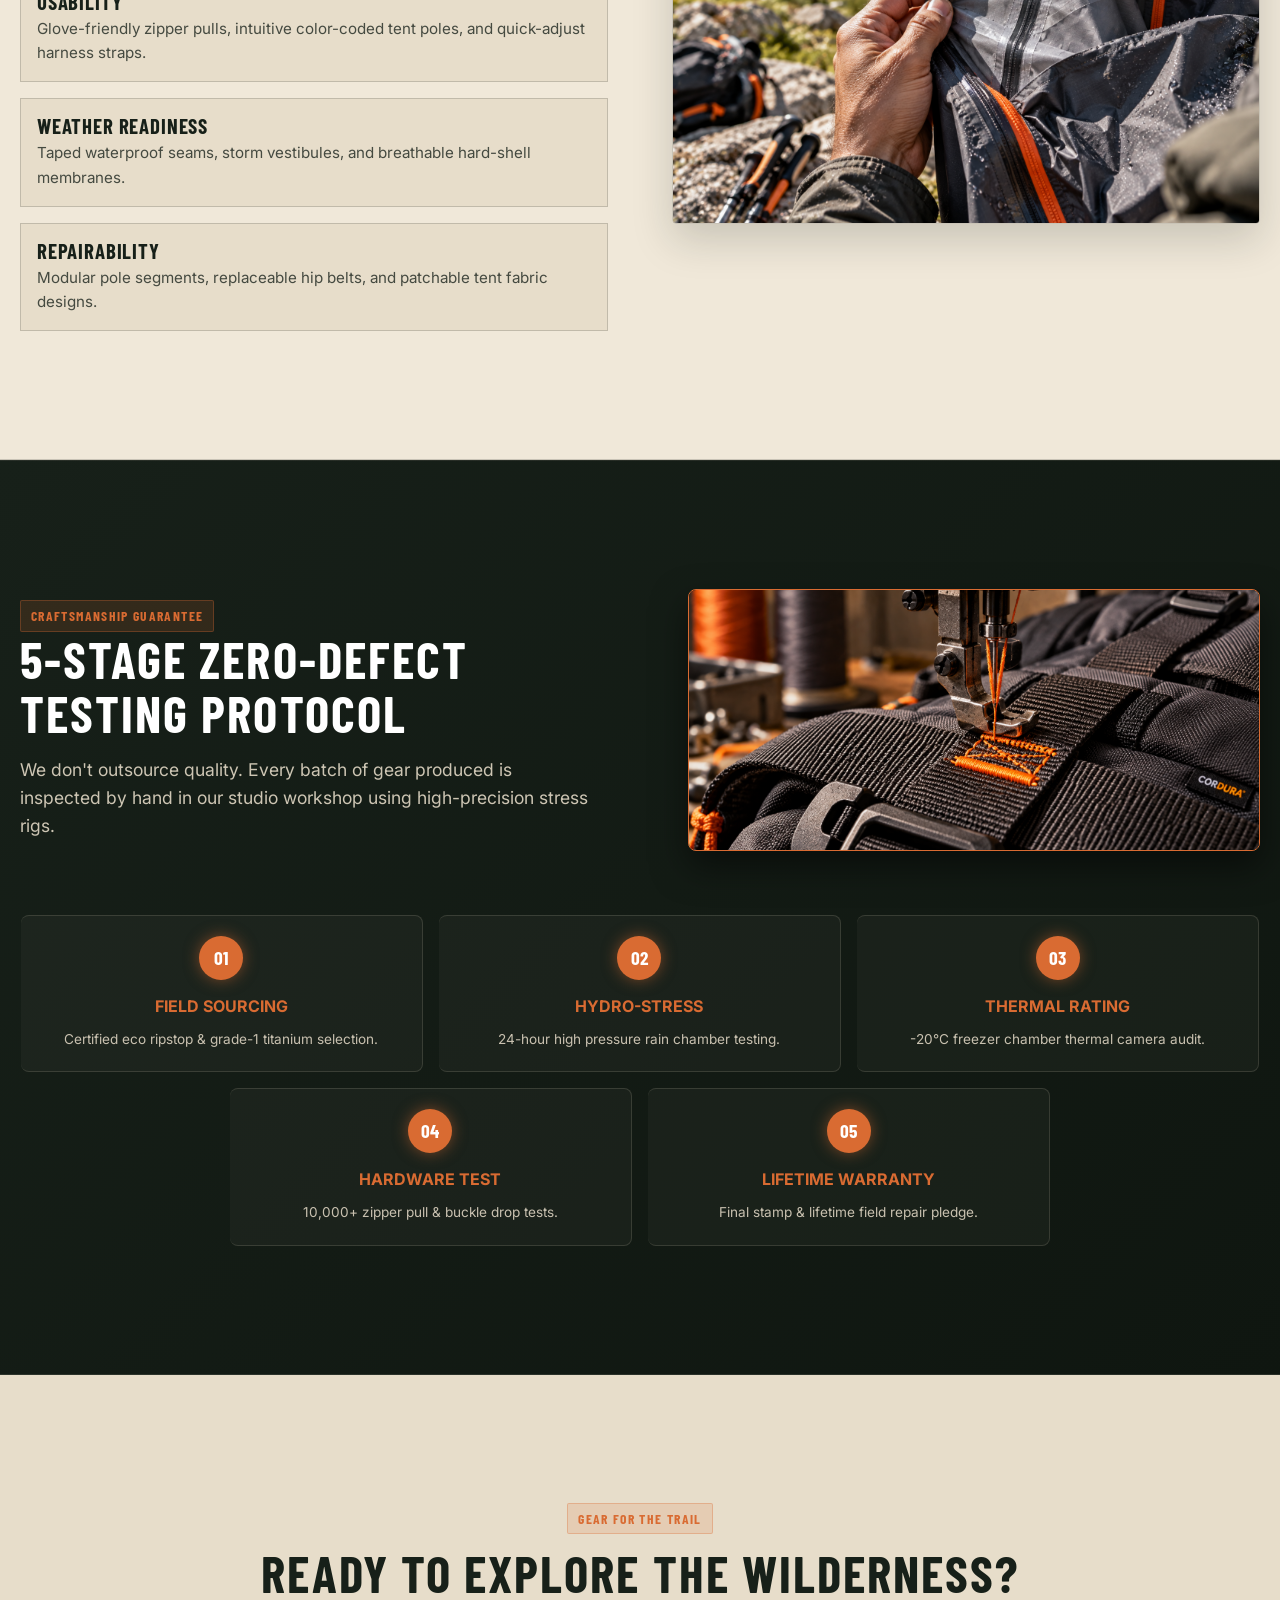
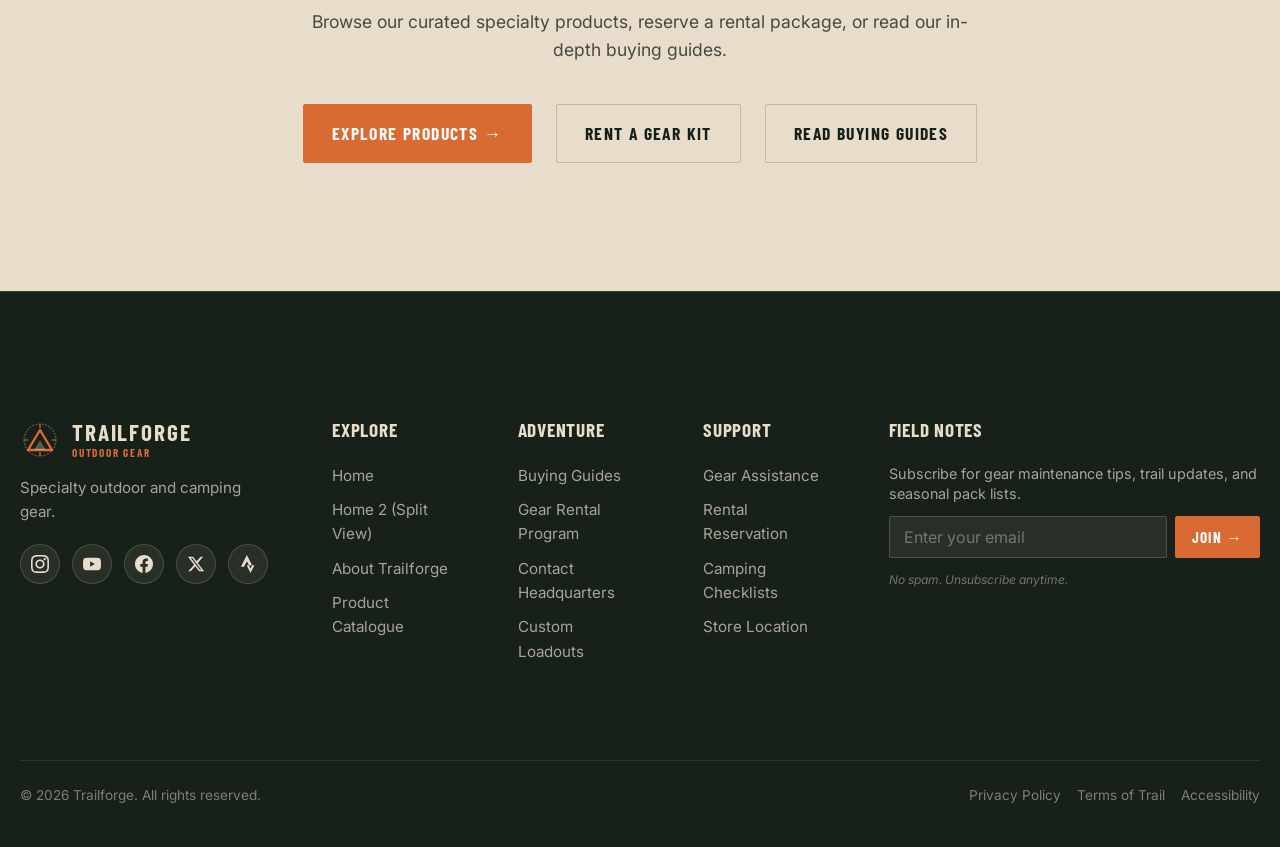
==== commit 985208ce: "3th comit" ====
--- a/about.html
+++ b/about.html
@@ -17,7 +17,10 @@
     <div class="container navbar-inner">
       <a href="index.html" class="brand-logo" aria-label="Trailforge Home">
         <svg class="brand-logo-icon" viewBox="0 0 100 100" fill="none"><path d="M20 75L50 25L80 75H20Z" stroke="#D96B32" stroke-width="6"/><path d="M35 75L50 50L65 75H35Z" fill="#E7DDCA" opacity="0.3"/><circle cx="50" cy="50" r="40" stroke="#E7DDCA" stroke-width="3" stroke-dasharray="4 4" opacity="0.4"/><path d="M50 10V20M50 80V90M10 50H20M80 50H90" stroke="#D96B32" stroke-width="3"/></svg>
-        <div><span class="brand-title">TRAILFORGE</span><span class="brand-desc">OUTDOOR GEAR</span></div>
+        <div>
+          <span class="brand-title">TRAILFORGE</span>
+          <span class="brand-desc">OUTDOOR GEAR</span>
+        </div>
       </a>
       <nav class="nav-menu" aria-label="Main Navigation">
         <a href="index.html" class="nav-link">Home</a>
@@ -97,7 +100,250 @@
     </section>
 
     <!-- ==========================================================================
-         ABOUT — SECTION 02 — OUR APPROACH
+         ABOUT — SECTION 02 — OUR STORY
+         ========================================================================== -->
+    <section class="section" id="our-story">
+      <div class="container">
+        <div class="about-story-grid scroll-reveal">
+          <div>
+            <span class="badge" style="margin-bottom:12px;">HERITAGE &amp; ROOTS</span>
+            <h2 class="section-title" style="text-align:start; margin-inline:0; margin-bottom:18px;">OUR STORY: FORGED IN THE CASCADES</h2>
+            <p style="color:var(--text-secondary); font-size:1.05rem; line-height:1.7; margin-bottom:16px;">
+              Trailforge was born out of cold ridge bivouacs, saturated down sleeping bags, and broken tent poles in unforecast alpine storms. Founded in 2014 by lifelong backpackers and thru-hikers in the Pacific Northwest, our mission started in a modest gear-tuning garage with one objective: to build and curate equipment that never leaves you stranded when weather turns severe.
+            </p>
+            <p style="color:var(--text-secondary); font-size:1rem; line-height:1.7; margin-bottom:20px;">
+              We realized that the outdoor market had become saturated with mass-market consumer camping gear—slickly marketed for backyard sunny weekends, but prone to seam leaks, plastic buckle breaks, and thermal collapse on real wilderness traverses. We set out to create the exact opposite: specialized, field-engineered gear that backpackers can stake their lives on.
+            </p>
+            <div class="about-stats-grid">
+              <div class="about-stat-card">
+                <div class="about-stat-val">2014</div>
+                <div class="about-stat-lbl">FOUNDED IN PNW</div>
+              </div>
+              <div class="about-stat-card">
+                <div class="about-stat-val">10K+</div>
+                <div class="about-stat-lbl">MILES LOGGED</div>
+              </div>
+              <div class="about-stat-card">
+                <div class="about-stat-val">100%</div>
+                <div class="about-stat-lbl">FIELD VERIFIED</div>
+              </div>
+              <div class="about-stat-card">
+                <div class="about-stat-val">48HR</div>
+                <div class="about-stat-lbl">REPAIR PLEDGE</div>
+              </div>
+            </div>
+          </div>
+
+          <div class="about-img-frame">
+            <img src="assets/images/sec-quality-craft.jpg" alt="Trailforge artisan crafting wilderness equipment">
+            <div class="about-img-caption">
+              <strong style="color:var(--color-signal-orange); display:block; font-size:0.85rem; letter-spacing:0.1em; margin-bottom:2px;">EXPEDITION RECORD // 2014–PRESENT</strong>
+              <span style="font-size:0.85rem;">Obsessive hands-on craftsmanship and real ridge storm evaluations.</span>
+            </div>
+          </div>
+        </div>
+      </div>
+    </section>
+
+    <!-- ==========================================================================
+         ABOUT — SECTION 03 — WHY WE STARTED
+         ========================================================================== -->
+    <section class="section" id="why-we-started" style="background-color:var(--bg-surface); border-block:1px solid var(--border-color);">
+      <div class="container">
+        <div class="section-header scroll-reveal">
+          <span class="badge">THE TURNING POINT</span>
+          <h2 class="section-title">WHY WE STARTED TRAILFORGE</h2>
+          <p class="section-subtitle">A November ridge blizzard exposed the fatal flaw of disposable consumer gear and sparked our purpose-built revolution.</p>
+        </div>
+
+        <div class="grid grid-2 scroll-reveal" style="gap:var(--space-lg); margin-bottom:var(--space-xl);">
+          <div class="why-started-card" style="border-inline-start:4px solid #C0392B;">
+            <div>
+              <span class="badge" style="background:rgba(192, 57, 43, 0.15); color:#E74C3C; border-color:rgba(192, 57, 43, 0.4); margin-bottom:12px;">THE PROBLEM WE FACED</span>
+              <h3 style="font-size:1.5rem; margin-bottom:12px; color:var(--text-primary);">THE EXPEDITION BREAKING POINT</h3>
+              <p style="color:var(--text-secondary); font-size:0.95rem; line-height:1.6; margin-bottom:12px;">
+                In late autumn 2013, our founding crew was trapped on an exposed ridge at 8,200 feet along the northern Cascades when an unanticipated blizzard rolled in. A commercially marketed "four-season" tent snapped an alloy pole at the ferrule joint, while a sleeping pad valve froze open at 2:00 AM in 12°F temperatures.
+              </p>
+              <p style="color:var(--text-secondary); font-size:0.95rem; line-height:1.6;">
+                We survived using duct tape, ski pole splints, and emergency bivvies. That night taught us an unforgettable lesson: when gear fails in remote backcountry, there is no technical support or replacement store. Cheap manufacturing had infiltrated the outdoor market.
+              </p>
+            </div>
+            <div class="why-started-highlight" style="border-inline-start:3px solid #E74C3C;">
+              <span style="font-size:1.2rem;">⚠️</span>
+              <div>
+                <strong style="color:var(--text-primary); font-size:0.88rem; display:block;">THE INDUSTRY FLAW</strong>
+                <span style="font-size:0.82rem; color:var(--text-secondary);">Fragile alloys, glued seams that delaminate, and planned obsolescence designed for landfills.</span>
+              </div>
+            </div>
+          </div>
+
+          <div class="why-started-card" style="border-inline-start:4px solid var(--color-signal-orange);">
+            <div>
+              <span class="badge" style="margin-bottom:12px;">OUR SOLUTION</span>
+              <h3 style="font-size:1.5rem; margin-bottom:12px; color:var(--text-primary);">THE TRAILFORGE STANDARD</h3>
+              <p style="color:var(--text-secondary); font-size:0.95rem; line-height:1.6; margin-bottom:12px;">
+                We founded Trailforge to build the equipment we wished we had on that frozen ridge. We abandoned gimmicks and committed to four non-negotiable standards: 40D diamond-ripstop fabrics, aircraft-grade DAC aluminum poles, modular hardware that can be serviced in the field, and genuine shivering-limit temperature testing.
+              </p>
+              <p style="color:var(--text-secondary); font-size:0.95rem; line-height:1.6;">
+                Every piece in our collection is designed with field repairability at its core. If a zipper slider wears down after 500 nights outside, or a pole segment bends, it can be repaired in minutes—keeping your gear on the trail for decades.
+              </p>
+            </div>
+            <div class="why-started-highlight" style="border-inline-start:3px solid var(--color-signal-orange);">
+              <span style="font-size:1.2rem;">🛡️</span>
+              <div>
+                <strong style="color:var(--text-primary); font-size:0.88rem; display:block;">THE TRAILFORGE PROMISE</strong>
+                <span style="font-size:0.82rem; color:var(--text-secondary);">Field-tested by active guides, modular replaceable parts, and an unyielding lifetime warranty.</span>
+              </div>
+            </div>
+          </div>
+        </div>
+
+        <div class="grid grid-3 scroll-reveal" style="gap:var(--space-md);">
+          <div style="background:var(--bg-primary); padding:18px; border:1px solid var(--border-color); border-radius:4px;">
+            <strong style="color:var(--color-signal-orange); display:block; font-size:1rem; margin-bottom:6px;">01 // MODULAR FIELD REPAIR</strong>
+            <p style="font-size:0.88rem; color:var(--text-secondary); margin:0;">Standardized screws, split buckles, and patch kits so you can service gear anywhere on trail.</p>
+          </div>
+          <div style="background:var(--bg-primary); padding:18px; border:1px solid var(--border-color); border-radius:4px;">
+            <strong style="color:var(--color-signal-orange); display:block; font-size:1rem; margin-bottom:6px;">02 // REAL-WORLD THERMAL AUDIT</strong>
+            <p style="font-size:0.88rem; color:var(--text-secondary); margin:0;">Tested in humid mountain frost and icy rain, not just dry sterile environmental chambers.</p>
+          </div>
+          <div style="background:var(--bg-primary); padding:18px; border:1px solid var(--border-color); border-radius:4px;">
+            <strong style="color:var(--color-signal-orange); display:block; font-size:1rem; margin-bottom:6px;">03 // ZERO DISPOSABILITY</strong>
+            <p style="font-size:0.88rem; color:var(--text-secondary); margin:0;">Built to outlast multiple seasons of heavy abuse and pass down to future backcountry adventurers.</p>
+          </div>
+        </div>
+      </div>
+    </section>
+
+    <!-- ==========================================================================
+         ABOUT — SECTION 04 — OUR OUTDOOR PASSION
+         ========================================================================== -->
+    <section class="section" id="outdoor-passion">
+      <div class="container">
+        <div class="section-header scroll-reveal">
+          <span class="badge">TRAIL ETHOS</span>
+          <h2 class="section-title">OUR OUTDOOR PASSION</h2>
+          <p class="section-subtitle">We aren't desk-bound gear theorists. We are mountaineers, trail runners, thru-hikers, and winter bushcrafters who live outside.</p>
+        </div>
+
+        <div class="grid grid-3 scroll-reveal" style="gap:var(--space-lg);">
+          <div class="passion-card">
+            <div style="font-size:2.2rem; margin-bottom:12px;">🏔️</div>
+            <span class="badge" style="margin-bottom:10px; width:fit-content;">ALPINE &amp; RIDGE</span>
+            <h3 style="font-size:1.4rem; margin-bottom:10px; color:var(--text-primary);">HIGH-ALTITUDE ASCENTS</h3>
+            <p style="color:var(--text-secondary); font-size:0.92rem; line-height:1.6; margin-bottom:14px;">
+              There is no clarity quite like standing on a windswept mountain pass before sunrise. We engineer ultralight gear because every gram shed lets you move faster, cross exposed terrain before midday storms, and conserve vital energy.
+            </p>
+            <ul style="list-style:none; padding:0; margin:0; font-size:0.85rem; color:var(--text-muted); display:flex; flex-direction:column; gap:6px;">
+              <li><strong style="color:var(--color-signal-orange);">✓</strong> 1.8 kg 2-Person Mountain Tents</li>
+              <li><strong style="color:var(--color-signal-orange);">✓</strong> 800+ Fill Power Hydrophobic Down</li>
+              <li><strong style="color:var(--color-signal-orange);">✓</strong> Windproof Micro-Canister Stoves</li>
+            </ul>
+          </div>
+
+          <div class="passion-card">
+            <div style="font-size:2.2rem; margin-bottom:12px;">🌲</div>
+            <span class="badge" style="margin-bottom:10px; width:fit-content;">DISTANCE TREKKING</span>
+            <h3 style="font-size:1.4rem; margin-bottom:10px; color:var(--text-primary);">THRU-HIKING EXPEDITIONS</h3>
+            <p style="color:var(--text-secondary); font-size:0.92rem; line-height:1.6; margin-bottom:14px;">
+              Carrying everything you need on your back for weeks requires relentless ergonomic refinement. We hike thousands of trail miles to test shoulder strap contouring, hip-belt load transfer, and abrasion resistance against granite rock.
+            </p>
+            <ul style="list-style:none; padding:0; margin:0; font-size:0.85rem; color:var(--text-muted); display:flex; flex-direction:column; gap:6px;">
+              <li><strong style="color:var(--color-signal-orange);">✓</strong> Ventilated Anti-Chafing Suspensions</li>
+              <li><strong style="color:var(--color-signal-orange);">✓</strong> Waterproof Roll-Top Pack Enclosures</li>
+              <li><strong style="color:var(--color-signal-orange);">✓</strong> Nesting Ultralight Titanium Cooksets</li>
+            </ul>
+          </div>
+
+          <div class="passion-card">
+            <div style="font-size:2.2rem; margin-bottom:12px;">❄️</div>
+            <span class="badge" style="margin-bottom:10px; width:fit-content;">FOUR-SEASON LIVING</span>
+            <h3 style="font-size:1.4rem; margin-bottom:10px; color:var(--text-primary);">WINTER &amp; ALL-WEATHER</h3>
+            <p style="color:var(--text-secondary); font-size:0.92rem; line-height:1.6; margin-bottom:14px;">
+              We believe winter is the quietest, most rewarding time to camp. We embrace sub-zero frosts, snowshoe traverses, and frozen alpine lakes to ensure that when winter calls you outside, your gear keeps you dry, safe, and warm.
+            </p>
+            <ul style="list-style:none; padding:0; margin:0; font-size:0.85rem; color:var(--text-muted); display:flex; flex-direction:column; gap:6px;">
+              <li><strong style="color:var(--color-signal-orange);">✓</strong> Sub-Zero R-Value Insulated Sleeping Mats</li>
+              <li><strong style="color:var(--color-signal-orange);">✓</strong> High-Tension Snow Guyout Points</li>
+              <li><strong style="color:var(--color-signal-orange);">✓</strong> Pre-Heated Multi-Fuel Liquid Burners</li>
+            </ul>
+          </div>
+        </div>
+
+        <div class="passion-quote-banner scroll-reveal" style="background-image:url('assets/images/sec-four-seasons.jpg');">
+          <div class="passion-quote-overlay"></div>
+          <div class="passion-quote-content">
+            <span class="badge" style="margin-bottom:14px; background:rgba(23,32,25,0.85); border-color:var(--color-signal-orange); color:#FFA266;">TRAIL CREW PHILOSOPHY</span>
+            <blockquote style="font-family:var(--font-heading); font-size:clamp(1.2rem, 2.5vw, 1.8rem); color:#FFFFFF; margin:0 0 16px; line-height:1.4; letter-spacing:0.04em;">
+              "The wilderness doesn't care about excuses—it only respects preparation. Our passion is delivering gear you can trust with your life so your mind is entirely on the horizon."
+            </blockquote>
+            <span style="color:rgba(231,221,202,0.85); font-size:0.95rem; font-weight:600; letter-spacing:0.1em; text-transform:uppercase;">
+              — THE TRAILFORGE FIELD TESTING TEAM, CASCADE RANGE
+            </span>
+          </div>
+        </div>
+      </div>
+    </section>
+
+    <!-- ==========================================================================
+         ABOUT — SECTION 05 — OUR MISSION & VALUES
+         ========================================================================== -->
+    <section class="section" id="mission-values" style="background-color:var(--bg-surface); border-block:1px solid var(--border-color);">
+      <div class="container">
+        <div class="section-header scroll-reveal">
+          <span class="badge">CORE FOUNDATION</span>
+          <h2 class="section-title">OUR MISSION &amp; VALUES</h2>
+          <p class="section-subtitle">The four guiding principles that govern every product selection, rental kit, and trail recommendation.</p>
+        </div>
+
+        <div class="mission-highlight-box scroll-reveal">
+          <span class="badge" style="margin-bottom:12px;">OUR CENTRAL MISSION</span>
+          <h3 style="font-family:var(--font-heading); font-size:clamp(1.4rem, 2.8vw, 2.2rem); color:var(--text-primary); margin-bottom:12px; letter-spacing:0.04em;">
+            "TO EMPOWER OUTDOOR EXPLORERS WITH UNCOMPROMISING, FIELD-REPAIRABLE GEAR AND HONEST BACKCOUNTRY KNOWLEDGE."
+          </h3>
+          <p style="color:var(--text-secondary); max-width:760px; margin-inline:auto; font-size:1.05rem; line-height:1.6; margin-bottom:0;">
+            We believe that properly engineered equipment unlocks deeper connection with nature, builds self-reliance in remote terrain, and preserves our shared wilderness through lifelong durability.
+          </p>
+        </div>
+
+        <div class="grid grid-4 scroll-reveal" style="gap:var(--space-lg);">
+          <div class="value-card">
+            <span style="font-family:var(--font-heading); font-size:1.6rem; color:var(--color-signal-orange); font-weight:700; display:block; margin-bottom:8px;">01</span>
+            <h4 style="font-size:1.25rem; margin-bottom:8px; color:var(--text-primary);">ZERO COMPROMISE DURABILITY</h4>
+            <p style="color:var(--text-secondary); font-size:0.9rem; line-height:1.6; margin:0;">
+              Every stitch, bartack, and ferrule must survive punishing conditions. If equipment fails when temperatures drop, it fails entirely.
+            </p>
+          </div>
+
+          <div class="value-card">
+            <span style="font-family:var(--font-heading); font-size:1.6rem; color:var(--color-signal-orange); font-weight:700; display:block; margin-bottom:8px;">02</span>
+            <h4 style="font-size:1.25rem; margin-bottom:8px; color:var(--text-primary);">LEAVE NO TRACE STEWARDSHIP</h4>
+            <p style="color:var(--text-secondary); font-size:0.9rem; line-height:1.6; margin:0;">
+              We champion wild land preservation. We utilize recycled ripstop textiles, PFC-free DWR coatings, and donate 1% to trail maintenance.
+            </p>
+          </div>
+
+          <div class="value-card">
+            <span style="font-family:var(--font-heading); font-size:1.6rem; color:var(--color-signal-orange); font-weight:700; display:block; margin-bottom:8px;">03</span>
+            <h4 style="font-size:1.25rem; margin-bottom:8px; color:var(--text-primary);">RADICAL SPEC HONESTY</h4>
+            <p style="color:var(--text-secondary); font-size:0.9rem; line-height:1.6; margin:0;">
+              No marketing puffery or inflated comfort specs. We report real shivering thresholds so you always know what to pack.
+            </p>
+          </div>
+
+          <div class="value-card">
+            <span style="font-family:var(--font-heading); font-size:1.6rem; color:var(--color-signal-orange); font-weight:700; display:block; margin-bottom:8px;">04</span>
+            <h4 style="font-size:1.25rem; margin-bottom:8px; color:var(--text-primary);">CIRCULAR REPAIRABILITY</h4>
+            <p style="color:var(--text-secondary); font-size:0.9rem; line-height:1.6; margin:0;">
+              Gear should never be single-use. Our modular design and dedicated repair workshop keep gear active on trails for decades.
+            </p>
+          </div>
+        </div>
+      </div>
+    </section>
+
+    <!-- ==========================================================================
+         ABOUT — SECTION 06 — OUR APPROACH
          ========================================================================== -->
     <section class="section">
       <div class="container">
@@ -136,7 +382,7 @@
     </section>
 
     <!-- ==========================================================================
-         ABOUT — SECTION 03 — WHAT WE LOOK FOR IN GEAR
+         ABOUT — SECTION 07 — WHAT WE LOOK FOR IN GEAR
          ========================================================================== -->
     <section class="section" style="background-color: var(--bg-surface); border-block: 1px solid var(--border-color);">
       <div class="container">
@@ -182,17 +428,7 @@
     </section>
 
     <!-- ==========================================================================
-         ABOUT — SECTION 04 — CTA
-         ========================================================================== -->
-    <section class="section">
-      <div class="container scroll-reveal" style="text-align:center;">
-        <span class="badge" style="margin-bottom:12px;">OUTDOOR EQUIPMENT</span>
-        <h2 class="section-title">FIND YOUR NEXT PIECE OF GEAR</h2>
-        <p class="section-subtitle" style="margin-inline:auto; margin-bottom:var(--space-lg);">
-          Browse our curated products, rental kits, or detailed buying guides.
-        </p>
-    <!-- ==========================================================================
-         ABOUT.HTML UNIQUE SECTION — 5-STAGE ZERO-DEFECT QUALITY GUARANTEE
+         ABOUT — SECTION 08 — 5-STAGE ZERO-DEFECT QUALITY GUARANTEE
          ========================================================================== -->
     <section class="sec-quality-stepper scroll-reveal">
       <div class="container">
@@ -241,6 +477,24 @@
             <strong style="color: var(--color-signal-orange); display: block; margin-bottom: 6px;">LIFETIME WARRANTY</strong>
             <span style="font-size: 0.85rem; color: rgba(231, 221, 202, 0.85);">Final stamp &amp; lifetime field repair pledge.</span>
           </div>
+        </div>
+      </div>
+    </section>
+
+    <!-- ==========================================================================
+         ABOUT — SECTION 09 — CALL TO ACTION
+         ========================================================================== -->
+    <section class="section" style="text-align:center;">
+      <div class="container scroll-reveal">
+        <span class="badge" style="margin-bottom:12px;">GEAR FOR THE TRAIL</span>
+        <h2 class="section-title">READY TO EXPLORE THE WILDERNESS?</h2>
+        <p class="section-subtitle" style="margin-inline:auto; margin-bottom:var(--space-lg);">
+          Browse our curated specialty products, reserve a rental package, or read our in-depth buying guides.
+        </p>
+        <div style="display:flex; justify-content:center; gap:var(--space-md); flex-wrap:wrap;">
+          <a href="products.html" class="btn btn-primary">EXPLORE PRODUCTS →</a>
+          <a href="rental.html" class="btn btn-outline">RENT A GEAR KIT</a>
+          <a href="guides.html" class="btn btn-outline">READ BUYING GUIDES</a>
         </div>
       </div>
     </section>
@@ -337,7 +591,7 @@
       </div>
 
       <div class="footer-bottom">
-        <div>© 2026 Trailforge Outdoor Gear. All rights reserved.</div>
+        <div>© 2026 Trailforge. All rights reserved.</div>
         <div style="display:flex; gap:16px;">
           <a href="#">Privacy Policy</a>
           <a href="#">Terms of Trail</a>
--- a/assets/css/style.css
+++ b/assets/css/style.css
@@ -59,15 +59,19 @@
 }
 
 /* Global High-Contrast Text Selection Styling (Light & Dark Theme) */
-::selection {
+::selection,
+*::selection {
   background-color: var(--color-signal-orange) !important;
   color: #FFFFFF !important;
+  -webkit-text-fill-color: #FFFFFF !important;
   text-shadow: none !important;
 }
 
-::-moz-selection {
+::-moz-selection,
+*::-moz-selection {
   background-color: var(--color-signal-orange) !important;
   color: #FFFFFF !important;
+  -webkit-text-fill-color: #FFFFFF !important;
   text-shadow: none !important;
 }
 
@@ -307,6 +311,12 @@
 }
 
 .badge-dark {
+  background-color: rgba(23, 32, 25, 0.08);
+  color: var(--text-primary);
+  border: 1px solid var(--border-color);
+}
+
+[data-theme="dark"] .badge-dark {
   background-color: rgba(231, 221, 202, 0.1);
   color: var(--color-trail-sand);
   border: 1px solid rgba(231, 221, 202, 0.2);
@@ -348,29 +358,59 @@
   align-items: center;
   gap: 12px;
   color: var(--color-trail-sand);
+  text-decoration: none;
 }
 
 .brand-logo-icon {
-  width: 42px;
-  height: 42px;
+  width: 40px;
+  height: 40px;
   flex-shrink: 0;
+}
+
+.brand-logo > div,
+.brand-text {
+  display: flex;
+  flex-direction: column;
+  justify-content: center;
+  align-items: flex-start;
+  line-height: 1;
 }
 
 .brand-title {
   font-family: var(--font-heading);
-  font-size: 1.6rem;
+  font-size: 1.45rem;
   font-weight: 700;
   line-height: 1;
   letter-spacing: 0.08em;
   color: var(--color-trail-sand);
+  display: block;
+  text-transform: uppercase;
 }
 
 .brand-desc {
-  font-size: 0.65rem;
-  letter-spacing: 0.15em;
+  font-family: var(--font-heading);
+  font-size: 0.7rem;
+  font-weight: 700;
+  line-height: 1;
+  letter-spacing: 0.16em;
+  color: var(--color-signal-orange);
   text-transform: uppercase;
-  color: var(--color-signal-orange);
+  margin-top: 3px;
   display: block;
+}
+
+/* In Header Navbar: Balanced Brand Name & Subtitle */
+.navbar .brand-logo {
+  height: 100%;
+  display: inline-flex;
+  align-items: center;
+}
+
+.navbar .brand-logo > div {
+  display: flex;
+  flex-direction: column;
+  justify-content: center;
+  align-items: flex-start;
 }
 
 /* Nav Menu Desktop */
@@ -378,6 +418,7 @@
   display: flex;
   align-items: center;
   gap: var(--space-md);
+  height: 100%;
 }
 
 .nav-link {
@@ -387,7 +428,10 @@
   text-transform: uppercase;
   letter-spacing: 0.06em;
   color: rgba(231, 221, 202, 0.85);
-  padding: 6px 0;
+  display: inline-flex;
+  align-items: center;
+  padding: 4px 0;
+  line-height: 1;
   position: relative;
 }
 
@@ -416,30 +460,42 @@
   gap: var(--space-sm);
 }
 
-/* Control Buttons (Search, Theme, RTL) */
+/* Control Buttons (Search, Theme, RTL) & Header CTA — Strict Height & Corner Radius Consistency */
+.nav-actions .icon-btn,
 .icon-btn {
   display: inline-flex;
   align-items: center;
   justify-content: center;
   width: 40px;
   height: 40px;
-  border-radius: 2px;
+  border-radius: 4px;
   color: var(--color-trail-sand);
   border: 1px solid rgba(231, 221, 202, 0.2);
   transition: all var(--transition-fast);
-}
-
+  box-sizing: border-box;
+  flex-shrink: 0;
+  padding: 0;
+}
+
+.nav-actions .icon-btn:hover,
 .icon-btn:hover {
   border-color: var(--color-signal-orange);
   color: var(--color-signal-orange);
   background-color: rgba(217, 107, 50, 0.15);
 }
 
+.nav-actions .rtl-toggle-btn,
 .rtl-toggle-btn {
   width: auto !important;
   min-width: 44px !important;
-  padding-inline: 10px !important;
+  height: 40px !important;
+  border-radius: 4px !important;
+  padding-inline: 12px !important;
   white-space: nowrap !important;
+  display: inline-flex !important;
+  align-items: center !important;
+  justify-content: center !important;
+  box-sizing: border-box !important;
 }
 
 .rtl-label {
@@ -450,6 +506,24 @@
   line-height: 1 !important;
 }
 
+/* Header CTA Button — Exact matching 40px Height and 4px Corner Radius */
+.nav-actions .btn,
+.nav-actions .open-enquiry-btn {
+  height: 40px !important;
+  border-radius: 4px !important;
+  padding: 0 18px !important;
+  font-size: 0.925rem !important;
+  font-weight: 700 !important;
+  letter-spacing: 0.08em !important;
+  display: inline-flex !important;
+  align-items: center !important;
+  justify-content: center !important;
+  line-height: 1 !important;
+  box-sizing: border-box !important;
+  white-space: nowrap !important;
+  flex-shrink: 0 !important;
+}
+
 .hamburger-btn {
   display: none;
   flex-direction: column;
@@ -460,11 +534,12 @@
   height: 40px;
   padding: 0;
   border: 1px solid rgba(231, 221, 202, 0.25);
-  border-radius: 6px;
+  border-radius: 4px;
   color: var(--color-trail-sand);
   background-color: rgba(231, 221, 202, 0.04);
   cursor: pointer;
   transition: all var(--transition-fast);
+  box-sizing: border-box;
 }
 
 .hamburger-btn:hover {
@@ -602,16 +677,26 @@
 /* Hero 1 - Cinematic Outdoor */
 .hero-sec {
   position: relative;
-  min-height: 85vh;
+  min-height: calc(100vh - 80px);
+  min-height: calc(100dvh - 80px);
   display: flex;
   align-items: center;
   justify-content: center;
   background-color: var(--color-forest-black);
   color: var(--color-trail-sand);
   overflow: hidden;
-  padding-block: calc(var(--space-3xl) + 20px) calc(var(--space-3xl) + 20px);
+  padding-block: clamp(20px, 3.5vh, 44px);
   margin-block-end: var(--space-xl);
   scroll-margin-top: 90px;
+  box-sizing: border-box;
+}
+
+@media (min-width: 769px) {
+  .hero-sec {
+    height: calc(100vh - 80px);
+    height: calc(100dvh - 80px);
+    max-height: 860px;
+  }
 }
 
 .hero-bg-img {
@@ -620,7 +705,7 @@
   width: 100%;
   height: 100%;
   object-fit: cover;
-  filter: brightness(0.65) contrast(1.1);
+  filter: brightness(0.62) contrast(1.1);
   transform: scale(1.03);
   transition: transform 10s ease;
 }
@@ -632,38 +717,85 @@
 .hero-overlay {
   position: absolute;
   inset: 0;
-  background: linear-gradient(180deg, rgba(23, 32, 25, 0.4) 0%, rgba(23, 32, 25, 0.85) 100%);
+  background: linear-gradient(
+    180deg,
+    rgba(18, 26, 20, 0.75) 0%,
+    rgba(23, 32, 25, 0.45) 30%,
+    rgba(18, 26, 20, 0.65) 65%,
+    rgba(18, 26, 20, 0.92) 100%
+  ),
+  radial-gradient(ellipse at 50% 40%, rgba(18, 26, 20, 0.3) 0%, rgba(18, 26, 20, 0.85) 100%);
+  pointer-events: none;
 }
 
 .hero-content {
   position: relative;
   z-index: 10;
-  max-width: 840px;
+  max-width: 860px;
   margin-inline: auto;
   text-align: center;
   display: flex;
   flex-direction: column;
   align-items: center;
   justify-content: center;
-  padding-block-end: var(--space-md);
+  padding-inline: var(--space-md);
+  padding-block: 0;
+}
+
+/* Hero Section Heading Label with Suitable High-Contrast Overlay */
+.hero-content .badge {
+  display: inline-flex;
+  align-items: center;
+  gap: 8px;
+  padding: 6px 16px;
+  font-family: var(--font-heading);
+  font-size: 0.88rem;
+  font-weight: 700;
+  letter-spacing: 0.14em;
+  text-transform: uppercase;
+  border-radius: 4px;
+  background-color: rgba(18, 26, 20, 0.88);
+  backdrop-filter: blur(10px);
+  -webkit-backdrop-filter: blur(10px);
+  color: #FFA266;
+  border: 1px solid rgba(217, 107, 50, 0.6);
+  box-shadow: 0 4px 18px rgba(0, 0, 0, 0.55), 0 0 14px rgba(217, 107, 50, 0.22);
+  margin-bottom: 14px !important;
+  text-shadow: 0 1px 4px rgba(0, 0, 0, 0.8);
+  position: relative;
+  z-index: 2;
+}
+
+.hero-content .badge::before {
+  content: '';
+  display: inline-block;
+  width: 7px;
+  height: 7px;
+  border-radius: 50%;
+  background-color: var(--color-signal-orange);
+  box-shadow: 0 0 8px var(--color-signal-orange);
+  flex-shrink: 0;
 }
 
 .hero-title {
-  font-size: clamp(2.8rem, 6vw, 5.5rem);
+  font-size: clamp(2.2rem, 4.2vw, 4rem);
+  line-height: 1.05;
   font-weight: 700;
   color: var(--color-trail-sand);
-  margin-block-end: var(--space-md);
-  text-shadow: 0 4px 16px rgba(0,0,0,0.5);
+  margin-block-end: 12px;
+  text-shadow: 0 4px 20px rgba(0, 0, 0, 0.6);
   text-align: center;
 }
 
 .hero-lead {
-  font-size: clamp(1.1rem, 2vw, 1.4rem);
-  color: rgba(231, 221, 202, 0.9);
-  margin-block-end: var(--space-lg);
-  max-width: 680px;
+  font-size: clamp(1rem, 1.4vw, 1.2rem);
+  line-height: 1.5;
+  color: rgba(231, 221, 202, 0.92);
+  margin-block-end: 22px;
+  max-width: 660px;
   margin-inline: auto;
   text-align: center;
+  text-shadow: 0 2px 10px rgba(0, 0, 0, 0.5);
 }
 
 .hero-buttons {
@@ -1036,6 +1168,16 @@
   align-items: center;
 }
 
+.field-tested-grid .badge {
+  display: inline-block;
+  margin-inline-start: 0;
+}
+
+.field-tested-grid .section-title {
+  text-align: start;
+  margin-inline: 0;
+}
+
 .tech-spec-table {
   display: grid;
   grid-template-columns: repeat(2, 1fr);
@@ -1135,11 +1277,15 @@
 /* Section 03: Trailhead to Campsite Journey */
 .journey-tabs {
   display: flex;
+  align-items: center;
+  justify-content: flex-start;
   border-bottom: 2px solid var(--border-color);
   margin-bottom: var(--space-xl);
   overflow-x: auto;
   scrollbar-width: none;
   -ms-overflow-style: none;
+  -webkit-overflow-scrolling: touch;
+  padding-bottom: 2px;
 }
 
 .journey-tabs::-webkit-scrollbar {
@@ -1157,8 +1303,14 @@
   color: var(--text-muted);
   border-bottom: 3px solid transparent;
   margin-bottom: -2px;
-  white-space: nowrap;
+  white-space: nowrap !important;
+  flex-shrink: 0 !important;
   transition: all var(--transition-fast);
+  cursor: pointer;
+  background: transparent;
+  border-top: none;
+  border-left: none;
+  border-right: none;
 }
 
 .journey-tab.active {
@@ -1173,9 +1325,47 @@
   align-items: center;
 }
 
+@media (max-width: 991px) {
+  .journey-tabs {
+    justify-content: space-around;
+    gap: 8px;
+  }
+
+  .journey-tab {
+    padding: 12px 14px !important;
+    font-size: 1.05rem !important;
+  }
+}
+
 @media (max-width: 768px) {
   .journey-panel {
     grid-template-columns: 1fr;
+  }
+
+  .journey-tabs {
+    justify-content: space-between;
+    gap: 4px;
+    margin-bottom: 24px;
+  }
+
+  .journey-tab {
+    padding: 10px 8px !important;
+    font-size: 0.88rem !important;
+    white-space: nowrap !important;
+    flex-shrink: 0 !important;
+  }
+}
+
+@media (max-width: 480px) {
+  .journey-tabs {
+    justify-content: flex-start;
+    gap: 12px;
+    padding-bottom: 6px;
+  }
+
+  .journey-tab {
+    padding: 8px 6px !important;
+    font-size: 0.82rem !important;
   }
 }
 
@@ -1396,14 +1586,14 @@
 .modal-overlay {
   position: fixed;
   inset: 0;
-  z-index: 3000;
-  background-color: rgba(14, 20, 16, 0.85);
-  backdrop-filter: blur(10px);
-  -webkit-backdrop-filter: blur(10px);
+  z-index: 100000 !important;
+  background-color: rgba(14, 20, 16, 0.88);
+  backdrop-filter: blur(12px);
+  -webkit-backdrop-filter: blur(12px);
   display: flex;
   align-items: center;
   justify-content: center;
-  padding: var(--space-sm);
+  padding: 16px;
   opacity: 0;
   visibility: hidden;
   transition: all var(--transition-smooth);
@@ -1416,14 +1606,16 @@
 
 .modal-panel {
   width: min(100% - 24px, 640px);
-  max-height: min(90vh, 680px);
+  max-height: min(85vh, 680px);
+  margin: auto;
   background-color: var(--bg-surface);
   border: 1px solid var(--border-color);
-  border-radius: 4px;
-  box-shadow: 0 20px 50px rgba(0, 0, 0, 0.5);
+  border-radius: 8px;
+  box-shadow: 0 25px 65px rgba(0, 0, 0, 0.75);
   overflow-y: auto;
   padding: 24px 28px;
   position: relative;
+  z-index: 100001 !important;
   transform: translateY(20px) scale(0.97);
   transition: transform var(--transition-smooth);
 }
@@ -1650,6 +1842,7 @@
 }
 
 .footer-social-link {
+  position: relative;
   width: 40px;
   height: 40px;
   border-radius: 50%;
@@ -1950,15 +2143,18 @@
     margin-inline: 0 !important;
   }
 
-  /* Expert guidance section buttons — equal full width on mobile */
+  /* Expert guidance section buttons — equal full width on tablet (<= 1024px) & mobile */
   .expert-guidance-actions {
+    display: flex !important;
     flex-direction: column !important;
     width: 100% !important;
     align-items: stretch !important;
+    gap: 12px !important;
   }
   .expert-guidance-actions .btn,
   .expert-guidance-actions a.btn {
     width: 100% !important;
+    flex: 1 1 100% !important;
     text-align: center !important;
     justify-content: center !important;
     box-sizing: border-box !important;
@@ -2098,6 +2294,7 @@
 
 /* Contact Page Social Buttons - High Visibility Circular Icon Badges */
 .contact-social-btn {
+  position: relative !important;
   display: inline-flex !important;
   align-items: center !important;
   justify-content: center !important;
@@ -2108,8 +2305,9 @@
   border-radius: 50% !important;
   background: rgba(231, 221, 202, 0.08) !important;
   border: 1px solid var(--color-signal-orange) !important;
+  color: var(--color-signal-orange) !important;
   padding: 0 !important;
-  transition: all 0.25s cubic-bezier(0.16, 1, 0.3, 1) !important;
+  transition: all 0.3s cubic-bezier(0.16, 1, 0.3, 1) !important;
   text-decoration: none !important;
   cursor: pointer !important;
   user-select: none !important;
@@ -2119,26 +2317,132 @@
 .contact-social-btn svg {
   width: 20px !important;
   height: 20px !important;
-  min-width: 20px !important;
-  min-height: 20px !important;
-  max-width: 20px !important;
-  max-height: 20px !important;
   fill: var(--color-signal-orange) !important;
-  flex-shrink: 0 !important;
   display: block !important;
-  transition: fill 0.25s ease, transform 0.25s ease !important;
+  overflow: visible !important;
+  transition: transform 0.3s cubic-bezier(0.16, 1, 0.3, 1), fill 0.3s ease !important;
+  transform-origin: center center !important;
+}
+
+.contact-social-btn svg path {
+  fill: inherit !important;
+  transform: none !important;
 }
 
 .contact-social-btn:hover {
   background: var(--color-signal-orange) !important;
-  border-color: #FF8A4C !important;
-  transform: translateY(-4px) !important;
-  box-shadow: 0 8px 24px rgba(217, 107, 50, 0.4) !important;
+  border-color: var(--color-signal-orange) !important;
+  color: #FFFFFF !important;
+  transform: translateY(-4px) scale(1.1) !important;
+  box-shadow: 0 6px 20px rgba(217, 107, 50, 0.45) !important;
+  z-index: 10 !important;
 }
 
 .contact-social-btn:hover svg {
-  fill: #ffffff !important;
-  transform: scale(1.18) !important;
+  fill: #FFFFFF !important;
+  transform: scale(1.12) !important;
+}
+
+.contact-social-btn:hover svg path {
+  fill: #FFFFFF !important;
+  transform: none !important;
+}
+
+/* Tooltip Snippets on Hover - Positioned cleanly BELOW Contact Icons for Full Visibility & Zero Clipping */
+.contact-social-btn::after {
+  content: attr(aria-label);
+  position: absolute;
+  top: calc(100% + 8px);
+  left: 50%;
+  transform: translateX(-50%) translateY(-4px);
+  background: #172419;
+  color: #FFFFFF;
+  border: 1px solid var(--color-signal-orange);
+  padding: 4px 10px;
+  border-radius: 4px;
+  font-size: 0.75rem;
+  font-family: var(--font-body, sans-serif);
+  font-weight: 600;
+  letter-spacing: 0.04em;
+  white-space: nowrap;
+  pointer-events: none;
+  opacity: 0;
+  visibility: hidden;
+  transition: opacity 0.2s cubic-bezier(0.16, 1, 0.3, 1), transform 0.2s cubic-bezier(0.16, 1, 0.3, 1), visibility 0.2s;
+  box-shadow: 0 6px 18px rgba(0, 0, 0, 0.5);
+  z-index: 1000;
+  line-height: 1.2;
+}
+
+.contact-social-btn::before {
+  content: '';
+  position: absolute;
+  top: calc(100% + 2px);
+  left: 50%;
+  transform: translateX(-50%) translateY(-4px);
+  border-width: 0 5px 6px 5px;
+  border-style: solid;
+  border-color: transparent transparent var(--color-signal-orange) transparent;
+  pointer-events: none;
+  opacity: 0;
+  visibility: hidden;
+  transition: opacity 0.2s cubic-bezier(0.16, 1, 0.3, 1), transform 0.2s cubic-bezier(0.16, 1, 0.3, 1), visibility 0.2s;
+  z-index: 1001;
+}
+
+.contact-social-btn:hover::after,
+.contact-social-btn:hover::before {
+  opacity: 1;
+  visibility: visible;
+  transform: translateX(-50%) translateY(0);
+}
+
+/* Footer Social Icons Tooltip (Positioned Above) */
+.footer-social-link::after {
+  content: attr(aria-label);
+  position: absolute;
+  bottom: calc(100% + 10px);
+  left: 50%;
+  transform: translateX(-50%) translateY(6px);
+  background: #172419;
+  color: #FFFFFF;
+  border: 1px solid var(--color-signal-orange);
+  padding: 5px 12px;
+  border-radius: 6px;
+  font-size: 0.75rem;
+  font-family: var(--font-body, sans-serif);
+  font-weight: 600;
+  letter-spacing: 0.04em;
+  white-space: nowrap;
+  pointer-events: none;
+  opacity: 0;
+  visibility: hidden;
+  transition: opacity 0.2s cubic-bezier(0.16, 1, 0.3, 1), transform 0.2s cubic-bezier(0.16, 1, 0.3, 1), visibility 0.2s;
+  box-shadow: 0 8px 20px rgba(0, 0, 0, 0.6);
+  z-index: 100;
+}
+
+.footer-social-link::before {
+  content: '';
+  position: absolute;
+  bottom: calc(100% + 4px);
+  left: 50%;
+  transform: translateX(-50%) translateY(6px);
+  border-width: 6px 5px 0 5px;
+  border-style: solid;
+  border-color: var(--color-signal-orange) transparent transparent transparent;
+  pointer-events: none;
+  opacity: 0;
+  visibility: hidden;
+  transition: opacity 0.2s cubic-bezier(0.16, 1, 0.3, 1), transform 0.2s cubic-bezier(0.16, 1, 0.3, 1), visibility 0.2s;
+  z-index: 101;
+}
+
+.footer-social-link:hover::after,
+.footer-social-link:hover::before {
+  opacity: 1;
+  visibility: visible;
+  transform: translateX(-50%) translateY(0);
 }
 
 /* ==========================================================================
@@ -2494,9 +2798,42 @@
 
 /* --- 2. HOME-2.HTML (Home 2) — FOUR SEASONS CLIMATE MATRIX --- */
 .sec-weather-matrix {
-  background-color: var(--color-forest-black);
+  background-color: var(--color-forest-black) !important;
   padding-block: var(--space-3xl);
   position: relative;
+  color: var(--color-trail-sand) !important;
+}
+
+.sec-weather-matrix .section-title,
+.sec-weather-matrix h2 {
+  color: #FFFFFF !important;
+}
+
+.sec-weather-matrix .section-subtitle,
+.sec-weather-matrix p {
+  color: rgba(231, 221, 202, 0.85) !important;
+}
+
+.sec-weather-matrix .badge {
+  background: rgba(217, 107, 50, 0.18) !important;
+  color: var(--color-signal-orange) !important;
+  border: 1px solid var(--color-signal-orange) !important;
+}
+
+.sec-weather-matrix ::selection,
+.sec-weather-matrix *::selection {
+  background-color: var(--color-signal-orange) !important;
+  color: #FFFFFF !important;
+  -webkit-text-fill-color: #FFFFFF !important;
+  text-shadow: none !important;
+}
+
+.sec-weather-matrix ::-moz-selection,
+.sec-weather-matrix *::-moz-selection {
+  background-color: var(--color-signal-orange) !important;
+  color: #FFFFFF !important;
+  -webkit-text-fill-color: #FFFFFF !important;
+  text-shadow: none !important;
 }
 
 .season-grid {
@@ -2507,13 +2844,21 @@
 }
 
 .season-card {
-  background-color: #1a241c;
-  border: 1px solid rgba(231, 221, 202, 0.15);
+  background-color: #1a241c !important;
+  border: 1px solid rgba(231, 221, 202, 0.15) !important;
   border-radius: 8px;
   padding: 24px;
   position: relative;
   overflow: hidden;
   transition: all 0.4s cubic-bezier(0.16, 1, 0.3, 1);
+}
+
+.season-card h4 {
+  color: var(--color-trail-sand) !important;
+}
+
+.season-card p {
+  color: rgba(231, 221, 202, 0.78) !important;
 }
 
 .season-card::before {
@@ -3286,3 +3631,530 @@
   }
 }
 
+/* ==========================================================================
+   BUYING GUIDES PAGE - FEATURED GUIDE DESKTOP LEFT ALIGNMENT
+   ========================================================================== */
+.featured-guide-content {
+  text-align: start;
+}
+
+.featured-guide-content .badge {
+  display: inline-block;
+  margin-inline-start: 0;
+}
+
+.featured-guide-content .section-title {
+  text-align: start;
+  margin-inline: 0;
+}
+
+.featured-guide-content p {
+  text-align: start;
+}
+
+/* ==========================================================================
+   BUYING GUIDES PAGE - FEATURED GUIDE TABLET & MOBILE CENTERING
+   ========================================================================== */
+@media (max-width: 991px) {
+  .featured-guide-content {
+    display: flex;
+    flex-direction: column;
+    align-items: center;
+    text-align: center;
+  }
+
+  .featured-guide-content .badge {
+    margin-inline: auto !important;
+    align-self: center !important;
+  }
+
+  .featured-guide-content .section-title {
+    text-align: center !important;
+  }
+
+  .featured-guide-content p {
+    text-align: center !important;
+  }
+
+  .featured-guide-content .btn {
+    margin-inline: auto !important;
+    align-self: center !important;
+    display: inline-flex !important;
+  }
+}
+
+/* ==========================================================================
+   PRODUCTS PAGE - NOT SURE WHAT TO PACK SECTION EQUAL BUTTON SIZES
+   ========================================================================== */
+.expert-guidance-actions {
+  display: flex;
+  gap: 16px;
+  flex-wrap: wrap;
+  width: 100%;
+}
+
+.expert-guidance-actions .btn,
+.expert-guidance-actions a.btn {
+  flex: 1 1 200px;
+  text-align: center;
+  justify-content: center;
+  box-sizing: border-box;
+}
+
+@media (max-width: 1024px) {
+  .expert-guidance-actions {
+    display: flex !important;
+    flex-direction: column !important;
+    width: 100% !important;
+    align-items: stretch !important;
+    gap: 12px !important;
+  }
+
+  .expert-guidance-actions .btn,
+  .expert-guidance-actions a.btn {
+    width: 100% !important;
+    flex: 1 1 100% !important;
+    text-align: center !important;
+    justify-content: center !important;
+    box-sizing: border-box !important;
+    display: flex !important;
+  }
+}
+
+/* ==========================================================================
+   ABOUT PAGE — STORY, PASSION, WHY WE STARTED, MISSION & VALUES
+   ========================================================================== */
+.about-story-grid {
+  display: grid;
+  grid-template-columns: 1.15fr 0.85fr;
+  gap: var(--space-xl);
+  align-items: stretch;
+}
+
+.about-stats-grid {
+  display: grid;
+  grid-template-columns: repeat(4, 1fr);
+  gap: 12px;
+  margin-top: var(--space-lg);
+}
+
+.about-stat-card {
+  background: var(--bg-surface);
+  border: 1px solid var(--border-color);
+  border-radius: 4px;
+  padding: 16px 12px;
+  text-align: center;
+  transition: transform var(--transition-fast), border-color var(--transition-fast);
+}
+
+.about-stat-card:hover {
+  transform: translateY(-2px);
+  border-color: var(--color-signal-orange);
+}
+
+.about-stat-val {
+  font-family: var(--font-heading);
+  font-size: 1.7rem;
+  font-weight: 700;
+  color: var(--color-signal-orange);
+  line-height: 1.1;
+  margin-bottom: 4px;
+}
+
+.about-stat-lbl {
+  font-size: 0.75rem;
+  letter-spacing: 0.06em;
+  color: var(--text-muted);
+  text-transform: uppercase;
+  font-weight: 600;
+}
+
+.about-img-frame {
+  position: relative;
+  border-radius: 6px;
+  overflow: hidden;
+  border: 1px solid var(--border-color);
+  box-shadow: var(--shadow-lg);
+  height: 100%;
+  min-height: 520px;
+  display: flex;
+}
+
+.about-img-frame img {
+  width: 100%;
+  height: 100%;
+  min-height: 520px;
+  object-fit: cover;
+  object-position: center 30%;
+  display: block;
+  flex: 1;
+}
+
+.about-img-caption {
+  position: absolute;
+  bottom: 12px;
+  inset-inline-start: 12px;
+  inset-inline-end: 12px;
+  background: rgba(18, 26, 20, 0.92);
+  border-inline-start: 3px solid var(--color-signal-orange);
+  padding: 10px 14px;
+  backdrop-filter: blur(8px);
+  border-radius: 2px;
+  color: #E7DDCA;
+}
+
+.why-started-card {
+  background: var(--bg-primary);
+  border: 1px solid var(--border-color);
+  border-radius: 6px;
+  padding: var(--space-xl);
+  display: flex;
+  flex-direction: column;
+  justify-content: space-between;
+  transition: transform var(--transition-fast), box-shadow var(--transition-fast), border-color var(--transition-fast);
+}
+
+.why-started-card:hover {
+  transform: translateY(-3px);
+  box-shadow: var(--shadow-md);
+  border-color: rgba(217, 107, 50, 0.5);
+}
+
+.why-started-highlight {
+  display: flex;
+  gap: 12px;
+  align-items: flex-start;
+  padding: 12px 14px;
+  background: var(--bg-surface);
+  border: 1px solid var(--border-color);
+  border-radius: 4px;
+  margin-top: 16px;
+}
+
+.passion-card {
+  background: var(--bg-surface);
+  border: 1px solid var(--border-color);
+  border-radius: 6px;
+  padding: var(--space-lg);
+  display: flex;
+  flex-direction: column;
+  transition: transform var(--transition-fast), border-color var(--transition-fast), box-shadow var(--transition-fast);
+}
+
+.passion-card:hover {
+  transform: translateY(-4px);
+  border-color: var(--color-signal-orange);
+  box-shadow: var(--shadow-md);
+}
+
+.passion-quote-banner {
+  position: relative;
+  margin-top: var(--space-xl);
+  border-radius: 8px;
+  overflow: hidden;
+  padding: var(--space-2xl) var(--space-xl);
+  text-align: center;
+  border: 1px solid rgba(231, 221, 202, 0.15);
+  box-shadow: var(--shadow-lg);
+  background-size: cover;
+  background-position: center;
+}
+
+.passion-quote-overlay {
+  position: absolute;
+  inset: 0;
+  background: linear-gradient(180deg, rgba(18, 26, 20, 0.85) 0%, rgba(23, 32, 25, 0.92) 100%);
+  backdrop-filter: blur(2px);
+}
+
+.passion-quote-content {
+  position: relative;
+  z-index: 2;
+  max-width: 780px;
+  margin-inline: auto;
+}
+
+.mission-highlight-box {
+  background: linear-gradient(135deg, rgba(217, 107, 50, 0.12) 0%, rgba(23, 32, 25, 0.35) 100%);
+  border: 1px solid rgba(217, 107, 50, 0.35);
+  border-inline-start: 6px solid var(--color-signal-orange);
+  border-radius: 6px;
+  padding: var(--space-xl);
+  margin-bottom: var(--space-xl);
+  text-align: center;
+}
+
+.value-card {
+  background: var(--bg-primary);
+  border: 1px solid var(--border-color);
+  border-radius: 6px;
+  padding: var(--space-lg);
+  position: relative;
+  transition: transform var(--transition-fast), border-color var(--transition-fast), box-shadow var(--transition-fast);
+}
+
+.value-card:hover {
+  transform: translateY(-3px);
+  border-color: var(--color-signal-orange);
+  box-shadow: var(--shadow-md);
+}
+
+@media (max-width: 991px) {
+  .about-story-grid {
+    grid-template-columns: 1fr;
+    gap: var(--space-lg);
+  }
+  .about-stats-grid {
+    grid-template-columns: repeat(2, 1fr);
+  }
+  .about-img-frame {
+    height: 380px;
+    min-height: 340px;
+  }
+  .about-img-frame img {
+    height: 380px;
+    min-height: 340px;
+  }
+}
+
+@media (max-width: 576px) {
+  .about-stats-grid {
+    grid-template-columns: 1fr;
+  }
+}
+
+/* ==========================================================================
+   PRODUCT DETAIL MODAL — DEDICATED SCROLLING & CLOSE PLACEMENT SYSTEM
+   ========================================================================== */
+.product-modal-panel {
+  width: min(100% - 32px, 860px) !important;
+  max-width: 860px !important;
+  max-height: min(88vh, 740px) !important;
+  overflow-y: auto !important;
+  overflow-x: hidden !important;
+  overscroll-behavior: contain;
+  -webkit-overflow-scrolling: touch;
+  padding: 24px 28px 28px !important;
+  position: relative;
+  background-color: var(--bg-surface) !important;
+  border: 1px solid var(--border-color) !important;
+  border-radius: 8px !important;
+  box-shadow: 0 25px 70px rgba(0, 0, 0, 0.75) !important;
+  scrollbar-width: thin;
+  scrollbar-color: var(--color-signal-orange) rgba(23, 32, 25, 0.2);
+}
+
+.product-modal-panel::-webkit-scrollbar {
+  width: 8px;
+}
+
+.product-modal-panel::-webkit-scrollbar-track {
+  background: rgba(23, 32, 25, 0.12);
+  border-radius: 4px;
+}
+
+.product-modal-panel::-webkit-scrollbar-thumb {
+  background: var(--color-signal-orange);
+  border-radius: 4px;
+}
+
+.product-modal-panel::-webkit-scrollbar-thumb:hover {
+  background: var(--accent-hover);
+}
+
+/* Sticky Top Bar for Close Button - Completely Separated From Text */
+.product-modal-top-bar {
+  display: flex;
+  align-items: center;
+  justify-content: space-between;
+  padding-bottom: 14px;
+  margin-bottom: 18px;
+  border-bottom: 1px solid var(--border-color);
+  position: sticky;
+  top: -24px;
+  background-color: var(--bg-surface);
+  z-index: 30;
+  margin-top: -6px;
+  padding-top: 6px;
+}
+
+.product-modal-top-bar .badge-dark {
+  background-color: rgba(23, 32, 25, 0.08) !important;
+  color: var(--text-primary) !important;
+  border: 1px solid var(--border-color) !important;
+  font-weight: 700 !important;
+}
+
+[data-theme="dark"] .product-modal-top-bar .badge-dark {
+  background-color: rgba(231, 221, 202, 0.12) !important;
+  color: var(--color-trail-sand) !important;
+  border-color: rgba(231, 221, 202, 0.25) !important;
+}
+
+.product-modal-top-bar .modal-close-btn {
+  position: static !important;
+  width: 36px !important;
+  height: 36px !important;
+  border-radius: 50% !important;
+  background-color: var(--bg-primary) !important;
+  border: 1px solid var(--border-color) !important;
+  color: var(--text-primary) !important;
+  font-size: 1.05rem !important;
+  font-weight: 700 !important;
+  display: flex !important;
+  align-items: center !important;
+  justify-content: center !important;
+  cursor: pointer !important;
+  transition: all var(--transition-fast) !important;
+  box-shadow: 0 2px 6px rgba(0, 0, 0, 0.2) !important;
+  flex-shrink: 0 !important;
+}
+
+.product-modal-top-bar .modal-close-btn:hover {
+  background-color: var(--color-signal-orange) !important;
+  border-color: var(--color-signal-orange) !important;
+  color: #FFFFFF !important;
+  transform: scale(1.08) !important;
+}
+
+/* Product Detail Responsive Grid */
+.product-detail-grid {
+  display: grid;
+  grid-template-columns: 1fr 1.05fr;
+  gap: 24px;
+  align-items: start;
+}
+
+.product-detail-col-img {
+  display: flex;
+  flex-direction: column;
+  gap: 12px;
+}
+
+.product-modal-img-wrap {
+  position: relative;
+  border-radius: 8px;
+  overflow: hidden;
+  border: 1px solid var(--border-color);
+  box-shadow: var(--shadow-md);
+  height: 330px;
+  max-height: 330px;
+}
+
+.product-modal-img {
+  width: 100%;
+  height: 100%;
+  object-fit: cover;
+  object-position: center top;
+  display: block;
+}
+
+.product-modal-img-overlay {
+  position: absolute;
+  inset: 0;
+  background: linear-gradient(to top, rgba(23, 32, 25, 0.85) 0%, transparent 55%);
+}
+
+.product-modal-cert-badge {
+  position: absolute;
+  top: 12px;
+  left: 12px;
+  background: var(--color-signal-orange);
+  color: #FFFFFF;
+  font-family: var(--font-heading);
+  font-size: 0.75rem;
+  font-weight: 700;
+  letter-spacing: 1px;
+  padding: 4px 10px;
+  border-radius: 4px;
+  text-transform: uppercase;
+}
+
+.product-modal-stat-bar {
+  position: absolute;
+  bottom: 12px;
+  left: 12px;
+  right: 12px;
+  display: flex;
+  justify-content: space-between;
+  align-items: center;
+  background: rgba(23, 32, 25, 0.88);
+  backdrop-filter: blur(6px);
+  padding: 8px 14px;
+  border-radius: 6px;
+  border: 1px solid rgba(231, 221, 202, 0.15);
+}
+
+.product-modal-guarantee-grid {
+  background: var(--bg-primary);
+  border: 1px solid var(--border-color);
+  border-radius: 8px;
+  padding: 10px 14px;
+  display: grid;
+  grid-template-columns: repeat(3, 1fr);
+  gap: 8px;
+  text-align: center;
+}
+
+.product-detail-col-info {
+  display: flex;
+  flex-direction: column;
+  gap: 14px;
+}
+
+.product-modal-title {
+  font-size: 1.65rem;
+  margin-bottom: 8px;
+  line-height: 1.2;
+  color: var(--text-primary);
+}
+
+.product-modal-desc {
+  color: var(--text-secondary);
+  font-size: 0.95rem;
+  line-height: 1.5;
+  margin-bottom: 0;
+}
+
+.product-modal-specs-grid {
+  background: var(--bg-primary);
+  padding: 14px 16px;
+  border: 1px solid var(--border-color);
+  border-radius: 8px;
+  margin-bottom: 0;
+  display: grid;
+  grid-template-columns: 1fr 1fr;
+  gap: 10px 14px;
+}
+
+.spec-label {
+  display: block;
+  font-size: 0.75rem;
+  text-transform: uppercase;
+  color: var(--text-muted);
+  font-weight: 700;
+  letter-spacing: 0.5px;
+  margin-bottom: 2px;
+}
+
+.spec-val {
+  font-size: 0.95rem;
+  color: var(--text-primary);
+}
+
+@media (max-width: 768px) {
+  .product-modal-panel {
+    padding: 18px 20px 20px !important;
+    max-height: 90vh !important;
+  }
+  .product-detail-grid {
+    grid-template-columns: 1fr;
+    gap: 16px;
+  }
+  .product-modal-img-wrap {
+    height: 240px;
+    max-height: 240px;
+  }
+}
+
+
